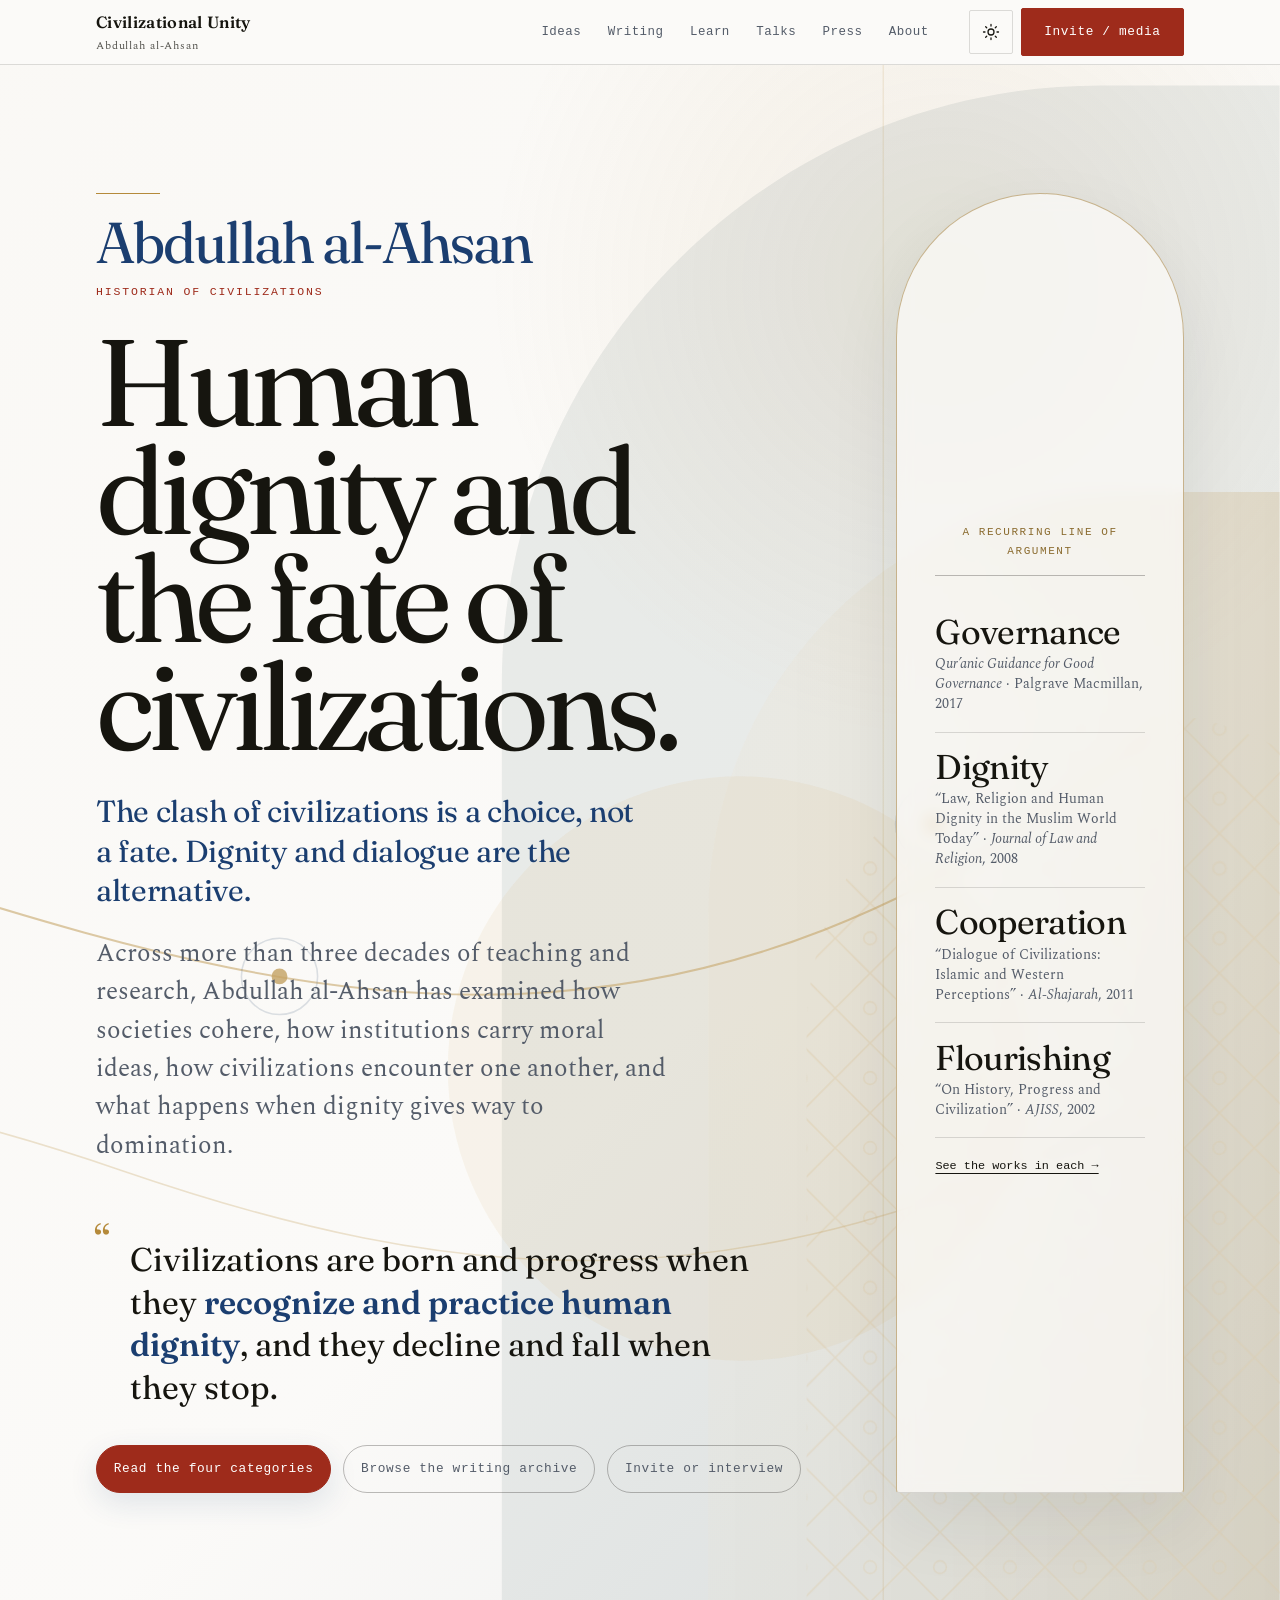
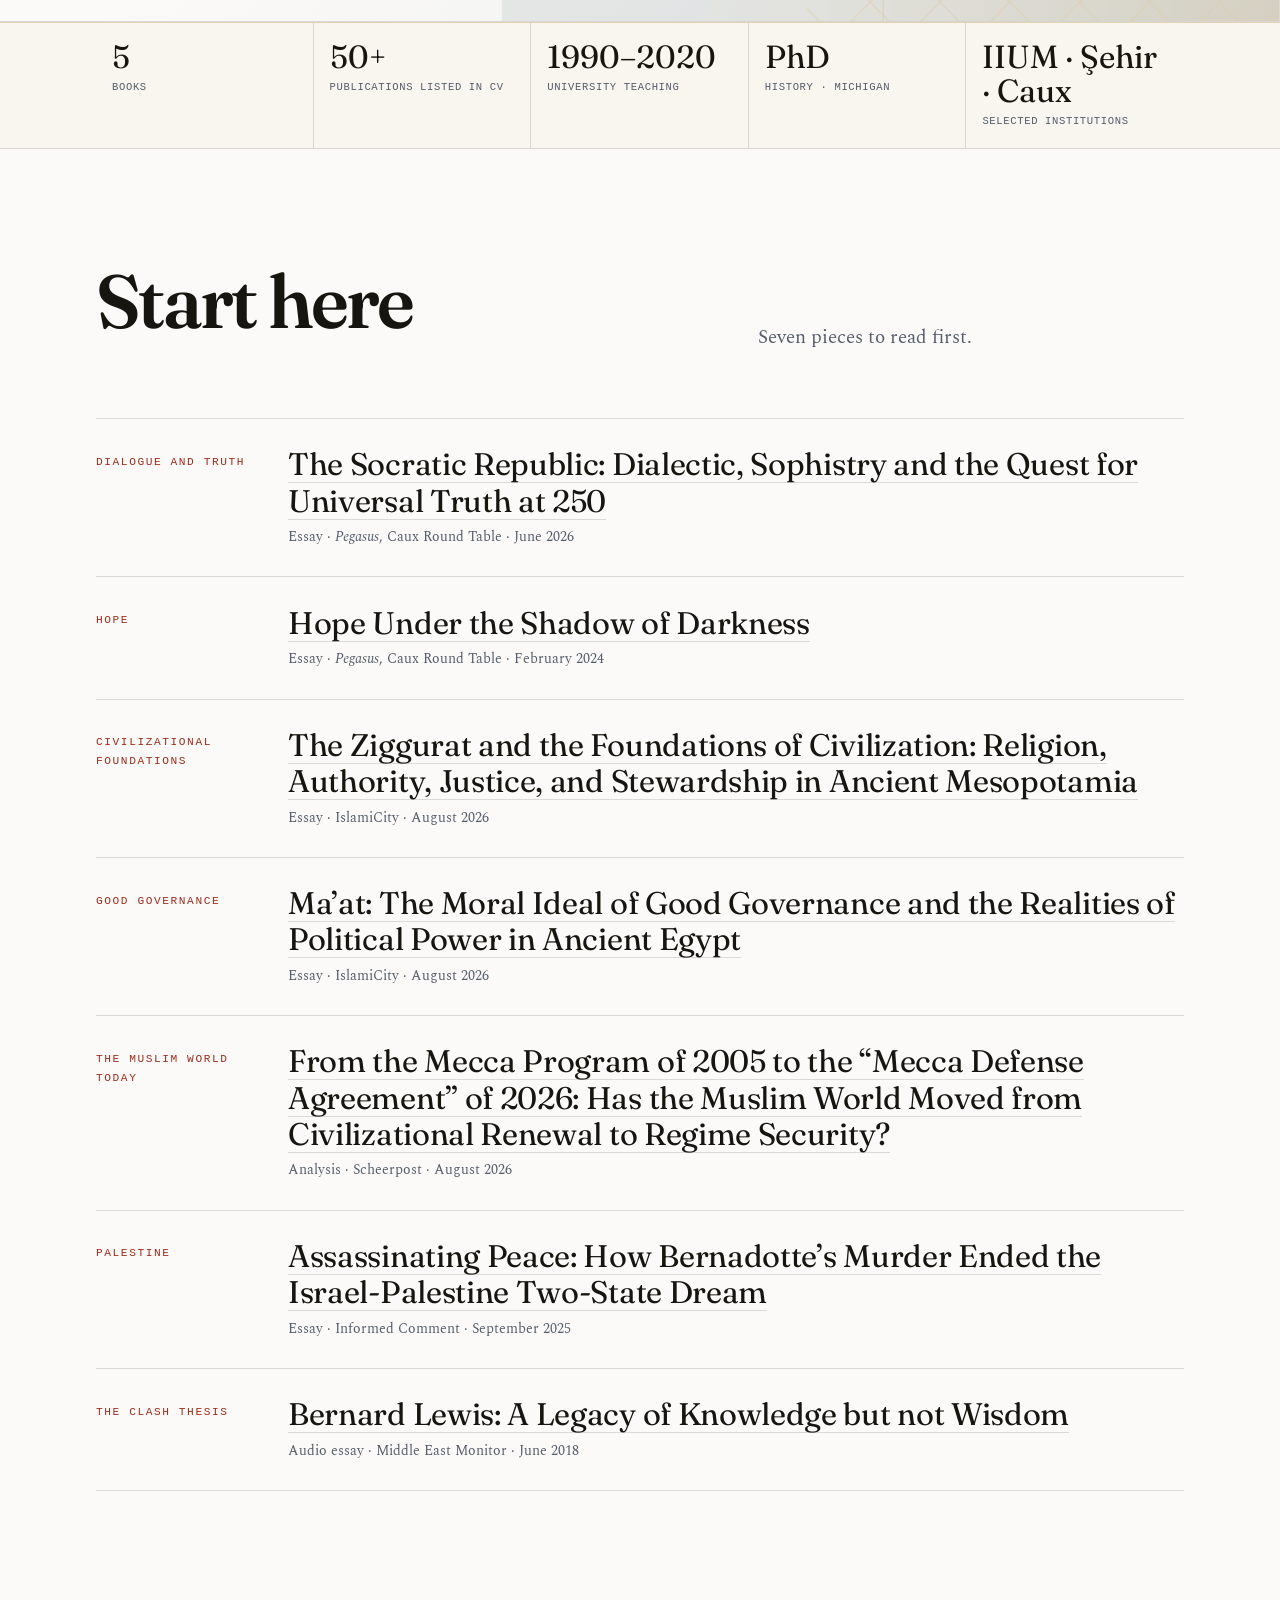
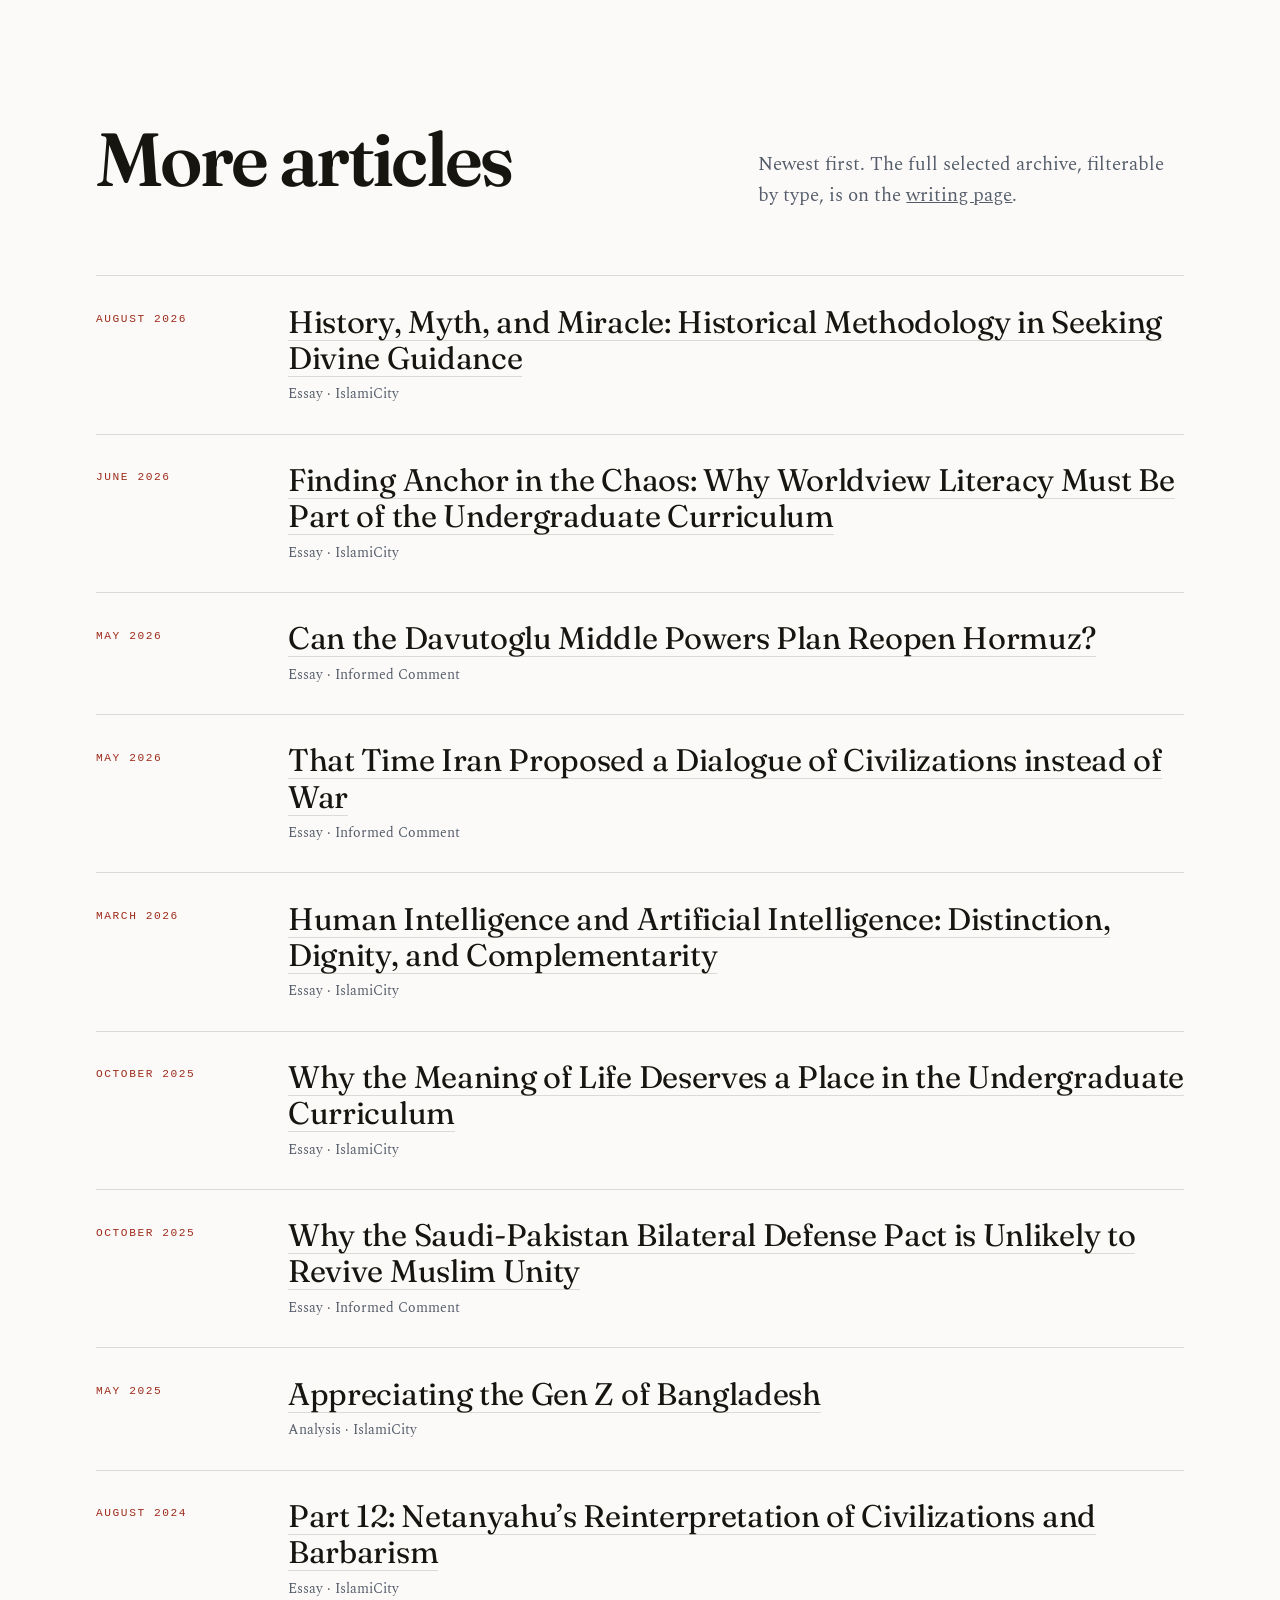
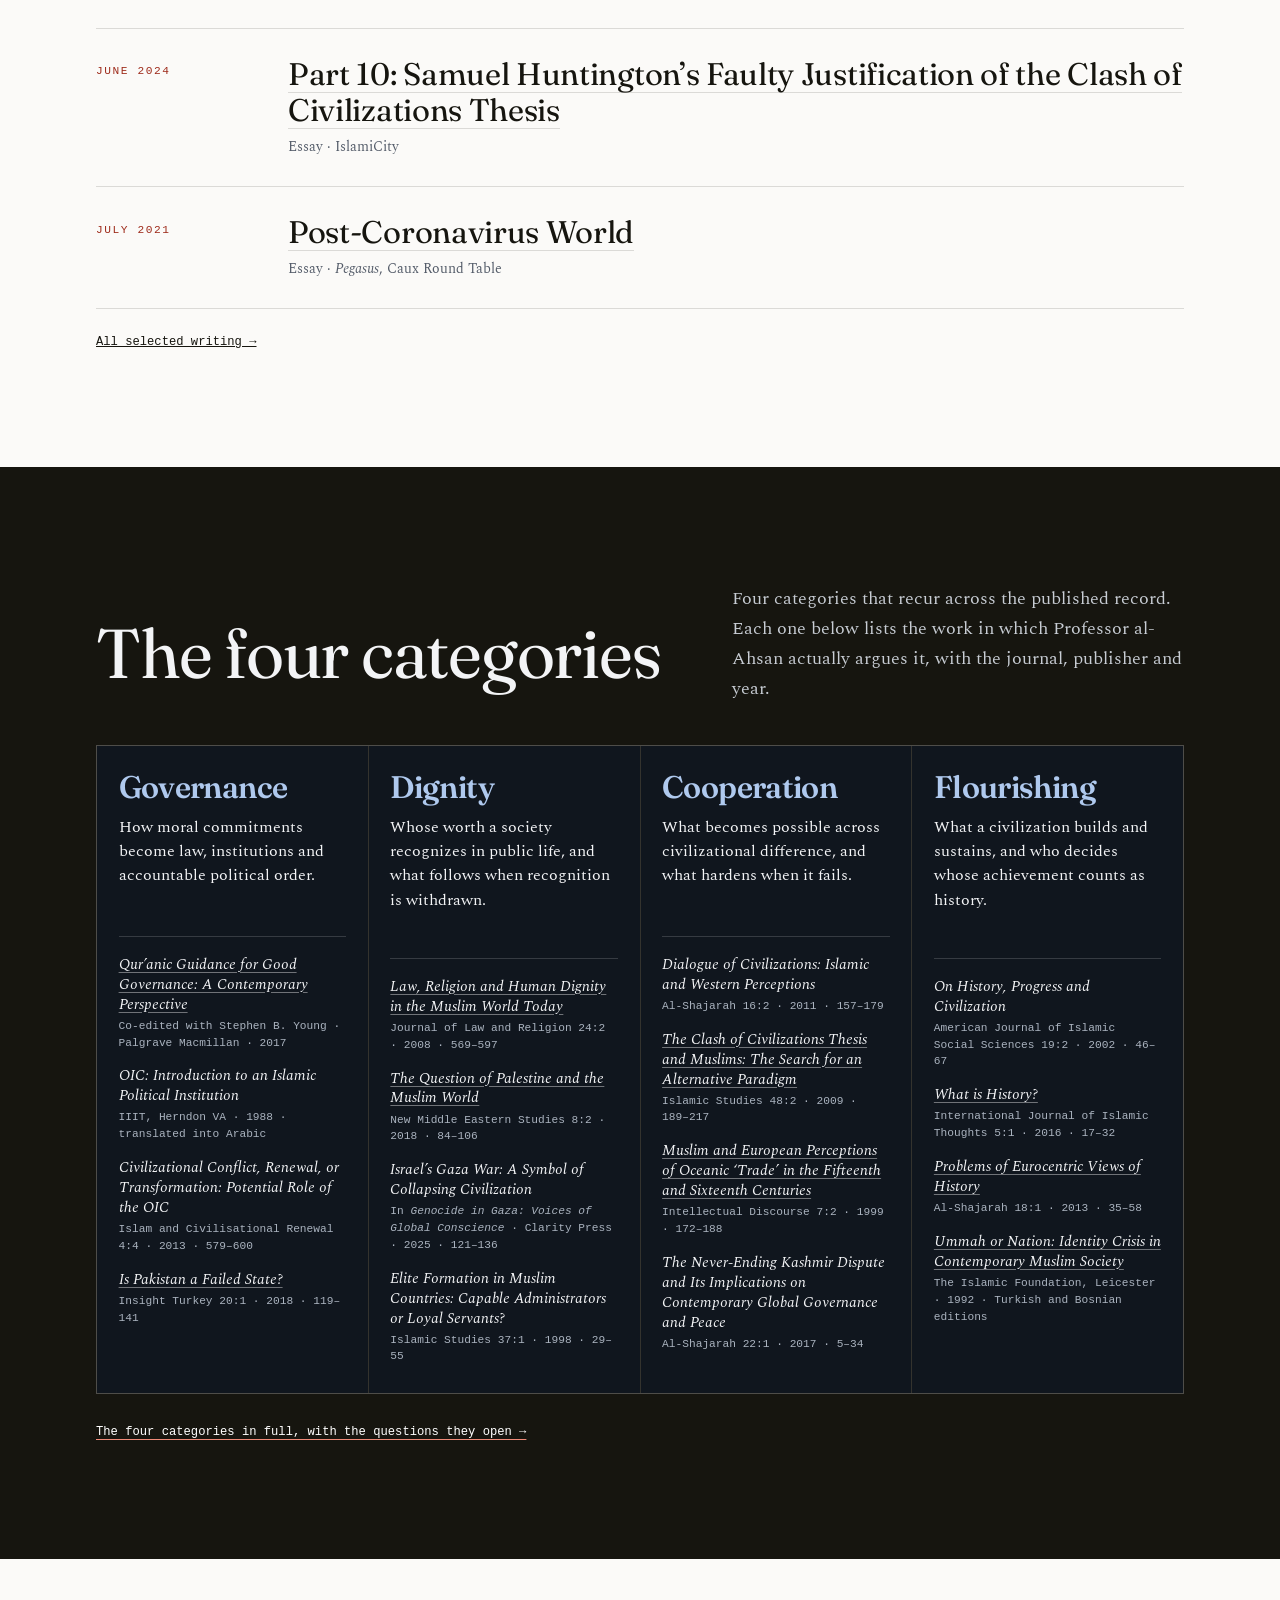
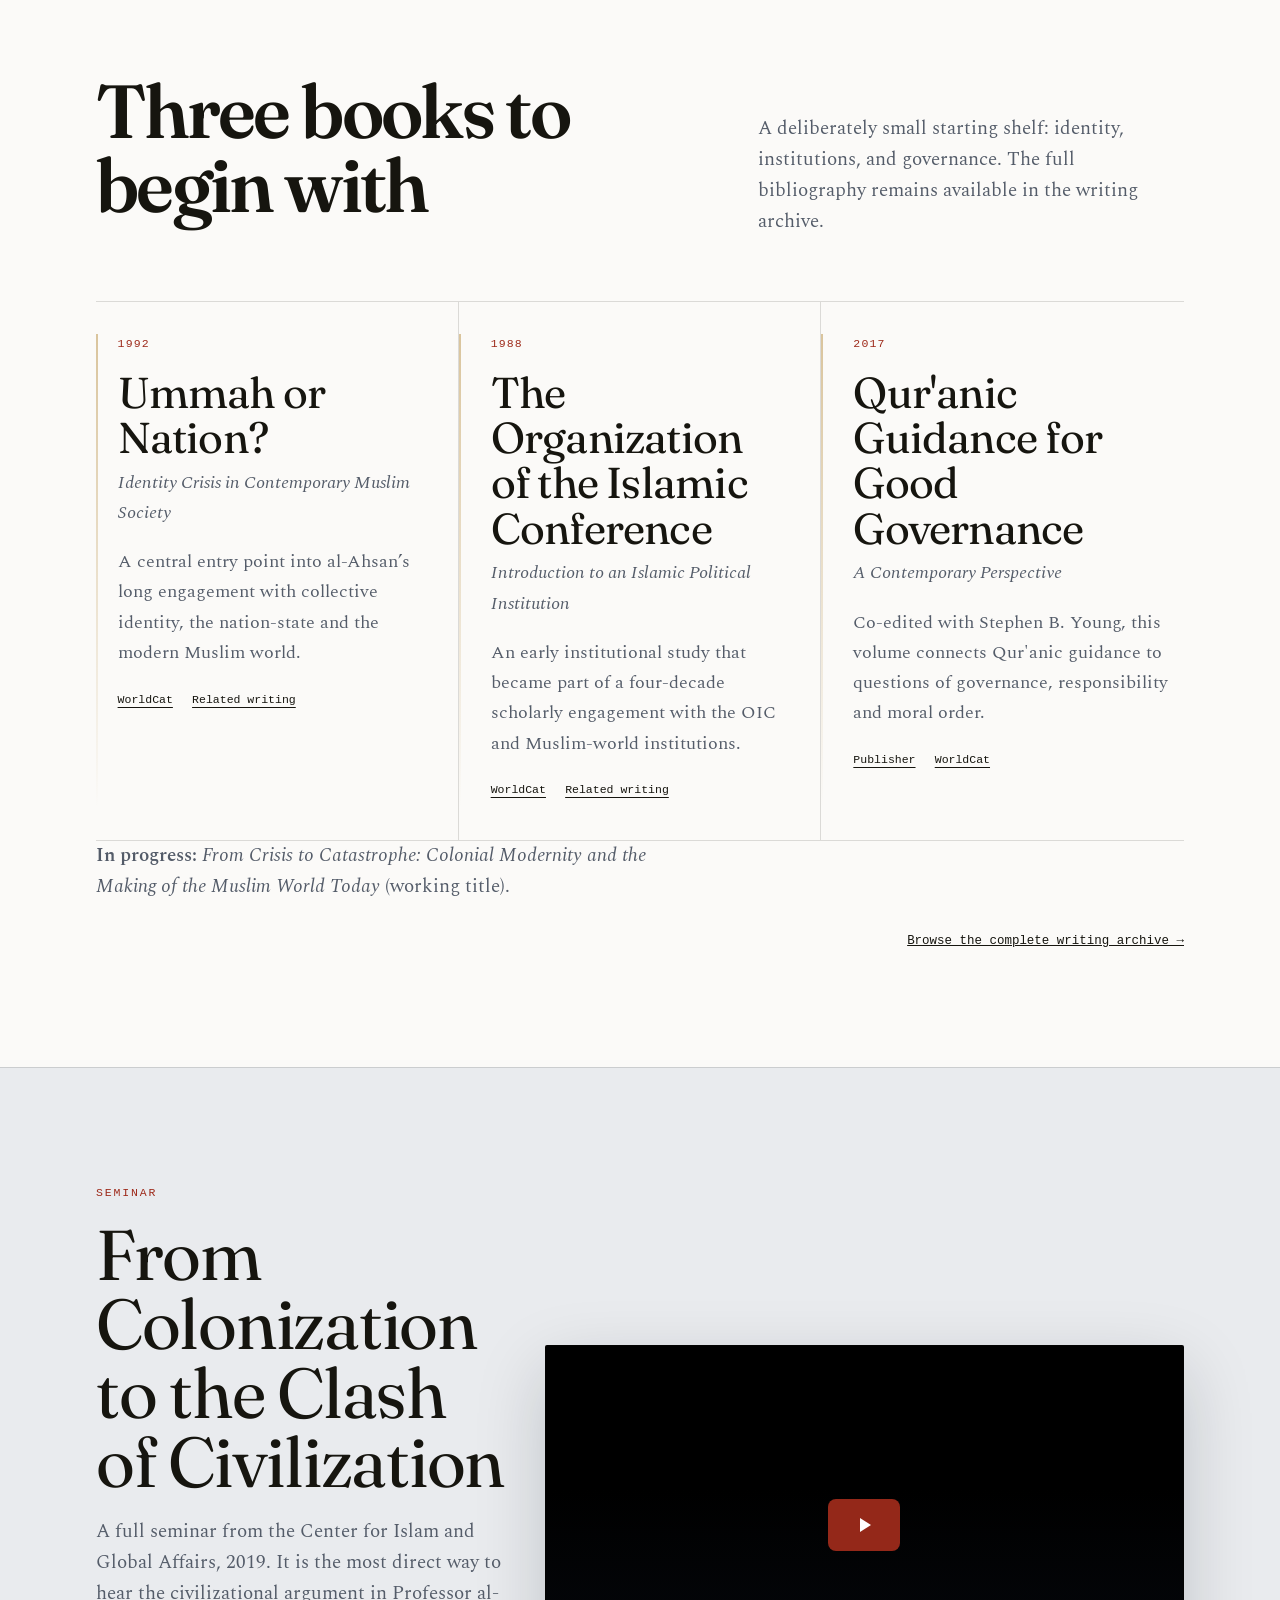
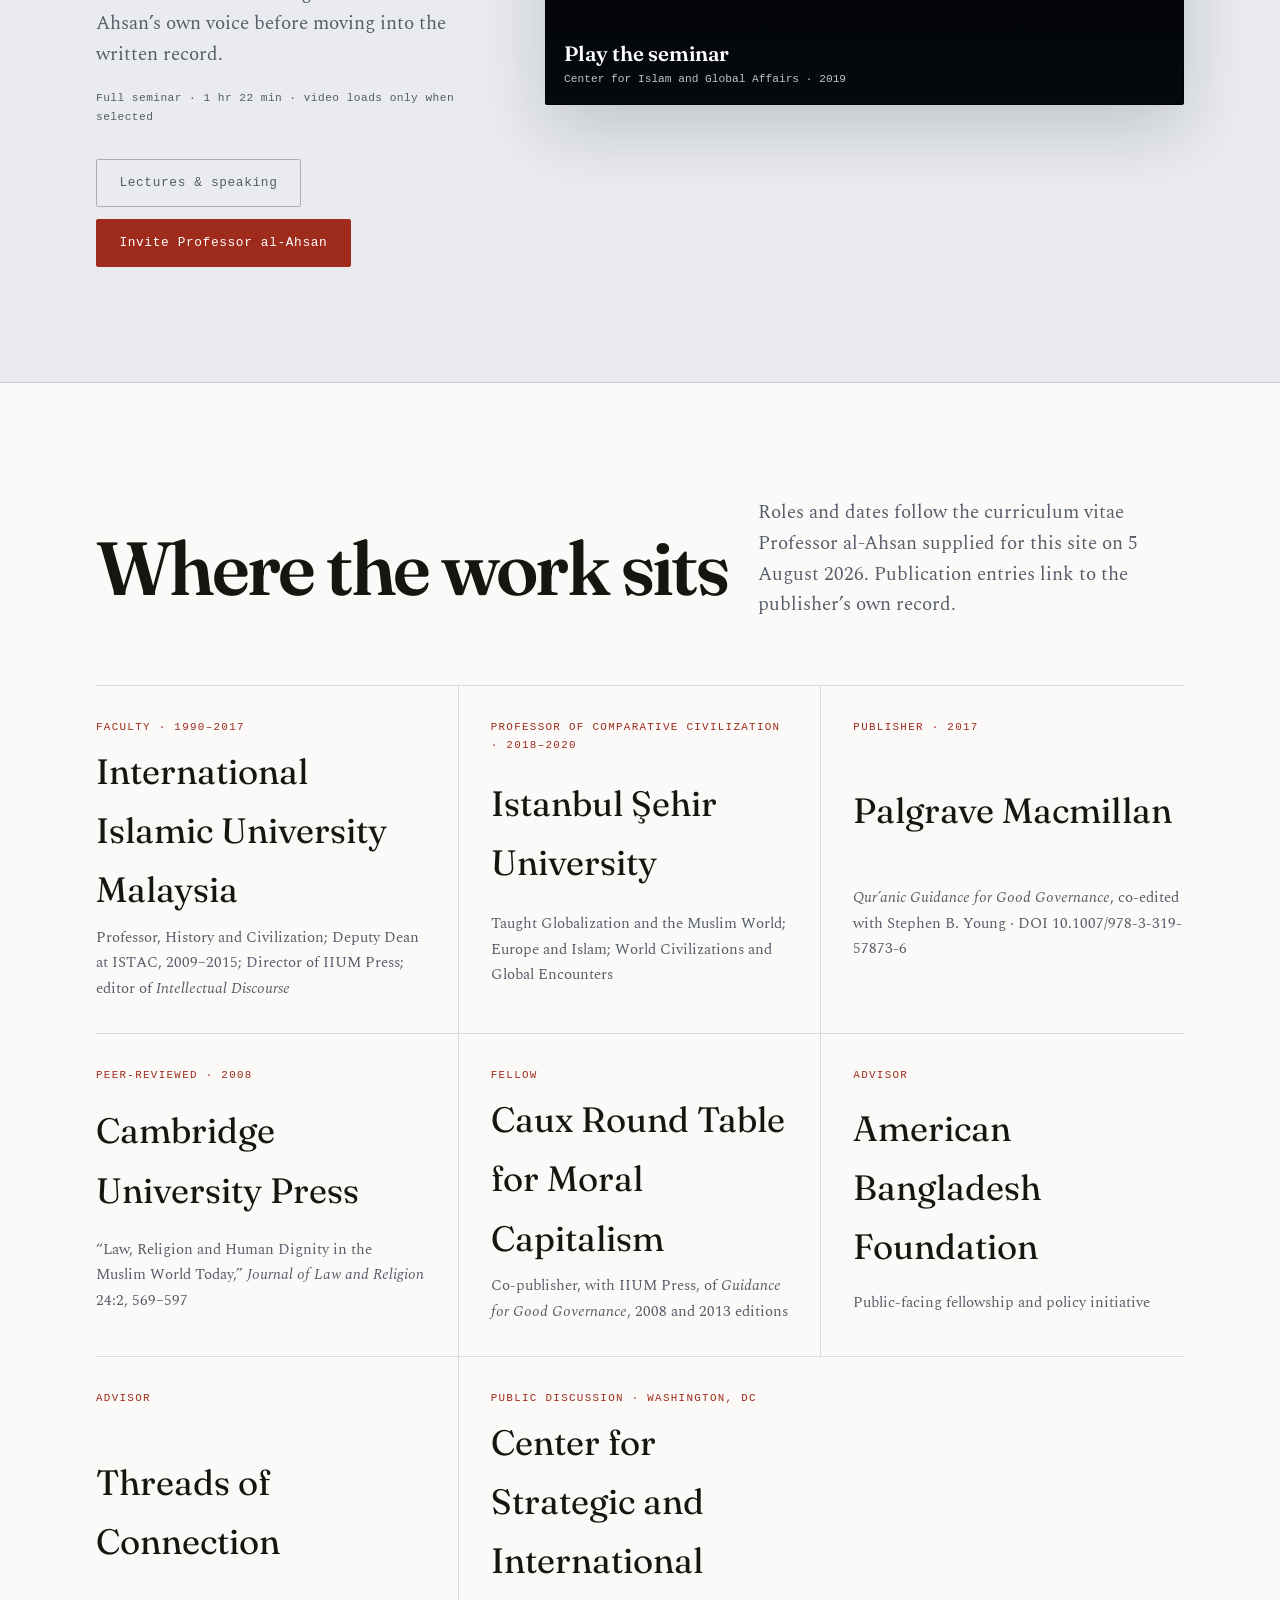
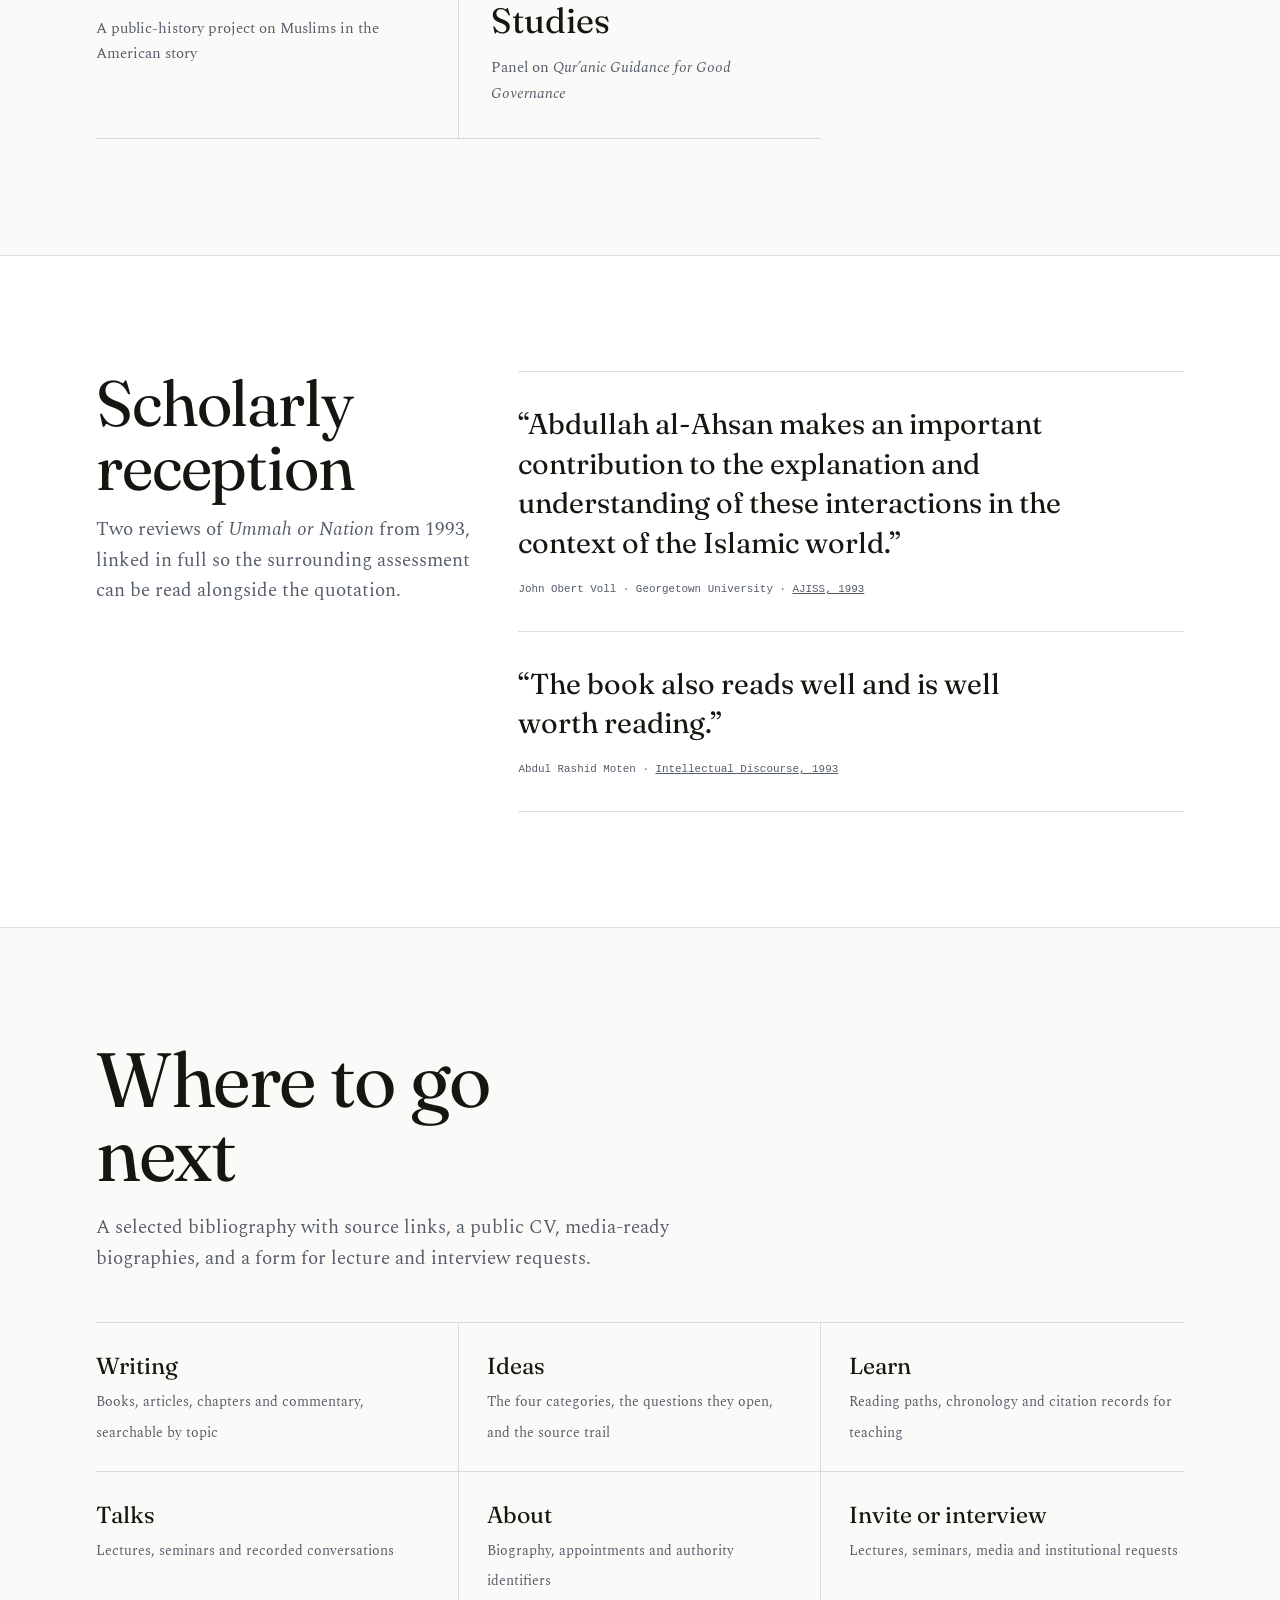
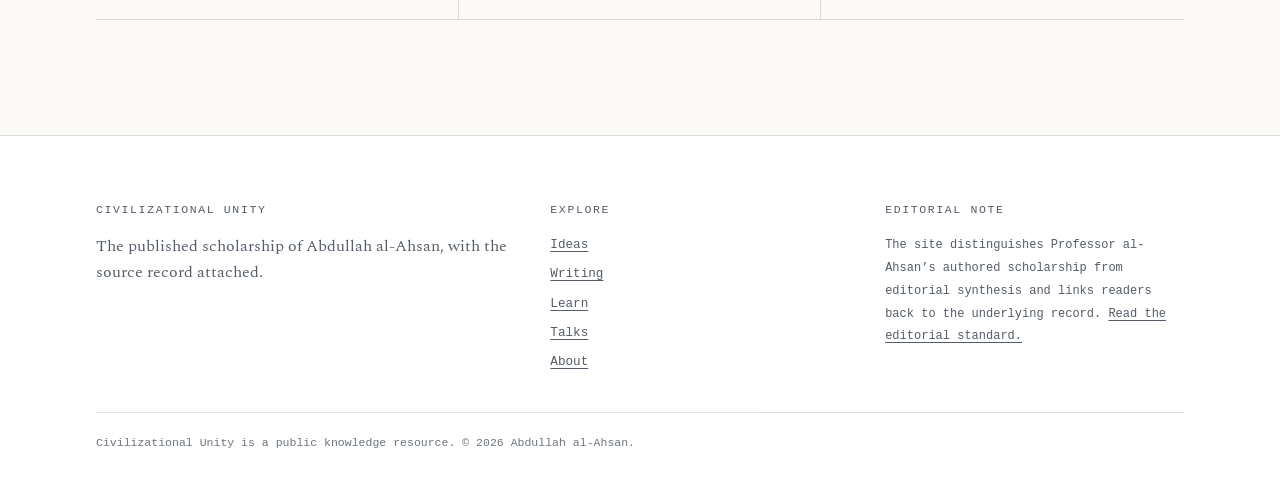
==== index.html @ b41d954c "Make civilizationalunity.com the canonical domain Netlify now serves the site at civilizationalunity" ====
<!DOCTYPE html>
<html lang="en" data-theme="light">
<head>
<meta charset="utf-8">
<meta name="viewport" content="width=device-width, initial-scale=1">
<title>Abdullah al-Ahsan | Historian of Civilizations | Civilizational Unity</title>
<meta name="description" content="Explore the scholarship of historian Abdullah al-Ahsan on human dignity, governance, civilizational dialogue, institutions, history and renewal through books, articles, lectures and source-linked research.">
<link rel="canonical" href="https://civilizationalunity.com/">
<meta name="robots" content="index,follow,max-image-preview:large,max-snippet:-1,max-video-preview:-1">
<meta property="og:site_name" content="Civilizational Unity">
<meta property="og:title" content="Abdullah al-Ahsan | Historian of Civilizations">
<meta property="og:description" content="Explore Abdullah al-Ahsan’s scholarship on human dignity, governance, civilizational dialogue, institutions, history and renewal.">
<meta property="og:url" content="https://civilizationalunity.com/">
<meta property="og:type" content="profile">
<meta property="og:image" content="https://civilizationalunity.com/media/og-card.png">
<meta property="og:image:width" content="1200">
<meta property="og:image:height" content="630">
<meta property="og:image:alt" content="Abdullah al-Ahsan, historian of civilizations">
<meta name="twitter:card" content="summary_large_image">
<meta name="twitter:title" content="Abdullah al-Ahsan | Historian of Civilizations">
<meta name="twitter:description" content="Scholarship on dignity, governance, civilizational encounter, institutions and historical perspective.">
<meta name="twitter:image" content="https://civilizationalunity.com/media/og-card.png">
<meta name="theme-color" content="#FBFAF8" media="(prefers-color-scheme: light)">
<meta name="theme-color" content="#0B1420" media="(prefers-color-scheme: dark)">
<link rel="icon" href="data:image/svg+xml,<svg xmlns='http://www.w3.org/2000/svg' viewBox='0 0 32 32'><rect width='32' height='32' fill='%231B3E70'/><text x='16' y='24' font-family='Georgia,serif' font-size='21' fill='%23FBFAF8' text-anchor='middle'>C</text></svg>">
<link rel="preconnect" href="https://fonts.googleapis.com">
<link rel="preconnect" href="https://fonts.gstatic.com" crossorigin>
<link href="https://fonts.googleapis.com/css2?family=Fraunces:opsz,wght@9..144,400;9..144,600&amp;family=Spectral:ital,wght@0,400;0,600;1,400&amp;display=swap" rel="stylesheet">
<link rel="stylesheet" href="assets/site.css">
<link rel="stylesheet" href="assets/home.css">
<script src="/assets/theme-init.js"></script>
<script type="application/ld+json">
{
  "@context": "https://schema.org",
  "@graph": [
    {
      "@type": "WebSite",
      "@id": "https://civilizationalunity.com/#website",
      "url": "https://civilizationalunity.com/",
      "name": "Civilizational Unity",
      "description": "An intellectual gateway to the scholarship of historian Abdullah al-Ahsan.",
      "about": {"@id": "https://civilizationalunity.com/#abdullah-al-ahsan"}
    },
    {
      "@type": "ProfilePage",
      "@id": "https://civilizationalunity.com/#profile",
      "url": "https://civilizationalunity.com/",
      "name": "Abdullah al-Ahsan | Civilizational Unity",
      "isPartOf": {"@id": "https://civilizationalunity.com/#website"},
      "mainEntity": {"@id": "https://civilizationalunity.com/#abdullah-al-ahsan"}
    },
    {
      "@type": "Person",
      "@id": "https://civilizationalunity.com/#abdullah-al-ahsan",
      "name": "Abdullah al-Ahsan",
      "alternateName": ["Abdullah Ahsan", "Abdullah Al-Ahsan", "Abdullahil Ahsan"],
      "jobTitle": "Historian of Civilizations",
      "description": "Historian of civilizations whose published work examines human dignity, cooperation, governance, civilizational encounter and decline.",
      "alumniOf": [
        {"@type": "CollegeOrUniversity", "name": "University of Michigan"},
        {"@type": "CollegeOrUniversity", "name": "McGill University"},
        {"@type": "CollegeOrUniversity", "name": "Quaid-i-Azam University"}
      ],
      "affiliation": {"@type": "Organization", "name": "Caux Round Table for Moral Capitalism", "url": "https://www.cauxroundtable.org/"},
      "sameAs": [
        "https://www.wikidata.org/wiki/Q24946801",
        "https://viaf.org/viaf/33537331",
        "https://en.wikipedia.org/wiki/Abdullah_al-Ahsan",
        "https://irep.iium.edu.my/profile/853",
        "https://www.juancole.com/author/abdullah-al-ahsan",
        "https://www.islamicity.org/by/abdullah-al-ahsan/",
        "https://www.islamicity.org/by/abdullah-ahsan/",
        "https://www.aljazeera.com/author/abdullah_al_ahsan_170217135228153/",
        "https://middleeastmonitor.com/6-author/prof-abdullah-al-ahsan"
      ]
    }
  ]
}
</script>
</head>
<body class="home-v2">
<a class="skip" href="#main">Skip to content</a>

<header class="hdr home-hdr">
  <div class="shell hdr__in">
    <a class="hdr__id" href="/" aria-label="Civilizational Unity home">Civilizational Unity</a>
    <nav class="hdr__nav home-desktop-nav" aria-label="Primary">
      <a href="/framework">Ideas</a>
      <a href="/writing">Writing</a>
      <a href="/explore">Learn</a>
      <a href="/speaking">Talks</a>
      <a href="/press">Press</a>
      <a href="/about">About</a>
    </nav>
    <details class="mobile-nav">
      <summary>Menu</summary>
      <nav aria-label="Mobile primary">
        <a href="/framework">Ideas</a>
        <a href="/writing">Writing</a>
        <a href="/explore">Learn</a>
        <a href="/speaking">Talks</a>
        <a href="/press">Press</a>
        <a href="/about">About</a>
        <a href="/speaking#invite">Invite / media</a>
      </nav>
    </details>
    <div class="hdr__tools">
      <button class="iconbtn" id="theme" type="button" aria-label="Switch to dark theme">
        <svg class="icon-sun" viewBox="0 0 24 24" aria-hidden="true"><circle cx="12" cy="12" r="4"/><path d="M12 2v2M12 20v2M4.9 4.9l1.4 1.4M17.7 17.7l1.4 1.4M2 12h2M20 12h2M4.9 19.1l1.4-1.4M17.7 6.3l1.4-1.4"/></svg>
        <svg class="icon-moon" viewBox="0 0 24 24" aria-hidden="true"><path d="M21 12.8A9 9 0 1 1 11.2 3a7 7 0 0 0 9.8 9.8z"/></svg>
      </button>
      <a class="btn btn--go home-invite" href="/speaking#invite">Invite / media</a>
    </div>
  </div>
</header>

<main id="main">
  <section class="gateway-hero">
    <div class="shell gateway-hero__grid">
      <div class="gateway-hero__copy">
        <p class="gateway-hero__scholar">Abdullah al-Ahsan</p>
        <p class="eyebrow">Historian of civilizations</p>
        <h1>Human dignity and the fate of civilizations.</h1>
        <p class="gateway-hero__statement">The clash of civilizations is a choice, not a fate. Dignity and dialogue are the alternative.</p>
        <p class="gateway-hero__lede">Across more than three decades of teaching and research, Abdullah al-Ahsan has examined how societies cohere, how institutions carry moral ideas, how civilizations encounter one another, and what happens when dignity gives way to domination.</p>
        <blockquote class="thesis-quote">
          <p>Civilizations are born and progress when they <strong>recognize and practice human dignity</strong>, and they decline and fall when they stop.</p>
        </blockquote>
        <div class="btnrow gateway-actions">
          <a class="btn btn--go" href="#argument">Read the four categories</a>
          <a class="btn btn--quiet" href="/writing">Browse the writing archive</a>
          <a class="btn btn--quiet" href="/speaking#invite">Invite or interview</a>
        </div>
      </div>

      <aside class="idea-axis" aria-label="A recurring line of argument">
        <p class="idea-axis__kicker">A recurring line of argument</p>
        <ul>
          <li><strong>Governance</strong><small><cite>Qur’anic Guidance for Good Governance</cite> · Palgrave Macmillan, 2017</small></li>
          <li><strong>Dignity</strong><small>“Law, Religion and Human Dignity in the Muslim World Today” · <cite>Journal of Law and Religion</cite>, 2008</small></li>
          <li><strong>Cooperation</strong><small>“Dialogue of Civilizations: Islamic and Western Perceptions” · <cite>Al-Shajarah</cite>, 2011</small></li>
          <li><strong>Flourishing</strong><small>“On History, Progress and Civilization” · <cite>AJISS</cite>, 2002</small></li>
        </ul>
        <p class="idea-axis__more"><a href="#argument">See the works in each →</a></p>
      </aside>
    </div>
  </section>

  <section class="proof-strip" aria-label="Selected scholarly record">
    <div class="shell proof-strip__grid">
      <div><strong>5</strong><span>books</span></div>
      <div><strong>50+</strong><span>publications listed in CV</span></div>
      <div><strong>1990&ndash;2020</strong><span>university teaching</span></div>
      <div><strong>PhD</strong><span>History · Michigan</span></div>
      <div><strong>IIUM · Şehir · Caux</strong><span>selected institutions</span></div>
    </div>
  </section>

  <section class="band shell recent-work" id="start-here">
    <div class="section-intro section-intro--split">
      <div>
        <h2>Start here</h2>
      </div>
      <p class="lede">Seven pieces to read first.</p>
    </div>
    <ol class="recent-list">
      <li class="recent-item">
        <p class="recent-item__when">Dialogue and truth</p>
        <h3 class="recent-item__t"><a href="https://www.cauxroundtable.org/wp-content/uploads/2026/07/Pegasus-June-2026.pdf">The Socratic Republic: Dialectic, Sophistry and the Quest for Universal Truth at 250</a></h3>
        <p class="recent-item__src">Essay &middot; <cite>Pegasus</cite>, Caux Round Table &middot; June 2026</p>
      </li>
      <li class="recent-item">
        <p class="recent-item__when">Hope</p>
        <h3 class="recent-item__t"><a href="https://cauxroundtable.org/wp-content/uploads/2024/03/Pegasus-February-2024.pdf">Hope Under the Shadow of Darkness</a></h3>
        <p class="recent-item__src">Essay &middot; <cite>Pegasus</cite>, Caux Round Table &middot; February 2024</p>
      </li>
      <li class="recent-item">
        <p class="recent-item__when">Civilizational foundations</p>
        <h3 class="recent-item__t"><a href="https://www.islamicity.org/107200/the-ziggurat-and-the-foundations-of-civilization-religion-authority-justice-and-stewardship-in-ancient-mesopotamia/">The Ziggurat and the Foundations of Civilization: Religion, Authority, Justice, and Stewardship in Ancient Mesopotamia</a></h3>
        <p class="recent-item__src">Essay &middot; IslamiCity &middot; August 2026</p>
      </li>
      <li class="recent-item">
        <p class="recent-item__when">Good governance</p>
        <h3 class="recent-item__t"><a href="https://www.islamicity.org/107013/maat-the-moral-ideal-of-good-governance-and-the-realities-of-political-power-in-ancient-egypt/">Ma&rsquo;at: The Moral Ideal of Good Governance and the Realities of Political Power in Ancient Egypt</a></h3>
        <p class="recent-item__src">Essay &middot; IslamiCity &middot; August 2026</p>
      </li>
      <li class="recent-item">
        <p class="recent-item__when">The Muslim world today</p>
        <h3 class="recent-item__t"><a href="https://scheerpost.com/2026/08/10/from-the-mecca-program-of-2005-to-the-mecca-defense-agreement-of-2026-has-the-muslim-world-moved-from-civilizational-renewal-to-regime-security/">From the Mecca Program of 2005 to the &ldquo;Mecca Defense Agreement&rdquo; of 2026: Has the Muslim World Moved from Civilizational Renewal to Regime Security?</a></h3>
        <p class="recent-item__src">Analysis &middot; Scheerpost &middot; August 2026</p>
      </li>
      <li class="recent-item">
        <p class="recent-item__when">Palestine</p>
        <h3 class="recent-item__t"><a href="https://www.juancole.com/2025/09/assassinating-bernadottes-palestine.html">Assassinating Peace: How Bernadotte&rsquo;s Murder Ended the Israel-Palestine Two-State Dream</a></h3>
        <p class="recent-item__src">Essay &middot; Informed Comment &middot; September 2025</p>
      </li>
      <li class="recent-item">
        <p class="recent-item__when">The clash thesis</p>
        <h3 class="recent-item__t"><a href="https://www.middleeastmonitor.com/20180614-bernard-lewis-a-legacy-of-knowledge-but-not-wisdom/">Bernard Lewis: A Legacy of Knowledge but not Wisdom</a></h3>
        <p class="recent-item__src">Audio essay &middot; Middle East Monitor &middot; June 2018</p>
      </li>
    </ol>
  </section>

  <section class="band shell recent-work" id="more">
    <div class="section-intro section-intro--split">
      <div>
        <h2>More articles</h2>
      </div>
      <p class="lede">Newest first. The full selected archive, filterable by type, is on the <a href="/writing">writing page</a>.</p>
    </div>
    <ol class="recent-list">
      <li class="recent-item">
        <p class="recent-item__when">August 2026</p>
        <h3 class="recent-item__t"><a href="https://www.islamicity.org/107025/history-myth-and-miracle-historical-methodology-in-seeking-divine-guidance/">History, Myth, and Miracle: Historical Methodology in Seeking Divine Guidance</a></h3>
        <p class="recent-item__src">Essay &middot; IslamiCity</p>
      </li>
      <li class="recent-item">
        <p class="recent-item__when">June 2026</p>
        <h3 class="recent-item__t"><a href="https://www.islamicity.org/106770/finding-anchor-in-the-chaos-why-worldview-literacy-must-be-part-of-the-undergraduate-curriculum/">Finding Anchor in the Chaos: Why Worldview Literacy Must Be Part of the Undergraduate Curriculum</a></h3>
        <p class="recent-item__src">Essay &middot; IslamiCity</p>
      </li>
      <li class="recent-item">
        <p class="recent-item__when">May 2026</p>
        <h3 class="recent-item__t"><a href="https://www.juancole.com/2026/05/davutoglu-middle-powers.html">Can the Davutoglu Middle Powers Plan Reopen Hormuz?</a></h3>
        <p class="recent-item__src">Essay &middot; Informed Comment</p>
      </li>
      <li class="recent-item">
        <p class="recent-item__when">May 2026</p>
        <h3 class="recent-item__t"><a href="https://www.juancole.com/2026/05/proposed-dialogue-civilizations.html">That Time Iran Proposed a Dialogue of Civilizations instead of War</a></h3>
        <p class="recent-item__src">Essay &middot; Informed Comment</p>
      </li>
      <li class="recent-item">
        <p class="recent-item__when">March 2026</p>
        <h3 class="recent-item__t"><a href="https://www.islamicity.org/106383/human-intelligence-and-artificial-intelligence-distinction-dignity-and-complementarity/">Human Intelligence and Artificial Intelligence: Distinction, Dignity, and Complementarity</a></h3>
        <p class="recent-item__src">Essay &middot; IslamiCity</p>
      </li>
      <li class="recent-item">
        <p class="recent-item__when">October 2025</p>
        <h3 class="recent-item__t"><a href="https://www.islamicity.org/105783/why-the-meaning-of-life-deserves-a-place-in-the-undergraduate-curriculum/">Why the Meaning of Life Deserves a Place in the Undergraduate Curriculum</a></h3>
        <p class="recent-item__src">Essay &middot; IslamiCity</p>
      </li>
      <li class="recent-item">
        <p class="recent-item__when">October 2025</p>
        <h3 class="recent-item__t"><a href="https://www.juancole.com/2025/10/pakistan-bilateral-unlikely.html">Why the Saudi-Pakistan Bilateral Defense Pact is Unlikely to Revive Muslim Unity</a></h3>
        <p class="recent-item__src">Essay &middot; Informed Comment</p>
      </li>
      <li class="recent-item">
        <p class="recent-item__when">May 2025</p>
        <h3 class="recent-item__t"><a href="https://www.islamicity.org/104739/appreciating-the-gen-z-of-bangladesh/">Appreciating the Gen Z of Bangladesh</a></h3>
        <p class="recent-item__src">Analysis &middot; IslamiCity</p>
      </li>
      <li class="recent-item">
        <p class="recent-item__when">August 2024</p>
        <h3 class="recent-item__t"><a href="https://www.islamicity.org/102391/part-12-challenging-narratives-netanyahus-reinterpretation-of-civilizations-and-barbarism/">Part 12: Netanyahu&rsquo;s Reinterpretation of Civilizations and Barbarism</a></h3>
        <p class="recent-item__src">Essay &middot; IslamiCity</p>
      </li>
      <li class="recent-item">
        <p class="recent-item__when">June 2024</p>
        <h3 class="recent-item__t"><a href="https://www.islamicity.org/102022/part-10-samuel-huntingtons-faulty-justification-of-the-clash-of-civilizations-thesis/">Part 10: Samuel Huntington&rsquo;s Faulty Justification of the Clash of Civilizations Thesis</a></h3>
        <p class="recent-item__src">Essay &middot; IslamiCity</p>
      </li>
      <li class="recent-item">
        <p class="recent-item__when">July 2021</p>
        <h3 class="recent-item__t"><a href="https://www.cauxroundtable.org/wp-content/uploads/2021/08/Pegasus-July-2021.pdf">Post-Coronavirus World</a></h3>
        <p class="recent-item__src">Essay &middot; <cite>Pegasus</cite>, Caux Round Table</p>
      </li>
    </ol>
    <p class="recent-more"><a href="/writing">All selected writing &#8594;</a></p>
  </section>

  <section class="band argument-stage" id="argument">
    <div class="shell">
      <div class="argument-stage__head">
        <div>
          <h2>The four categories</h2>
        </div>
        <p>Four categories that recur across the published record. Each one below lists the work in which Professor al-Ahsan actually argues it, with the journal, publisher and year.</p>
      </div>

      <div class="categories">
        <article class="category">
          <h3>Governance</h3>
          <p class="category__q">How moral commitments become law, institutions and accountable political order.</p>
          <ul class="category__works">
            <li><cite><a href="https://link.springer.com/book/10.1007/978-3-319-57873-6">Qur’anic Guidance for Good Governance: A Contemporary Perspective</a></cite><span>Co-edited with Stephen B. Young · Palgrave Macmillan · 2017</span></li>
            <li><cite>OIC: Introduction to an Islamic Political Institution</cite><span>IIIT, Herndon VA · 1988 · translated into Arabic</span></li>
            <li><cite>Civilizational Conflict, Renewal, or Transformation: Potential Role of the OIC</cite><span>Islam and Civilisational Renewal 4:4 · 2013 · 579–600</span></li>
            <li><cite><a href="https://www.insightturkey.com/articles/is-pakistan-a-failed-state-an-assessment-of-islamist-ideals-nationalist-articulation-and-ground-realities">Is Pakistan a Failed State?</a></cite><span>Insight Turkey 20:1 · 2018 · 119–141</span></li>
          </ul>
        </article>

        <article class="category">
          <h3>Dignity</h3>
          <p class="category__q">Whose worth a society recognizes in public life, and what follows when recognition is withdrawn.</p>
          <ul class="category__works">
            <li><cite><a href="https://www.cambridge.org/core/journals/journal-of-law-and-religion/article/law-religion-and-human-dignity-in-the-muslim-world-today-an-examination-of-oics-cairo-declaration-of-human-rights/2FA842BFE6FF11CA97B70A7A36B22F5B">Law, Religion and Human Dignity in the Muslim World Today</a></cite><span>Journal of Law and Religion 24:2 · 2008 · 569–597</span></li>
            <li><cite><a href="https://doi.org/10.29311/nmes.v8i2.3059">The Question of Palestine and the Muslim World</a></cite><span>New Middle Eastern Studies 8:2 · 2018 · 84–106</span></li>
            <li><cite>Israel’s Gaza War: A Symbol of Collapsing Civilization</cite><span>In <em>Genocide in Gaza: Voices of Global Conscience</em> · Clarity Press · 2025 · 121–136</span></li>
            <li><cite>Elite Formation in Muslim Countries: Capable Administrators or Loyal Servants?</cite><span>Islamic Studies 37:1 · 1998 · 29–55</span></li>
          </ul>
        </article>

        <article class="category">
          <h3>Cooperation</h3>
          <p class="category__q">What becomes possible across civilizational difference, and what hardens when it fails.</p>
          <ul class="category__works">
            <li><cite>Dialogue of Civilizations: Islamic and Western Perceptions</cite><span>Al-Shajarah 16:2 · 2011 · 157–179</span></li>
            <li><cite><a href="https://irep.iium.edu.my/7001/">The Clash of Civilizations Thesis and Muslims: The Search for an Alternative Paradigm</a></cite><span>Islamic Studies 48:2 · 2009 · 189–217</span></li>
            <li><cite><a href="https://journals.iium.edu.my/intdiscourse/index.php/id/article/download/407/357/832">Muslim and European Perceptions of Oceanic ‘Trade’ in the Fifteenth and Sixteenth Centuries</a></cite><span>Intellectual Discourse 7:2 · 1999 · 172–188</span></li>
            <li><cite>The Never-Ending Kashmir Dispute and Its Implications on Contemporary Global Governance and Peace</cite><span>Al-Shajarah 22:1 · 2017 · 5–34</span></li>
          </ul>
        </article>

        <article class="category">
          <h3>Flourishing</h3>
          <p class="category__q">What a civilization builds and sustains, and who decides whose achievement counts as history.</p>
          <ul class="category__works">
            <li><cite>On History, Progress and Civilization</cite><span>American Journal of Islamic Social Sciences 19:2 · 2002 · 46–67</span></li>
            <li><cite><a href="https://irep.iium.edu.my/55386/">What is History?</a></cite><span>International Journal of Islamic Thoughts 5:1 · 2016 · 17–32</span></li>
            <li><cite><a href="https://irep.iium.edu.my/32366/">Problems of Eurocentric Views of History</a></cite><span>Al-Shajarah 18:1 · 2013 · 35–58</span></li>
            <li><cite><a href="https://www.kubepublishing.com/products/ummah-or-nation-identity-crisis-in-contemporary-muslim-society">Ummah or Nation: Identity Crisis in Contemporary Muslim Society</a></cite><span>The Islamic Foundation, Leicester · 1992 · Turkish and Bosnian editions</span></li>
        </ul>
        </article>
      </div>

      <p class="argument-stage__more"><a href="/framework">The four categories in full, with the questions they open →</a></p>
    </div>
  </section>

  <section class="band shell" id="books">
    <div class="section-intro section-intro--split">
      <div>
        <h2>Three books to begin with</h2>
      </div>
      <p class="lede">A deliberately small starting shelf: identity, institutions, and governance. The full bibliography remains available in the writing archive.</p>
    </div>

    <div class="canon">
      <article class="canon__book">
        <p class="canon__year">1992</p>
        <h3>Ummah or Nation?</h3>
        <p class="canon__subtitle">Identity Crisis in Contemporary Muslim Society</p>
        <p>A central entry point into al-Ahsan’s long engagement with collective identity, the nation-state and the modern Muslim world.</p>
        <div class="canon__links"><a href="https://search.worldcat.org/search?q=Ummah+or+Nation+al-Ahsan">WorldCat</a><a href="/writing">Related writing</a></div>
      </article>
      <article class="canon__book">
        <p class="canon__year">1988</p>
        <h3>The Organization of the Islamic Conference</h3>
        <p class="canon__subtitle">Introduction to an Islamic Political Institution</p>
        <p>An early institutional study that became part of a four-decade scholarly engagement with the OIC and Muslim-world institutions.</p>
        <div class="canon__links"><a href="https://search.worldcat.org/search?q=Organization+of+the+Islamic+Conference+al-Ahsan">WorldCat</a><a href="/writing">Related writing</a></div>
      </article>
      <article class="canon__book">
        <p class="canon__year">2017</p>
        <h3>Qur'anic Guidance for Good Governance</h3>
        <p class="canon__subtitle">A Contemporary Perspective</p>
        <p>Co-edited with Stephen B. Young, this volume connects Qur'anic guidance to questions of governance, responsibility and moral order.</p>
        <div class="canon__links"><a href="https://link.springer.com/book/10.1007/978-3-319-57873-6">Publisher</a><a href="https://search.worldcat.org/search?q=Qur%27anic+Guidance+for+Good+Governance+al-Ahsan">WorldCat</a></div>
      </article>
    </div>
    <p class="lede"><strong>In progress:</strong> <cite>From Crisis to Catastrophe: Colonial Modernity and the Making of the Muslim World Today</cite> (working title).</p>
    <p class="section-tail"><a href="/writing">Browse the complete writing archive →</a></p>
  </section>

  <section class="band seminar" id="seminar">
    <div class="shell seminar__grid">
      <div class="seminar__copy">
        <p class="eyebrow">Seminar</p>
        <h2>From Colonization to the Clash of Civilization</h2>
        <p class="lede">A full seminar from the Center for Islam and Global Affairs, 2019. It is the most direct way to hear the civilizational argument in Professor al-Ahsan’s own voice before moving into the written record.</p>
        <p class="seminar__meta">Full seminar · 1 hr 22 min · video loads only when selected</p>
        <div class="btnrow">
          <a class="btn btn--quiet" href="/speaking">Lectures &amp; speaking</a>
          <a class="btn btn--go" href="/speaking#invite">Invite Professor al-Ahsan</a>
        </div>
      </div>
      <button class="vid seminar__video" data-yt="O4E_kYWuYAU" data-title="From Colonization to the Clash of Civilization" style="background-image:url('https://i.ytimg.com/vi/O4E_kYWuYAU/maxresdefault.jpg')">
        <span class="vid__play" aria-hidden="true"><svg viewBox="0 0 24 24"><path d="M8 5v14l11-7z"/></svg></span>
        <span class="vid__cap"><strong>Play the seminar</strong><span>Center for Islam and Global Affairs · 2019</span></span>
      </button>
    </div>
  </section>

  <section class="band shell public-work">
    <div class="section-intro section-intro--split">
      <div>
        <h2>Where the work sits</h2>
      </div>
      <p class="lede">Roles and dates follow the curriculum vitae Professor al-Ahsan supplied for this site on 5 August 2026. Publication entries link to the publisher’s own record.</p>
    </div>

    <div class="public-work__grid">
      <a class="public-work__item" href="/cv">
        <span>Faculty · 1990–2017</span>
        <strong>International Islamic University Malaysia</strong>
        <small>Professor, History and Civilization; Deputy Dean at ISTAC, 2009–2015; Director of IIUM Press; editor of <cite>Intellectual Discourse</cite></small>
      </a>
      <a class="public-work__item" href="/cv">
        <span>Professor of Comparative Civilization · 2018–2020</span>
        <strong>Istanbul Şehir University</strong>
        <small>Taught Globalization and the Muslim World; Europe and Islam; World Civilizations and Global Encounters</small>
      </a>
      <a class="public-work__item" href="https://link.springer.com/book/10.1007/978-3-319-57873-6">
        <span>Publisher · 2017</span>
        <strong>Palgrave Macmillan</strong>
        <small><cite>Qur’anic Guidance for Good Governance</cite>, co-edited with Stephen B. Young · DOI 10.1007/978-3-319-57873-6</small>
      </a>
      <a class="public-work__item" href="https://www.cambridge.org/core/journals/journal-of-law-and-religion/article/law-religion-and-human-dignity-in-the-muslim-world-today-an-examination-of-oics-cairo-declaration-of-human-rights/2FA842BFE6FF11CA97B70A7A36B22F5B">
        <span>Peer-reviewed · 2008</span>
        <strong>Cambridge University Press</strong>
        <small>“Law, Religion and Human Dignity in the Muslim World Today,” <cite>Journal of Law and Religion</cite> 24:2, 569–597</small>
      </a>
      <a class="public-work__item" href="https://www.cauxroundtable.org/">
        <span>Fellow</span>
        <strong>Caux Round Table for Moral Capitalism</strong>
        <small>Co-publisher, with IIUM Press, of <cite>Guidance for Good Governance</cite>, 2008 and 2013 editions</small>
      </a>
      <a class="public-work__item" href="https://amban.org/">
        <span>Advisor</span>
        <strong>American Bangladesh Foundation</strong>
        <small>Public-facing fellowship and policy initiative</small>
      </a>
      <a class="public-work__item" href="https://usmuslim.org/">
        <span>Advisor</span>
        <strong>Threads of Connection</strong>
        <small>A public-history project on Muslims in the American story</small>
      </a>
      <a class="public-work__item" href="https://www.csis.org/events/quranic-guidance-good-governance-0">
        <span>Public discussion · Washington, DC</span>
        <strong>Center for Strategic and International Studies</strong>
        <small>Panel on <cite>Qur’anic Guidance for Good Governance</cite></small>
      </a>
    </div>
  </section>

  <section class="band reception-stage">
    <div class="shell reception-stage__grid">
      <div>
        <h2>Scholarly reception</h2>
        <p class="lede">Two reviews of <cite>Ummah or Nation</cite> from 1993, linked in full so the surrounding assessment can be read alongside the quotation.</p>
      </div>
      <div class="review-stack">
        <blockquote>
          <p>“Abdullah al-Ahsan makes an important contribution to the explanation and understanding of these interactions in the context of the Islamic world.”</p>
          <footer>John Obert Voll · Georgetown University · <a href="https://www.ajis.org/index.php/ajiss/article/view/2478">AJISS, 1993</a></footer>
        </blockquote>
        <blockquote>
          <p>“The book also reads well and is well worth reading.”</p>
          <footer>Abdul Rashid Moten · <a href="https://journals.iium.edu.my/intdiscourse/index.php/id/article/view/334">Intellectual Discourse, 1993</a></footer>
        </blockquote>
      </div>
    </div>
  </section>

  <section class="band shell closing-gateway">
    <h2>Where to go next</h2>
    <p class="lede">A selected bibliography with source links, a public CV, media-ready biographies, and a form for lecture and interview requests.</p>
    <div class="closing-links">
      <a href="/writing"><strong>Writing</strong><small>Books, articles, chapters and commentary, searchable by topic</small></a>
      <a href="/framework"><strong>Ideas</strong><small>The four categories, the questions they open, and the source trail</small></a>
      <a href="/explore"><strong>Learn</strong><small>Reading paths, chronology and citation records for teaching</small></a>
      <a href="/speaking"><strong>Talks</strong><small>Lectures, seminars and recorded conversations</small></a>
      <a href="/about"><strong>About</strong><small>Biography, appointments and authority identifiers</small></a>
      <a href="/speaking#invite"><strong>Invite or interview</strong><small>Lectures, seminars, media and institutional requests</small></a>
    </div>
  </section>
</main>

<footer class="foot home-foot">
  <div class="shell">
    <div class="foot__grid">
      <div>
        <p class="foot__h">Civilizational Unity</p>
        <p class="lede" style="font-size:1rem">The published scholarship of Abdullah al-Ahsan, with the source record attached.</p>
      </div>
      <div>
        <p class="foot__h">Explore</p>
        <ul>
          <li><a href="/framework">Ideas</a></li>
          <li><a href="/writing">Writing</a></li>
          <li><a href="/explore">Learn</a></li>
          <li><a href="/speaking">Talks</a></li>
          <li><a href="/about">About</a></li>
        </ul>
      </div>
      <div>
        <p class="foot__h">Editorial note</p>
        <p class="foot__ids">The site distinguishes Professor al-Ahsan’s authored scholarship from editorial synthesis and links readers back to the underlying record. <a href="/about">Read the editorial standard.</a></p>
      </div>
    </div>
    <p class="foot__note">Civilizational Unity is a public knowledge resource. &copy; 2026 Abdullah al-Ahsan.</p>
  </div>
</footer>

<script src="assets/site.js"></script>
</body>
</html>
---- assets/site.css ----
/* ============================================================
   Abdullah al-Ahsan / design system
   Palette is drawn from the material record of cross-civilizational
   exchange: ultramarine ground from Badakhshan lapis, traded into
   both Latin and Islamic manuscript workshops, and rubrication red,
   the shared heading-ink practice of Latin, Arabic and Hebrew scribes.
   Two loaded families only. Utility type uses the system mono stack.
   Light is the default surface. Reading research favors positive
   contrast polarity, and the primary readership is 60+.
   ============================================================ */

:root{
  --paper:#FBFAF8;
  --raise:#FFFFFF;
  --ink:#16150F;
  --slate:#545C69;
  --lapis:#1B3E70;
  --lapis-soft:rgba(27,62,112,.08);
  --rubric:#9E2B1B;
  --rubric-soft:rgba(158,43,27,.09);
  --rule:rgba(22,21,15,.14);
  --rule-hard:rgba(22,21,15,.28);
  --shadow:0 1px 2px rgba(22,21,15,.05),0 8px 24px rgba(22,21,15,.05);

  --display:"Fraunces",Georgia,"Times New Roman",serif;
  --body:"Spectral",Georgia,"Times New Roman",serif;
  --mono:ui-monospace,SFMono-Regular,"SF Mono",Menlo,Consolas,monospace;

  --shell:76rem;
  --measure:36rem;
  --pad:clamp(1.25rem,5vw,4.5rem);
  --gap:clamp(2.75rem,7vw,6rem);
  --hdr:4rem;
}

[data-theme="dark"]{
  --paper:#0B1420;
  --raise:#111E2E;
  --ink:#E8EBEF;
  --slate:#9CA7B5;
  --lapis:#8FB4E8;
  --lapis-soft:rgba(143,180,232,.12);
  --rubric:#E9634C;
  --rubric-soft:rgba(233,99,76,.14);
  --rule:rgba(232,235,239,.16);
  --rule-hard:rgba(232,235,239,.32);
  --shadow:0 1px 2px rgba(0,0,0,.4),0 8px 24px rgba(0,0,0,.32);
}

*,*::before,*::after{box-sizing:border-box}
html{-webkit-text-size-adjust:100%;scroll-behavior:smooth}
body{
  margin:0;background:var(--paper);color:var(--ink);
  font-family:var(--body);font-size:1.125rem;line-height:1.68;
  font-weight:400;-webkit-font-smoothing:antialiased;
  text-rendering:optimizeLegibility;
}
img{max-width:100%;display:block;height:auto}
a{color:inherit}
[id]{scroll-margin-top:calc(var(--hdr) + 1.5rem)}

:focus-visible{outline:3px solid var(--rubric);outline-offset:3px;border-radius:2px}
::selection{background:var(--lapis);color:var(--paper)}

.skip{
  position:absolute;left:-9999px;top:0;z-index:99;background:var(--ink);color:var(--paper);
  padding:.9rem 1.25rem;font-family:var(--mono);font-size:.8rem;text-decoration:none
}
.skip:focus{left:0}

.shell{max-width:var(--shell);margin-inline:auto;padding-inline:var(--pad)}
.col{max-width:var(--measure)}
.wide{max-width:52rem}

/* ---------- TYPE ---------- */
h1,h2,h3,h4{
  font-family:var(--display);font-weight:600;line-height:1.08;margin:0;
  letter-spacing:-.018em;font-variation-settings:"opsz" 60;
}
h2{font-size:clamp(1.85rem,4vw,2.85rem);margin-bottom:1rem}
h3{font-size:clamp(1.2rem,2vw,1.4rem);line-height:1.24;font-variation-settings:"opsz" 30}
h4{font-size:1.05rem;font-variation-settings:"opsz" 20}
p{margin:0 0 1.15rem;max-width:var(--measure)}
p:last-child{margin-bottom:0}
.lede{font-size:1.2rem;color:var(--slate);line-height:1.6}
strong{font-weight:600}

.eyebrow{
  font-family:var(--mono);font-size:.72rem;font-weight:500;letter-spacing:.16em;
  text-transform:uppercase;color:var(--rubric);margin:0 0 1.1rem;max-width:none
}
.eyebrow--quiet{color:var(--slate)}

.band{padding-block:var(--gap)}
.band--rule{border-top:1px solid var(--rule)}
.band--tint{background:var(--raise);border-block:1px solid var(--rule)}

/* ---------- HEADER ---------- */
.hdr{
  position:sticky;top:0;z-index:50;background:color-mix(in srgb,var(--paper) 92%,transparent);
  backdrop-filter:saturate(180%) blur(10px);border-bottom:1px solid var(--rule)
}
.hdr__in{display:flex;flex-wrap:wrap;align-items:center;gap:1rem;min-height:var(--hdr)}
.hdr__id{
  font-family:var(--display);font-size:1.02rem;font-weight:600;text-decoration:none;
  white-space:nowrap;font-variation-settings:"opsz" 14;letter-spacing:-.01em;
  display:flex;align-items:center;min-height:44px
}
/* Navigation stays visible at every width. On narrow screens it wraps to its
   own row rather than collapsing into a menu the reader has to discover. */
.hdr__nav{
  display:flex;gap:1.35rem;align-items:center;order:3;width:100%;
  border-top:1px solid var(--rule);margin-top:-.25rem;overflow-x:auto;
  scrollbar-width:none
}
.hdr__nav::-webkit-scrollbar{display:none}
.hdr__nav a{
  font-family:var(--mono);font-size:.78rem;letter-spacing:.04em;text-decoration:none;
  color:var(--slate);display:flex;align-items:center;min-height:44px;padding-inline:.15rem;
  white-space:nowrap
}
.hdr__nav a:hover,.hdr__nav a[aria-current="page"]{color:var(--ink)}
.hdr__nav a[aria-current="page"]{box-shadow:inset 0 -2px 0 var(--rubric)}
.hdr__tools{display:flex;align-items:center;gap:.5rem;margin-left:auto}
@media(min-width:64rem){
  .hdr__nav{order:0;width:auto;border-top:0;margin-top:0;margin-left:auto;overflow:visible}
  .hdr__tools{margin-left:1.35rem}
}

.iconbtn{
  width:44px;height:44px;display:grid;place-items:center;background:none;
  border:1px solid var(--rule);color:var(--ink);cursor:pointer;border-radius:2px
}
.iconbtn:hover{border-color:var(--rule-hard);background:var(--lapis-soft)}
.iconbtn svg{width:18px;height:18px;fill:none;stroke:currentColor;stroke-width:1.7;
  stroke-linecap:round;stroke-linejoin:round}
[data-theme="dark"] .icon-sun{display:none}
.icon-moon{display:none}
[data-theme="dark"] .icon-moon{display:block}

/* ---------- BUTTONS ---------- */
.btn{
  font-family:var(--mono);font-size:.8rem;letter-spacing:.05em;text-decoration:none;
  display:inline-flex;align-items:center;justify-content:center;min-height:48px;
  padding:.75rem 1.4rem;border:1px solid var(--ink);background:none;color:var(--ink);
  cursor:pointer;border-radius:2px;transition:background .18s,color .18s,border-color .18s
}
.btn:hover{background:var(--ink);color:var(--paper)}
.btn--go{background:var(--rubric);border-color:var(--rubric);color:#fff;font-weight:500}
.btn--go:hover{background:var(--ink);border-color:var(--ink);color:var(--paper)}
.btn--quiet{border-color:var(--rule-hard);color:var(--slate)}
.btn--quiet:hover{background:var(--lapis-soft);color:var(--ink);border-color:var(--lapis)}
.btnrow{display:flex;flex-wrap:wrap;gap:.75rem;margin-top:2rem}

/* ---------- HERO ---------- */
.hero{padding-block:clamp(3rem,7vw,5.5rem) clamp(2.5rem,5vw,4rem)}
.hero__name{
  font-family:var(--display);font-weight:400;font-size:clamp(2.9rem,10.5vw,7rem);
  line-height:.92;letter-spacing:-.035em;font-variation-settings:"opsz" 144;
  margin:0 0 1.5rem;max-width:none
}
.hero__name em{font-style:normal;color:var(--lapis)}
.hero__claim{
  font-family:var(--display);font-weight:400;font-size:clamp(1.35rem,2.9vw,2rem);
  line-height:1.28;letter-spacing:-.012em;font-variation-settings:"opsz" 72;
  max-width:42rem;margin:0 0 1.5rem
}
.hero__claim b{font-weight:600;box-shadow:inset 0 -.42em 0 var(--rubric-soft)}
.hero__sub{font-family:var(--mono);font-size:.84rem;line-height:1.85;color:var(--slate);max-width:38rem}

/* ---------- RECORD STRIP ---------- */
.record{border-block:1px solid var(--rule);background:var(--lapis-soft);padding-block:1.15rem}
.record p{font-family:var(--mono);font-size:.76rem;line-height:1.95;margin:0;max-width:none;color:var(--slate)}
.record b{font-weight:500;color:var(--ink)}
.record .sep{color:var(--rule-hard);padding-inline:.5rem}

/* ---------- ARCHIVE SEARCH ---------- */
.topic-search{display:grid;gap:.75rem;align-items:end;margin:1.25rem 0 1rem;padding:1.1rem 0;border-block:1px solid var(--rule)}
.topic-search label{display:grid;gap:.45rem;font-family:var(--mono);font-size:.7rem;letter-spacing:.08em;text-transform:uppercase;color:var(--slate)}
.topic-search input{width:100%;min-height:48px;border:1px solid var(--rule-hard);background:var(--paper);color:var(--ink);padding:.75rem .9rem;font-family:var(--body);font-size:1rem;line-height:1.3;border-radius:0}
.topic-search input:focus-visible{outline:2px solid var(--rubric);outline-offset:2px}
.topic-search input::placeholder{color:var(--slate);opacity:.78}
.topic-search__clear{width:max-content}
.topic-search__empty{margin:.75rem 0 0}
@media(min-width:48rem){.topic-search{grid-template-columns:minmax(0,1fr) auto}}

/* ---------- CATEGORIES (signature element) ----------
   Four categories of the published record, not a sequence: no arrows, no
   ordinals, no implied causation. Each panel carries its own citations. */
.categories{display:grid;gap:1px;background:var(--rule);border:1px solid var(--rule);grid-template-columns:1fr}
@media(min-width:44rem){.categories{grid-template-columns:repeat(2,1fr)}}
@media(min-width:72rem){.categories{grid-template-columns:repeat(4,1fr)}.category__q{min-height:4.8em}}
.category{background:var(--paper);padding:1.6rem 1.35rem 1.75rem;display:flex;flex-direction:column}
.category h3{
  font-family:var(--display);font-size:clamp(1.5rem,2.6vw,1.95rem);font-weight:600;line-height:1.04;
  letter-spacing:-.02em;font-variation-settings:"opsz" 48;margin:0 0 .7rem;color:var(--lapis)
}
.category__q{font-size:.98rem;line-height:1.55;color:var(--ink);margin:0 0 1.4rem;max-width:none}
.category__works{list-style:none;margin:1.45rem 0 0;padding:1.15rem 0 0;border-top:1px solid var(--rule);display:grid;gap:.95rem}
.category__works li{display:grid;gap:.2rem}
.category__works cite{font-style:italic;font-size:.92rem;line-height:1.35;color:var(--ink)}
.category__works cite a{color:inherit;text-decoration-color:var(--rule-hard);text-underline-offset:.2rem}
.category__works cite a:hover{color:var(--lapis);text-decoration-color:currentColor}
.category__works span{font-family:var(--mono);font-size:.7rem;line-height:1.5;color:var(--slate)}
.category__works em{font-style:italic}

/* ---------- VIDEO ---------- */
.vid{
  position:relative;aspect-ratio:16/9;background:#000 center/cover no-repeat;
  border:1px solid var(--rule);cursor:pointer;width:100%;padding:0;display:block;
  overflow:hidden;color:#fff;text-align:left;border-radius:2px
}
.vid::after{content:"";position:absolute;inset:0;background:linear-gradient(transparent 40%,rgba(6,10,16,.9))}
.vid__play{
  position:absolute;inset:0;margin:auto;width:4.5rem;height:3.2rem;border-radius:.5rem;
  background:rgba(158,43,27,.94);z-index:2;display:grid;place-items:center;
  transition:transform .22s,background .22s
}
.vid:hover .vid__play{transform:scale(1.09);background:#9E2B1B}
.vid__play svg{width:1.5rem;height:1.5rem;fill:#fff}
.vid__cap{position:absolute;left:0;right:0;bottom:0;padding:1.15rem;z-index:2}
.vid__cap strong{
  font-family:var(--display);font-size:clamp(1rem,1.9vw,1.3rem);font-weight:600;
  display:block;line-height:1.24;font-variation-settings:"opsz" 30
}
.vid__cap span{font-family:var(--mono);font-size:.7rem;color:rgba(255,255,255,.76);display:block;margin-top:.4rem}
.vid iframe{position:absolute;inset:0;width:100%;height:100%;border:0;z-index:3}
.vidgrid{display:grid;gap:1.25rem;grid-template-columns:1fr;margin-top:1.25rem}
@media(min-width:56rem){.vidgrid{grid-template-columns:1fr 1fr}}

/* ---------- ROWS ---------- */
.rows{display:grid;border-top:1px solid var(--rule);margin-top:1.75rem}
.row{
  display:grid;gap:.35rem 2rem;grid-template-columns:1fr;padding-block:1.4rem;
  border-bottom:1px solid var(--rule);text-decoration:none;min-height:44px
}
a.row{transition:background .18s,padding-left .2s}
a.row:hover{background:var(--lapis-soft);padding-left:.7rem}
@media(min-width:52rem){.row--door{grid-template-columns:10rem 1fr auto;align-items:baseline}}
.door__who{font-family:var(--mono);font-size:.74rem;letter-spacing:.1em;text-transform:uppercase;color:var(--rubric)}
.door__what{font-size:1.06rem;line-height:1.45;margin:0;max-width:none}
.door__go{font-family:var(--mono);font-size:.74rem;color:var(--slate);white-space:nowrap}
.row--theme{grid-template-columns:1fr auto;align-items:baseline}
.theme__name{
  font-family:var(--display);font-size:1.24rem;font-weight:600;line-height:1.22;
  font-variation-settings:"opsz" 30
}
.theme__n{font-family:var(--mono);font-size:.73rem;color:var(--slate);white-space:nowrap}
.theme__note{grid-column:1/-1;font-size:.98rem;color:var(--slate);max-width:48rem;margin:.3rem 0 0;line-height:1.5}

/* ---------- WRITING ---------- */
.filters{display:flex;flex-wrap:wrap;gap:.5rem;margin:1.75rem 0 .5rem;align-items:center}
.filters__lbl{font-family:var(--mono);font-size:.72rem;letter-spacing:.1em;text-transform:uppercase;color:var(--slate);margin-right:.35rem}
.chip{
  font-family:var(--mono);font-size:.74rem;letter-spacing:.03em;background:none;
  border:1px solid var(--rule-hard);color:var(--slate);padding:.5rem .85rem;cursor:pointer;
  min-height:44px;display:inline-flex;align-items:center;border-radius:2px
}
.chip:hover{border-color:var(--lapis);color:var(--ink)}
.chip[aria-pressed="true"]{background:var(--ink);border-color:var(--ink);color:var(--paper)}
.count{font-family:var(--mono);font-size:.76rem;color:var(--slate);margin:.9rem 0 0}
.piece{
  display:grid;gap:.45rem 2rem;grid-template-columns:1fr;padding-block:1.45rem;
  border-bottom:1px solid var(--rule)
}
/* [hidden] must beat the display:grid above, or filtering silently fails */
[hidden]{display:none!important}
@media(min-width:52rem){.piece{grid-template-columns:9.5rem 1fr}}
.piece__meta{display:flex;flex-direction:column;gap:.4rem}
.tag{
  font-family:var(--mono);font-size:.64rem;letter-spacing:.1em;text-transform:uppercase;
  padding:.26rem .5rem;align-self:start;border:1px solid currentColor;line-height:1.4;border-radius:2px
}
.tag--peer{color:var(--lapis)}
.tag--chapter{color:var(--lapis)}
.tag--book{color:var(--lapis)}
.tag--essay{color:var(--rubric)}
.tag--audio{color:var(--slate)}
.piece__yr{font-family:var(--mono);font-size:.72rem;color:var(--slate)}
.piece__t{
  font-family:var(--display);font-size:1.18rem;font-weight:600;line-height:1.3;margin:0 0 .35rem;
  font-variation-settings:"opsz" 24;max-width:46rem
}
.piece__t a{text-decoration-color:var(--rule-hard);text-underline-offset:4px}
.piece__t a:hover{text-decoration-color:var(--rubric)}
.piece__src{font-family:var(--mono);font-size:.75rem;color:var(--slate);margin:0;max-width:none;line-height:1.6}
.linkset{display:flex;flex-wrap:wrap;gap:.55rem;margin-top:1.75rem}
.linkset a{
  font-family:var(--mono);font-size:.74rem;text-decoration:none;border:1px solid var(--rule-hard);
  padding:.6rem .9rem;min-height:44px;display:inline-flex;align-items:center;border-radius:2px;color:var(--slate)
}
.linkset a:hover{border-color:var(--lapis);background:var(--lapis-soft);color:var(--ink)}

/* ---------- CARDS ---------- */
.cards{display:grid;gap:1.15rem;margin-top:1.75rem;grid-template-columns:1fr}
@media(min-width:46rem){.cards{grid-template-columns:repeat(2,1fr)}}
@media(min-width:70rem){.cards--3{grid-template-columns:repeat(3,1fr)}}
.card{
  border:1px solid var(--rule);border-top:3px solid var(--lapis);padding:1.35rem;
  background:var(--raise);display:flex;flex-direction:column;gap:.55rem;border-radius:2px
}
.card--mark{border-top-color:var(--rubric)}
.card__t{font-family:var(--display);font-size:1.1rem;font-weight:600;line-height:1.28;font-variation-settings:"opsz" 24;margin:0;max-width:none}
.card__m{font-family:var(--mono);font-size:.73rem;color:var(--slate);margin:0;line-height:1.65;max-width:none}
.card__lib{
  font-family:var(--mono);font-size:.7rem;letter-spacing:.03em;color:var(--lapis);
  text-decoration:none;border-bottom:1px solid currentColor;align-self:start;padding-bottom:1px
}
.card__lib:hover{color:var(--rubric)}
.card__q{
  font-family:var(--body);font-size:1.02rem;line-height:1.5;color:var(--ink);
  margin:0;max-width:none;text-wrap:pretty
}
.eyebrow--h{font-size:.72rem;font-weight:500;margin:0 0 0;line-height:1.6;max-width:none}
.undernote{
  font-family:var(--mono);font-size:.75rem;line-height:1.8;color:var(--slate);
  margin-top:1.6rem;max-width:52rem
}
.undernote a{color:var(--lapis)}
.card__foot{font-family:var(--mono);font-size:.7rem;letter-spacing:.04em;color:var(--rubric);margin:auto 0 0;padding-top:.5rem;max-width:none}

/* ---------- PULL QUOTE ---------- */
.pull{border-left:3px solid var(--rubric);padding-left:1.5rem;margin:0}
.pull p{
  font-family:var(--display);font-size:clamp(1.2rem,2.3vw,1.55rem);line-height:1.34;
  font-weight:400;font-variation-settings:"opsz" 60;margin:0 0 .9rem;max-width:none
}
.pull footer{font-family:var(--mono);font-size:.75rem;line-height:1.75;color:var(--slate)}
.pull footer a{color:var(--lapis)}
.split{display:grid;gap:2.25rem;grid-template-columns:1fr;align-items:start}
@media(min-width:60rem){.split{grid-template-columns:1.05fr 1fr;gap:3.5rem}}
.plus{list-style:none;margin:0;padding:0;display:grid;gap:.85rem}
.plus li{font-family:var(--mono);font-size:.8rem;line-height:1.65;padding-left:1.3rem;position:relative;color:var(--slate)}
.plus li::before{content:"+";position:absolute;left:0;color:var(--rubric)}
.plus a{color:var(--ink)}

/* ---------- TOPICS ---------- */
.topics{list-style:none;margin:1.25rem 0 0;padding:0;display:grid;gap:1.35rem}
.topics h3{margin-bottom:.35rem}
.topics p{font-size:.98rem;color:var(--slate);margin:0;line-height:1.5}
.venues{list-style:none;margin:1rem 0 0;padding:0;display:grid;gap:.6rem}
.venues li{font-family:var(--mono);font-size:.79rem;color:var(--slate);line-height:1.6;padding-left:1.2rem;position:relative}
.venues li::before{content:"\2022";position:absolute;left:.2rem;color:var(--lapis)}

/* ---------- FORM ---------- */
.form{border:1px solid var(--rule);background:var(--raise);padding:1.6rem;border-radius:2px}
.form label{
  display:block;font-family:var(--mono);font-size:.72rem;letter-spacing:.07em;
  text-transform:uppercase;color:var(--slate);margin-bottom:.35rem
}
.form .opt{text-transform:none;letter-spacing:0;font-size:.72rem;color:var(--slate)}
.form input,.form select,.form textarea{
  width:100%;background:var(--paper);border:1px solid var(--rule-hard);color:var(--ink);
  font-family:var(--body);font-size:1rem;padding:.72rem .8rem;margin-bottom:1.05rem;
  border-radius:2px;min-height:48px
}
.form textarea{min-height:7rem;resize:vertical;line-height:1.5}
.form input:focus,.form select:focus,.form textarea:focus{border-color:var(--rubric);outline-offset:1px}
.hide{position:absolute!important;left:-9999px}
.direct{font-family:var(--mono);font-size:.82rem;line-height:1.9;color:var(--slate);margin-top:1.25rem}
.direct a{color:var(--lapis)}

/* ---------- PRESS ---------- */
.bio{border:1px solid var(--rule);padding:1.35rem;background:var(--raise);display:flex;flex-direction:column;border-radius:2px}
.bio h3{
  font-family:var(--mono);font-size:.72rem;letter-spacing:.12em;text-transform:uppercase;
  color:var(--rubric);font-weight:500;margin-bottom:.85rem
}
.bio p{font-size:.97rem;line-height:1.58;max-width:none;flex:1;margin-bottom:1.1rem}
.copy{
  font-family:var(--mono);font-size:.73rem;letter-spacing:.04em;background:none;
  border:1px solid var(--rule-hard);padding:.6rem .9rem;cursor:pointer;align-self:start;
  color:var(--ink);min-height:44px;display:inline-flex;align-items:center;border-radius:2px
}
.copy:hover{border-color:var(--lapis);background:var(--lapis-soft)}
.facts{width:100%;border-collapse:collapse;margin-top:1.5rem;font-size:.95rem}
.facts th,.facts td{text-align:left;vertical-align:top;padding:.75rem 1rem .75rem 0;border-bottom:1px solid var(--rule)}
.facts th{
  font-family:var(--mono);font-size:.72rem;letter-spacing:.08em;text-transform:uppercase;
  color:var(--slate);font-weight:500;white-space:nowrap;width:14rem
}
.portrait{
  border:1px dashed var(--rule-hard);background:var(--lapis-soft);aspect-ratio:4/5;
  display:grid;place-items:center;padding:2rem;text-align:center;border-radius:2px
}
.portrait p{font-family:var(--mono);font-size:.78rem;color:var(--slate);line-height:1.7;max-width:none}

/* ---------- FOOTER ---------- */
.foot{border-top:1px solid var(--rule);background:var(--raise);padding-block:clamp(2.75rem,6vw,4rem) 2rem;margin-top:var(--gap)}
.foot__grid{display:grid;gap:2.25rem;grid-template-columns:1fr}
@media(min-width:52rem){.foot__grid{grid-template-columns:1.4fr 1fr 1fr}}
.foot h4,.foot .foot__h{
  font-family:var(--mono);font-size:.72rem;letter-spacing:.14em;text-transform:uppercase;
  color:var(--slate);margin:0 0 .9rem;font-weight:500
}
.foot ul{list-style:none;margin:0;padding:0;display:grid;gap:.5rem;font-family:var(--mono);font-size:.79rem}
.foot a{color:var(--slate);text-underline-offset:3px}
.foot a:hover{color:var(--ink)}
.foot__ids{font-family:var(--mono);font-size:.75rem;color:var(--slate);line-height:1.9;margin:0;max-width:none}
.foot__note{
  font-family:var(--mono);font-size:.72rem;color:var(--slate);line-height:1.8;
  margin-top:2.5rem;padding-top:1.25rem;border-top:1px solid var(--rule);max-width:none;opacity:.85
}

/* ---------- PRE-LAUNCH ---------- */
.prelaunch{background:#FFF6E3;color:#4A3620;border-top:3px solid #9E2B1B;padding:1.5rem var(--pad);font-family:var(--mono);font-size:.75rem;line-height:1.85}
.prelaunch p{max-width:62rem;margin:0 0 .55rem}
.prelaunch b{color:#9E2B1B}
.prelaunch code{background:rgba(0,0,0,.06);padding:.1rem .3rem}

/* ---------- MOTION + PRINT ---------- */
@media(prefers-reduced-motion:reduce){
  html{scroll-behavior:auto}
  *,*::before,*::after{animation-duration:.001ms!important;animation-iteration-count:1!important;transition-duration:.001ms!important}
}
@media print{
  .hdr,.skip,.prelaunch,.btnrow,.form,.vid,.filters,.iconbtn,.copy{display:none!important}
  body{background:#fff;color:#000;font-size:11pt}
  .band{padding-block:1rem}
  a::after{content:" (" attr(href) ")";font-size:8pt;color:#555}
  .card,.bio{break-inside:avoid}
}


/* Civilizational Unity source-polish layer */
.hdr__id{letter-spacing:.02em;flex-direction:column;align-items:flex-start;justify-content:center}
.hdr__id::after{content:"Abdullah al-Ahsan";display:block;font-family:Spectral,Georgia,serif;font-size:.68rem;font-weight:400;letter-spacing:.08em;opacity:.72;margin-top:.08rem}
.provenance{max-width:72ch;margin:.75rem 0 1.5rem;padding:.9rem 1rem;border-left:2px solid currentColor;opacity:.82;font-size:.95rem}
.topic__request{margin:.35rem 0 .7rem;font-size:.92rem}
.topic__request a{text-decoration-thickness:1px;text-underline-offset:.2em}
.framework-quote{max-width:22ch;font-family:Fraunces,Georgia,serif;font-size:clamp(2rem,5vw,4.25rem);line-height:1.06;letter-spacing:-.025em;margin:1.5rem 0 2rem}
.framework-grid{display:grid;grid-template-columns:repeat(4,minmax(0,1fr));gap:1px;background:var(--rule,#d9d5cf);border:1px solid var(--rule,#d9d5cf);margin:2rem 0}
.framework-card{background:var(--bg,#fbfaf8);padding:1.4rem;min-height:12rem}
.framework-card .eyebrow{margin-bottom:.6rem}
.source-note{font-size:.9rem;opacity:.78;max-width:76ch}
@media(max-width:760px){.framework-grid{grid-template-columns:1fr 1fr}.hdr__id::after{display:none}}
@media(max-width:480px){.framework-grid{grid-template-columns:1fr}}
@media print{.hdr,.foot,.btnrow,.no-print{display:none!important}.band,.hero{padding:1rem 0!important}.framework-quote{font-size:28pt}.framework-grid{grid-template-columns:repeat(4,1fr)}body{background:white!important;color:black!important}}


/* E2E expert-audit layer: trust, teaching, AEO and accessibility */
.answer-grid{display:grid;grid-template-columns:repeat(2,minmax(0,1fr));gap:1rem;margin-top:1.75rem}
.answer-card{border:1px solid var(--rule);background:var(--raise);padding:1.4rem;display:flex;flex-direction:column;min-height:13rem}
.answer-card h3{margin-bottom:.7rem}.answer-card p{font-size:.98rem;line-height:1.55;color:var(--slate)}
.answer-card a{margin-top:auto;font-family:var(--mono);font-size:.76rem;color:var(--lapis);text-underline-offset:3px}
.access-note,.notice{max-width:52rem;margin:1rem 0 1.5rem;padding:1rem 1.1rem;background:var(--lapis-soft);border-left:3px solid var(--lapis);font-size:.93rem;line-height:1.6}
.method-grid{display:grid;grid-template-columns:repeat(2,minmax(0,1fr));gap:1px;background:var(--rule);border:1px solid var(--rule);margin-top:1.75rem}
.method-step{background:var(--paper);padding:1.35rem;min-height:15rem;display:flex;flex-direction:column}
.method-step>span{font-family:var(--mono);font-size:.68rem;letter-spacing:.14em;color:var(--rubric);margin-bottom:.75rem}
.method-step h3{margin-bottom:.65rem}.method-step p{font-size:.96rem;line-height:1.55}.method-step small{margin-top:auto;font-family:var(--mono);font-size:.7rem;line-height:1.55;color:var(--slate)}
.source-ladder{display:grid;gap:.75rem;margin-top:1.5rem;max-width:58rem}
.source-ladder article{border-left:3px solid var(--lapis);padding:.85rem 1rem;background:var(--raise)}
.source-ladder strong{font-family:var(--mono);font-size:.76rem;letter-spacing:.05em}.source-ladder p{font-size:.96rem;margin-top:.35rem}
.provenance--wide{max-width:58rem}.form-note{font-family:var(--mono);font-size:.7rem;line-height:1.55;color:var(--slate);margin:-.35rem 0 1rem}
.vid--playing{cursor:default}
@media(max-width:760px){.answer-grid,.method-grid{grid-template-columns:1fr}.answer-card,.method-step{min-height:0}}
---- assets/home.css ----
/* Civilizational Unity — homepage editorial gateway */
.home-v2{overflow-x:hidden}
.home-v2 .band{padding-block:clamp(4.5rem,9vw,8rem)}
.home-v2 .section-intro{max-width:48rem;margin-bottom:clamp(2.5rem,5vw,4rem)}
.home-v2 .section-intro h2{font-size:clamp(2.45rem,6vw,4.7rem);line-height:.98;letter-spacing:-.035em}
.home-v2 .section-intro--split{max-width:none;display:grid;gap:1.5rem;align-items:end}
.home-v2 .section-intro--split .lede{margin:0;max-width:34rem}
@media(min-width:60rem){.home-v2 .section-intro--split{grid-template-columns:1.2fr .8fr}}

/* Header: no horizontal truncation on phones */
.home-hdr .hdr__in{flex-wrap:nowrap}
.home-desktop-nav{display:none}
.home-invite{display:none}
.mobile-nav{margin-left:auto;position:relative}
.mobile-nav summary{list-style:none;cursor:pointer;font-family:var(--mono);font-size:.76rem;letter-spacing:.08em;text-transform:uppercase;min-height:44px;display:flex;align-items:center;padding:.4rem .7rem;border:1px solid var(--rule)}
.mobile-nav summary::-webkit-details-marker{display:none}
.mobile-nav[open] summary{border-color:var(--rubric);color:var(--rubric)}
.mobile-nav nav{position:absolute;right:0;top:calc(100% + .55rem);min-width:15rem;background:var(--paper);border:1px solid var(--rule-hard);box-shadow:var(--shadow);padding:.5rem;display:grid;z-index:80}
.mobile-nav nav a{font-family:var(--mono);font-size:.82rem;text-decoration:none;padding:.8rem .9rem;border-bottom:1px solid var(--rule)}
.mobile-nav nav a:last-child{border-bottom:0}
.mobile-nav nav a:hover{background:var(--lapis-soft)}
@media(min-width:64rem){.home-desktop-nav{display:flex}.mobile-nav{display:none}.home-invite{display:inline-flex}}

/* Hero */
.gateway-hero{position:relative;border-bottom:1px solid var(--rule);background:linear-gradient(90deg,transparent 0 72%,var(--lapis-soft) 72% 100%),var(--paper)}
.gateway-hero::before{content:"";position:absolute;inset:0;pointer-events:none;background:linear-gradient(90deg,transparent 49.92%,var(--rule) 50%,transparent 50.08%);opacity:.35}
.gateway-hero__grid{position:relative;display:grid;gap:clamp(3rem,7vw,7rem);padding-block:clamp(4.5rem,10vw,9rem)}
.gateway-hero__copy{max-width:51rem;animation:gatewayIn .65s ease-out both}
.gateway-hero__scholar{font-family:var(--display);font-size:clamp(2rem,4.5vw,3.7rem);font-weight:400;line-height:1;letter-spacing:-.035em;color:var(--lapis);max-width:none;margin:0 0 .65rem}
.gateway-hero__copy>.eyebrow{margin-bottom:1.65rem}
.gateway-hero h1{font-size:clamp(3.35rem,9.6vw,8rem);font-weight:400;line-height:.88;letter-spacing:-.052em;max-width:12ch;margin-bottom:2rem}
.gateway-hero__statement{font-family:var(--display);font-size:clamp(1.35rem,2.6vw,1.9rem);line-height:1.3;letter-spacing:-.01em;color:var(--lapis);max-width:34rem;margin:0 0 1.5rem}
.gateway-hero__lede{font-size:clamp(1.2rem,2.2vw,1.55rem);line-height:1.55;color:var(--slate);max-width:40rem}
.thesis-quote{margin:clamp(2rem,4vw,3.5rem) 0 0;padding:1.2rem 0 1.2rem 1.5rem;border-left:3px solid var(--rubric);max-width:43rem}
.thesis-quote p{font-family:var(--display);font-size:clamp(1.38rem,2.6vw,2.05rem);line-height:1.3;max-width:none;margin:0}
.thesis-quote strong{font-weight:600;box-shadow:inset 0 -.38em 0 var(--rubric-soft)}
.gateway-actions{margin-top:2.25rem}
@media(min-width:64rem){.gateway-hero__grid{grid-template-columns:minmax(0,1.45fr) minmax(18rem,.55fr);align-items:center}.gateway-hero::before{background:linear-gradient(90deg,transparent 68.92%,var(--rule) 69%,transparent 69.08%)}}
@keyframes gatewayIn{from{opacity:0;transform:translateY(12px)}to{opacity:1;transform:none}}
@media(prefers-reduced-motion:reduce){.gateway-hero__copy{animation:none}}

.idea-axis{align-self:stretch;display:flex;flex-direction:column;justify-content:center;position:relative;padding:1.5rem 0}
.idea-axis__kicker{font-family:var(--mono);font-size:.69rem;letter-spacing:.14em;text-transform:uppercase;color:var(--slate);margin-bottom:1.35rem;padding-bottom:.9rem;border-bottom:1px solid var(--rule-hard)}
.idea-axis ul{list-style:none;margin:0;padding:0}
.idea-axis li{display:grid;gap:.3rem;padding:1.1rem 0;border-bottom:1px solid var(--rule)}
.idea-axis strong{font-family:var(--display);font-size:clamp(1.5rem,3vw,2.15rem);font-weight:400;line-height:1;letter-spacing:-.02em}
.idea-axis small{font-size:.86rem;color:var(--slate);line-height:1.45}
.idea-axis small cite{font-style:italic}
.idea-axis__more{margin:1.15rem 0 0;font-family:var(--mono);font-size:.74rem}
.idea-axis__more a{text-underline-offset:.25rem}

/* Proof */
.proof-strip{border-bottom:1px solid var(--rule);background:var(--raise)}
.proof-strip__grid{display:grid;grid-template-columns:repeat(2,minmax(0,1fr));gap:0}
.proof-strip__grid>div{padding:1.35rem 1rem;border-right:1px solid var(--rule);border-bottom:1px solid var(--rule)}
.proof-strip__grid>div:nth-child(even){border-right:0}
.proof-strip strong{display:block;font-family:var(--display);font-size:clamp(1.5rem,3vw,2rem);line-height:1.05;color:var(--lapis)}
.proof-strip span{display:block;font-family:var(--mono);font-size:.66rem;letter-spacing:.08em;text-transform:uppercase;color:var(--slate);margin-top:.35rem}
@media(min-width:60rem){.proof-strip__grid{grid-template-columns:repeat(5,1fr)}.proof-strip__grid>div{border-bottom:0}.proof-strip__grid>div:nth-child(even){border-right:1px solid var(--rule)}.proof-strip__grid>div:last-child{border-right:0}}

/* Inquiry list: editorial rows rather than cards */
.inquiry-list{border-top:1px solid var(--rule)}
.inquiry{display:grid;grid-template-columns:3rem 1fr;gap:1rem;padding-block:clamp(2rem,4vw,3.25rem);border-bottom:1px solid var(--rule);position:relative}
.inquiry__n{font-family:var(--mono);font-size:.72rem;color:var(--rubric);padding-top:.3rem;margin:0}
.inquiry h3{font-size:clamp(1.7rem,3.4vw,2.7rem);font-weight:400;max-width:24ch;margin-bottom:.8rem}
.inquiry p:not(.inquiry__n){max-width:44rem}
.inquiry__refs{font-family:var(--mono);font-size:.72rem;line-height:1.65;color:var(--slate);margin-top:1rem!important}
.inquiry>a{grid-column:2;text-decoration:none;font-family:var(--mono);font-size:.76rem;color:var(--lapis);width:max-content;border-bottom:1px solid var(--lapis);padding-bottom:.2rem}
@media(min-width:64rem){.inquiry{grid-template-columns:4rem minmax(0,1fr) 10rem;gap:1.5rem;align-items:start}.inquiry>a{grid-column:3;justify-self:end;margin-top:.3rem}}

/* Categories */
/* This panel is dark in both themes, so its text colours are fixed rather
   than inherited: var(--paper) flips dark in dark mode and disappears. */
.argument-stage{background:var(--ink);color:#F3F4F6;border-block:1px solid var(--ink)}
.argument-stage h2{color:#F3F4F6}
[data-theme="dark"] .argument-stage{background:#070B10;border-color:#070B10}
.argument-stage .eyebrow{color:#EF8A78}
.argument-stage__head{display:grid;gap:1.5rem;align-items:end;margin-bottom:2.5rem}
.argument-stage__head h2{font-size:clamp(2.35rem,5.4vw,4.4rem);font-weight:400;line-height:1;max-width:13ch}
.argument-stage__head>p{color:#C8CDD4;max-width:34rem}
@media(min-width:60rem){.argument-stage__head{grid-template-columns:1.15fr .85fr}}
.argument-stage .categories{background:rgba(255,255,255,.13);border-color:rgba(255,255,255,.13)}
.argument-stage .category{background:#10161E;color:#F3F4F6}
.argument-stage .category h3{color:#AFC9EE}
.argument-stage .category__q{color:#F3F4F6}
.argument-stage .category__works{border-top-color:rgba(255,255,255,.16)}
.argument-stage .category__works cite{color:#F3F4F6}
.argument-stage .category__works cite a{text-decoration-color:rgba(255,255,255,.4)}
.argument-stage .category__works cite a:hover{color:#AFC9EE}
.argument-stage .category__works span{color:#AAB3BF}
.argument-stage__more{max-width:none;margin-top:1.75rem;font-family:var(--mono);font-size:.76rem}
.argument-stage__more a{color:#fff;text-decoration-color:#EF8A78;text-underline-offset:.25rem}

/* Canon */
.canon{display:grid;border-top:1px solid var(--rule)}
.canon__book{position:relative;padding:2rem 0;border-bottom:1px solid var(--rule)}
.canon__year{font-family:var(--mono);font-size:.72rem;color:var(--rubric);letter-spacing:.1em;margin-bottom:1rem}
.canon__book h3{font-size:clamp(1.8rem,3.5vw,2.7rem);font-weight:400;line-height:1.05;margin-bottom:.45rem}
.canon__subtitle{font-style:italic;color:var(--slate);margin-bottom:1.2rem}
.canon__book>p:not(.canon__year):not(.canon__subtitle){max-width:31rem;color:var(--slate)}
.canon__links{display:flex;gap:1.2rem;margin-top:1.35rem;font-family:var(--mono);font-size:.72rem}
.canon__links a{text-underline-offset:.25rem}
@media(min-width:64rem){.canon{grid-template-columns:repeat(3,1fr)}.canon__book{padding:2rem 2rem 2.5rem;border-right:1px solid var(--rule)}.canon__book:first-child{padding-left:0}.canon__book:last-child{border-right:0;padding-right:0}}
.section-tail{max-width:none;margin-top:1.8rem;font-family:var(--mono);font-size:.78rem;text-align:right}

/* Seminar */
.seminar{background:var(--lapis-soft);border-block:1px solid var(--rule)}
.seminar__grid{display:grid;gap:2.5rem;align-items:center}
.seminar__copy h2{font-size:clamp(2.35rem,5.5vw,4.6rem);font-weight:400;line-height:.98;margin-bottom:1.3rem;max-width:13ch}
.seminar__meta{font-family:var(--mono);font-size:.7rem;color:var(--slate);letter-spacing:.04em}
.seminar__video{box-shadow:0 24px 70px rgba(11,20,32,.18)}
@media(min-width:64rem){.seminar__grid{grid-template-columns:.78fr 1.22fr}}

/* Public work */
.public-work__grid{border-top:1px solid var(--rule)}
.public-work__item{display:grid;gap:.35rem;padding:1.8rem 0;border-bottom:1px solid var(--rule);text-decoration:none;transition:padding-left .2s ease,background .2s ease}
.public-work__item:hover{padding-left:1rem;background:var(--lapis-soft)}
.public-work__item span{font-family:var(--mono);font-size:.68rem;letter-spacing:.12em;text-transform:uppercase;color:var(--rubric)}
.public-work__item strong{font-family:var(--display);font-size:clamp(1.45rem,3vw,2.2rem);font-weight:400}
.public-work__item small{font-size:.95rem;color:var(--slate)}
@media(min-width:64rem){
  .public-work__grid{display:grid;grid-template-columns:repeat(3,1fr)}
  .public-work__item{padding:2rem;border-right:1px solid var(--rule)}
  .public-work__item:nth-child(3n+1){padding-left:0}
  .public-work__item:nth-child(3n){border-right:0;padding-right:0}
  .public-work__item:last-child{border-right:0}
  .public-work__item:hover{padding-left:2.5rem}
  .public-work__item:nth-child(3n+1):hover{padding-left:1rem}
}

/* Reception */
.reception-stage{background:var(--raise);border-block:1px solid var(--rule)}
.reception-stage__grid{display:grid;gap:3rem}
.reception-stage h2{font-size:clamp(2.3rem,5vw,4.3rem);font-weight:400;line-height:1;max-width:10ch}
.review-stack{border-top:1px solid var(--rule)}
.review-stack blockquote{margin:0;padding:2rem 0;border-bottom:1px solid var(--rule)}
.review-stack blockquote p{font-family:var(--display);font-size:clamp(1.28rem,2.5vw,1.8rem);line-height:1.38;max-width:35rem}
.review-stack footer{font-family:var(--mono);font-size:.68rem;line-height:1.6;color:var(--slate)}
@media(min-width:64rem){.reception-stage__grid{grid-template-columns:.72fr 1.28fr}}

/* Closing gateway */
.closing-gateway h2{font-size:clamp(2.5rem,6vw,5rem);font-weight:400;line-height:.96;max-width:11ch}
.closing-gateway>.lede{margin-top:1.4rem;max-width:39rem}
.closing-links{margin-top:3rem;border-top:1px solid var(--rule);display:grid}
.closing-links a{display:block;padding:1.5rem 0;border-bottom:1px solid var(--rule);text-decoration:none}
.closing-links strong{display:block;font-family:var(--display);font-size:1.45rem;font-weight:400}
.closing-links small{color:var(--slate);font-size:.9rem}
.closing-links a:hover strong{color:var(--lapis)}
@media(min-width:64rem){.closing-links{grid-template-columns:repeat(3,1fr)}.closing-links a{padding-inline:1.75rem;border-right:1px solid var(--rule)}.closing-links a:nth-child(3n+1){padding-left:0}.closing-links a:nth-child(3n){border-right:0;padding-right:0}}
.home-foot{margin-top:0}
/* Recent writing ---------------------------------------------------------- */
.recent-list{list-style:none;margin:0;padding:0;border-top:1px solid var(--rule)}
.recent-item{display:grid;gap:.4rem;padding-block:clamp(1.15rem,2.4vw,1.7rem);border-bottom:1px solid var(--rule)}
.recent-item__when{margin:0;font-family:var(--mono);font-size:.7rem;letter-spacing:.14em;text-transform:uppercase;color:var(--rubric)}
.recent-item__t{margin:0;font-family:var(--display);font-size:clamp(1.28rem,2.6vw,1.95rem);font-weight:400;line-height:1.16;letter-spacing:-.01em}
.recent-item__t a{text-decoration:none;box-shadow:inset 0 -1px 0 var(--rule)}
.recent-item__t a:hover{box-shadow:inset 0 -1px 0 var(--rubric)}
.recent-item__src{margin:0;font-size:.9rem;color:var(--slate)}
.recent-item__src cite{font-style:italic}
.recent-more{margin:1.4rem 0 0;font-family:var(--mono);font-size:.76rem}
@media(min-width:60rem){
  .recent-item{grid-template-columns:10rem 1fr;column-gap:2rem}
  .recent-item__when{grid-column:1;grid-row:1 / span 2;padding-top:.4rem}
  .recent-item__t,.recent-item__src{grid-column:2}
}
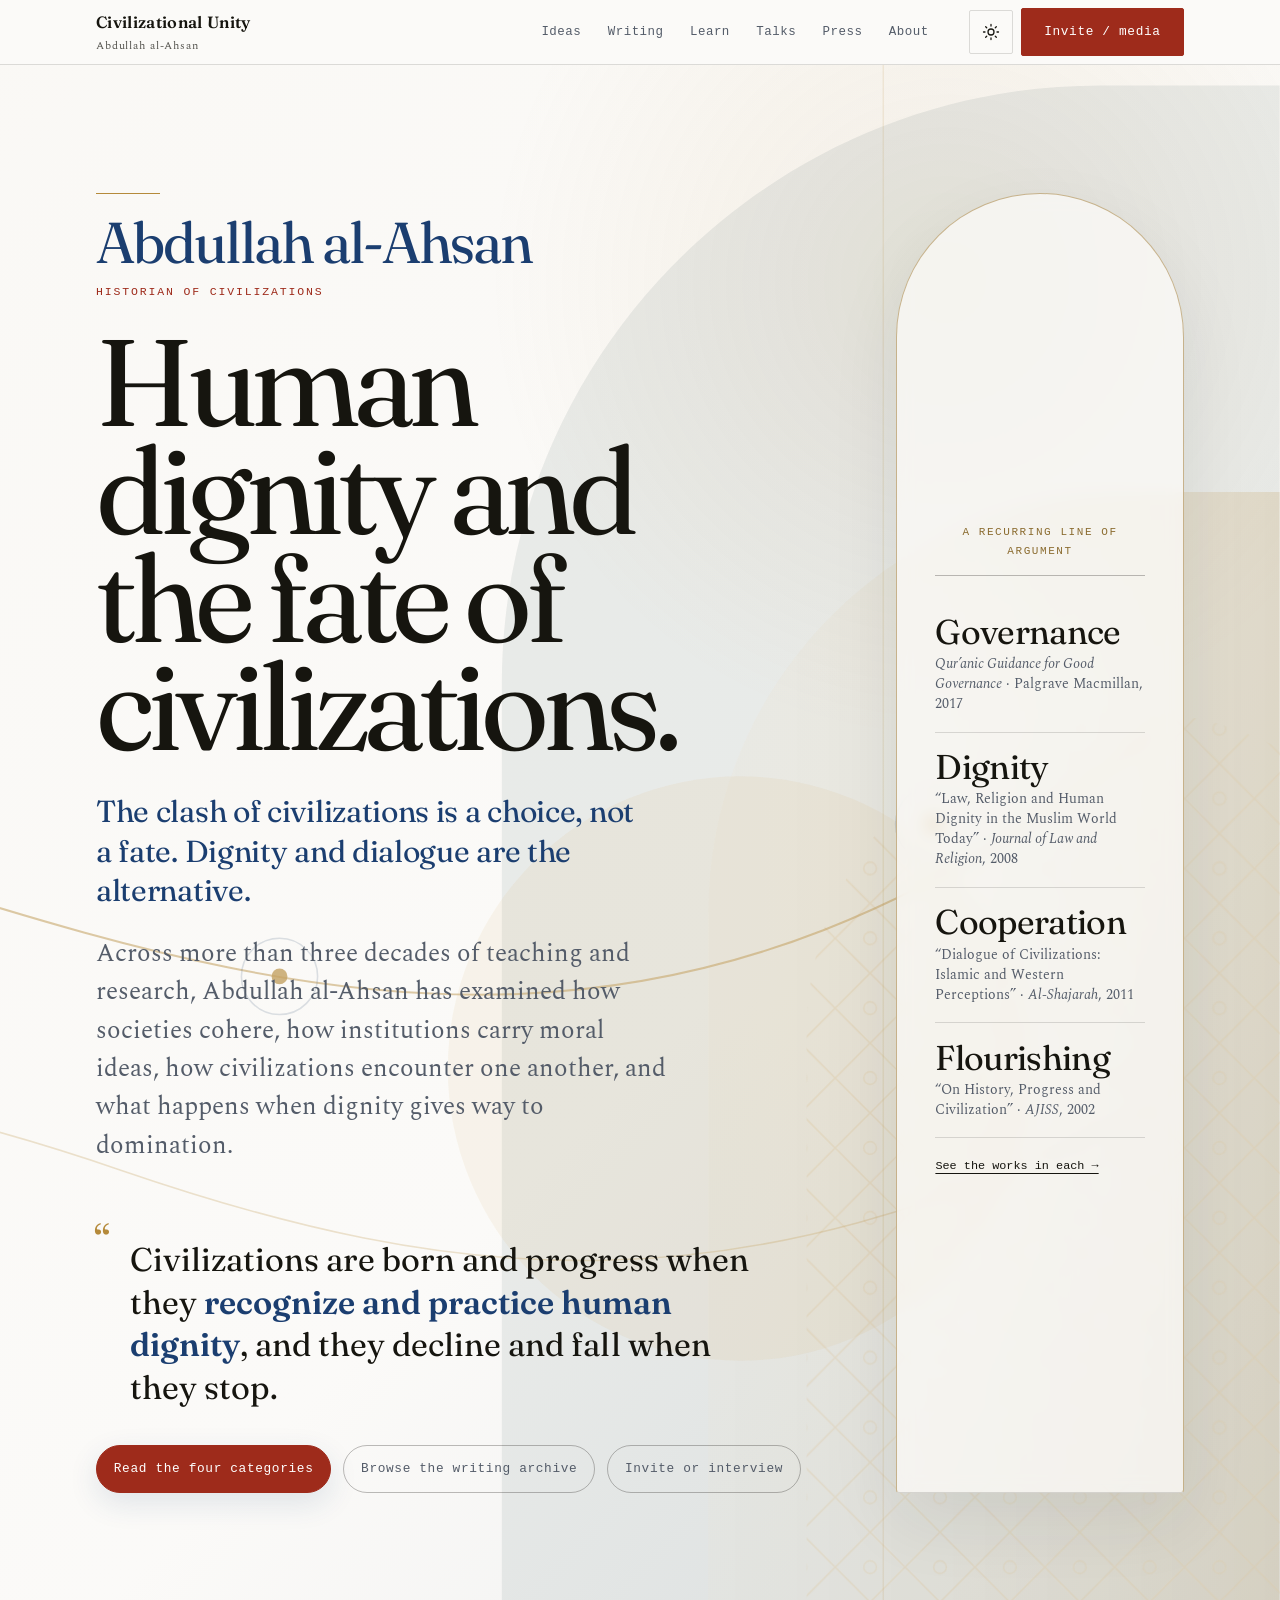
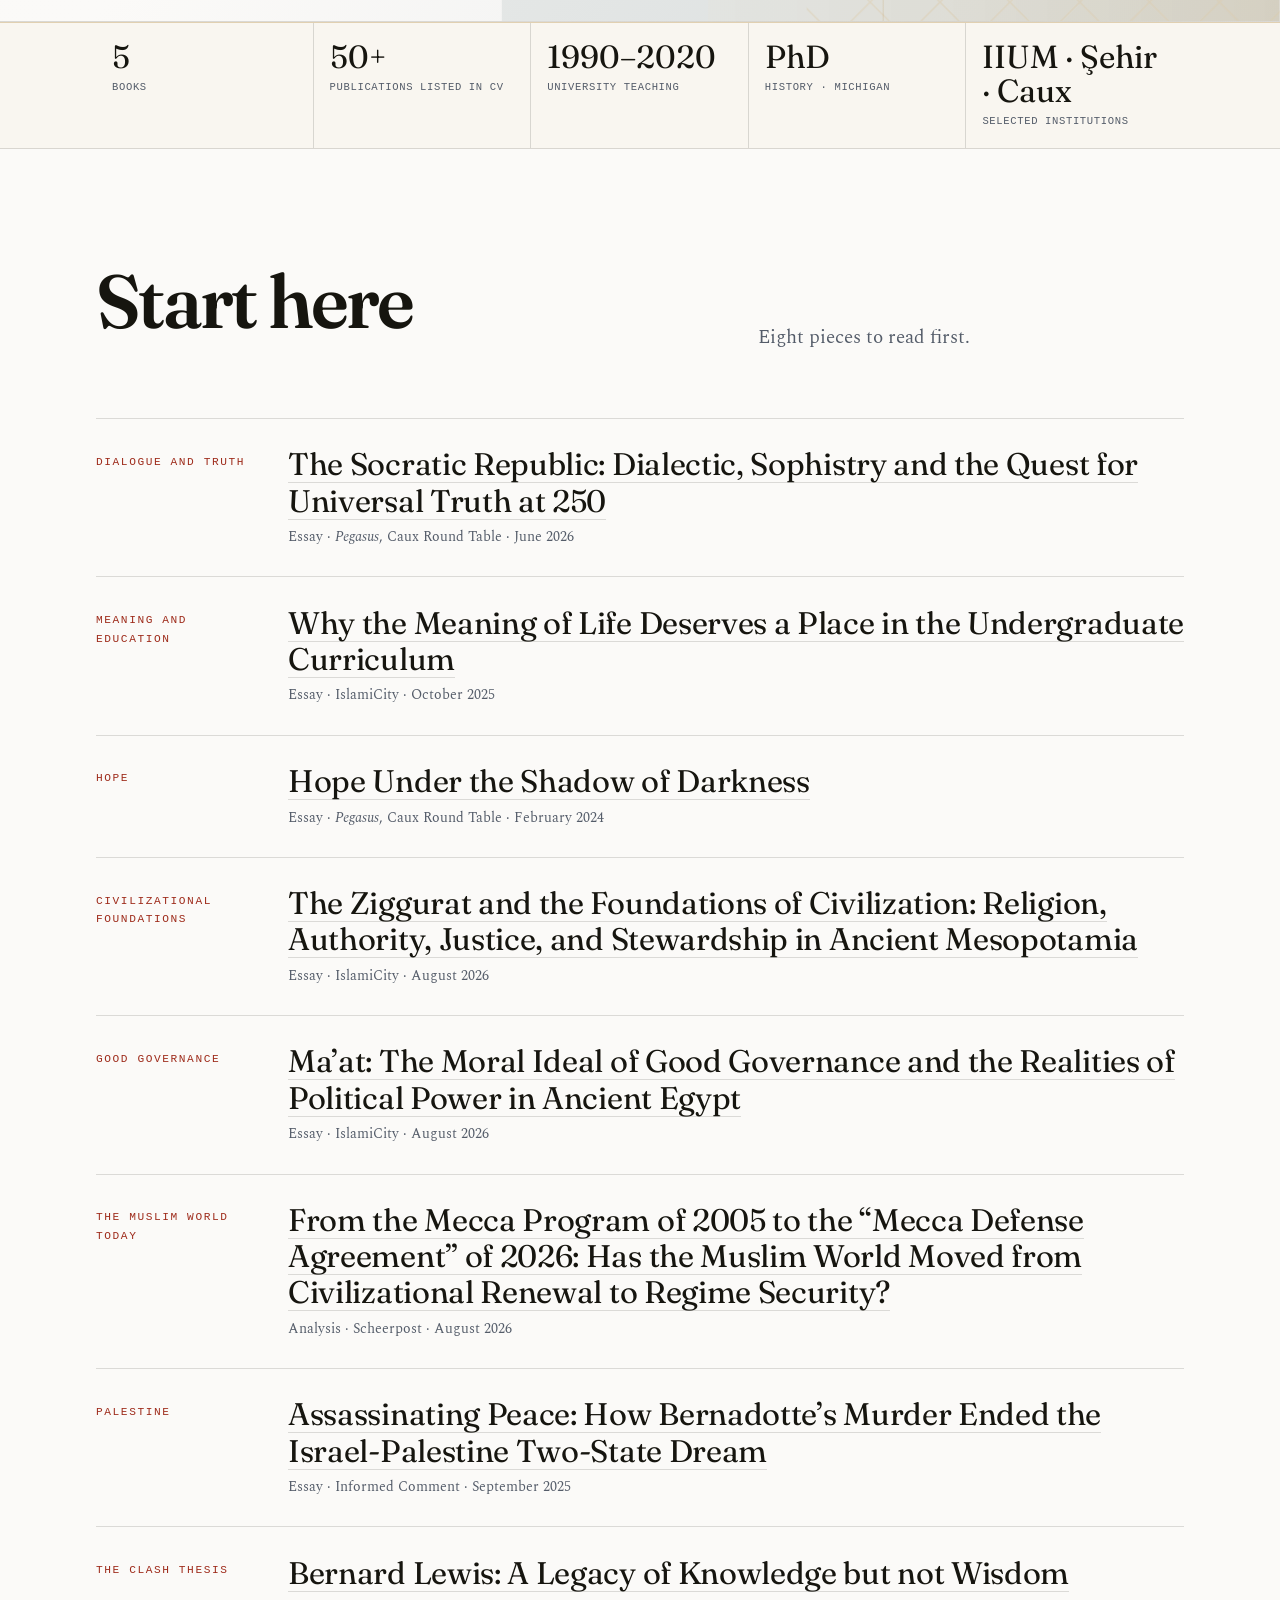
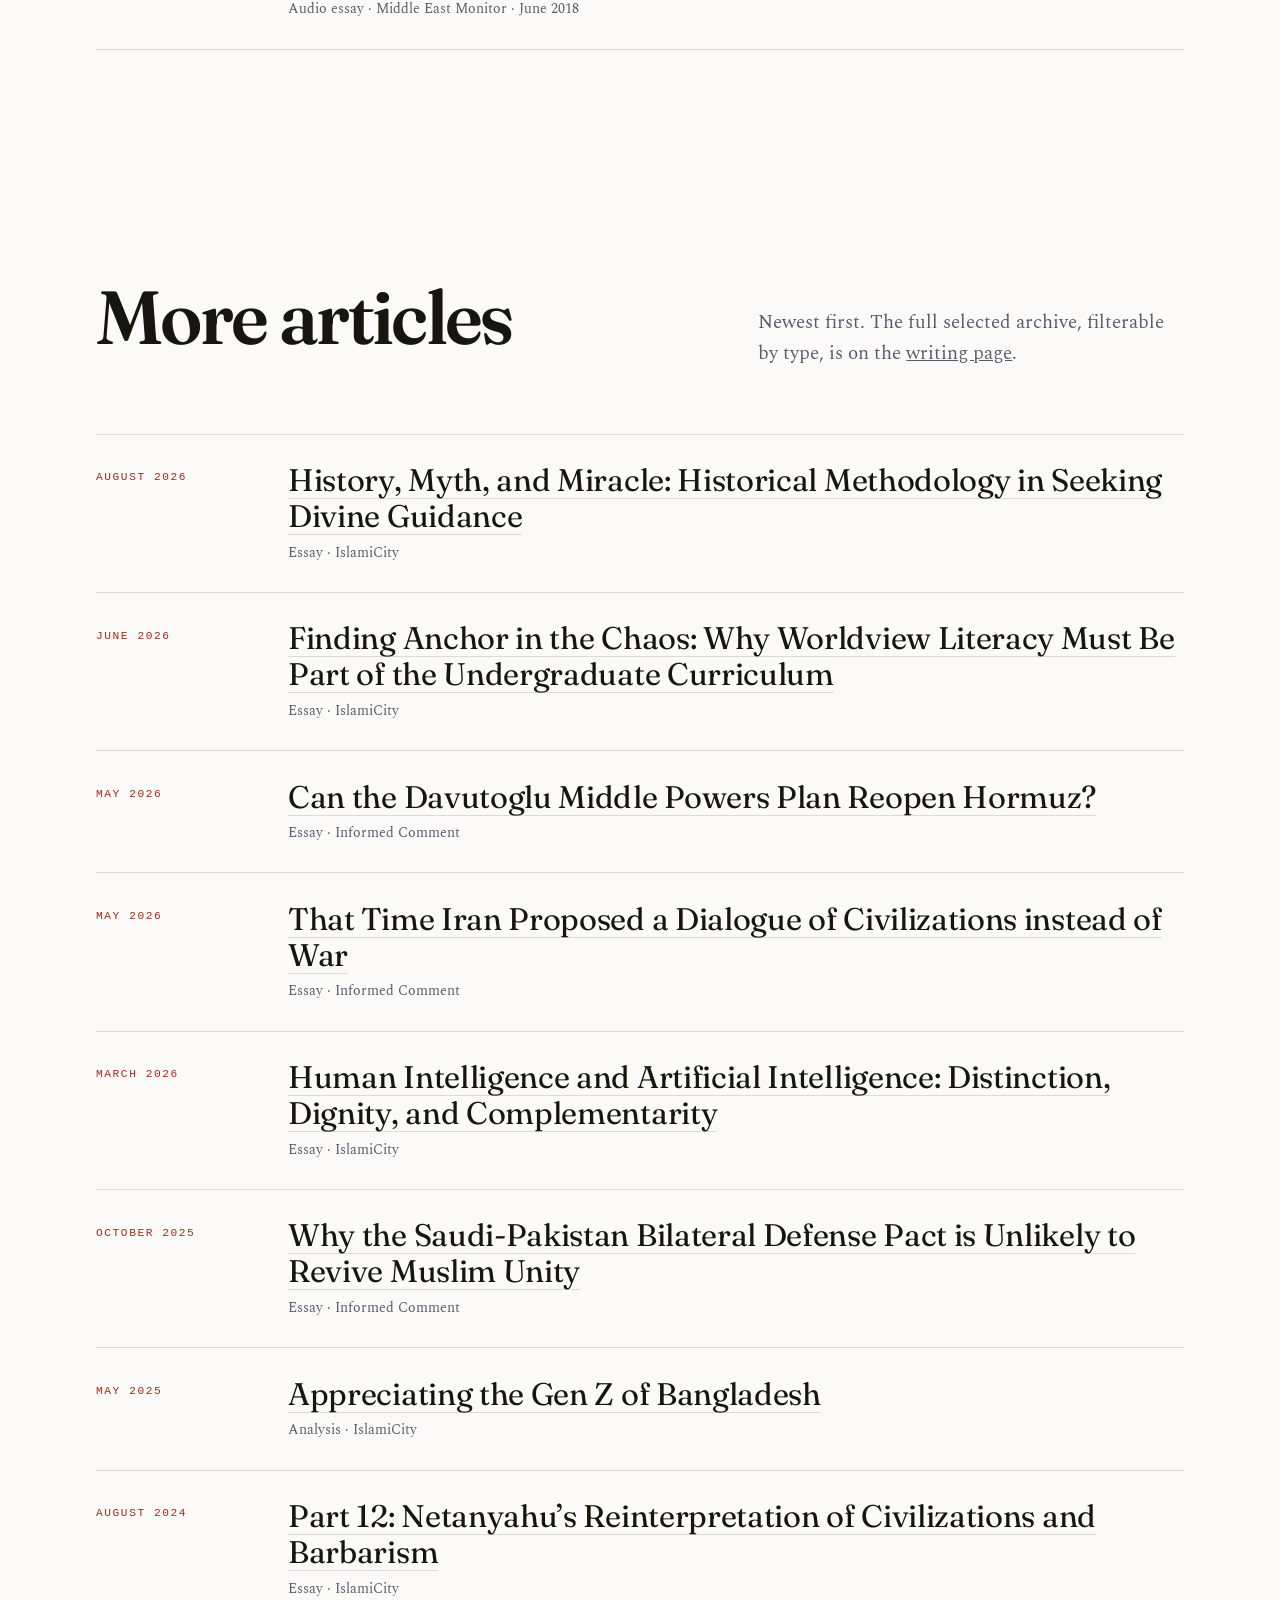
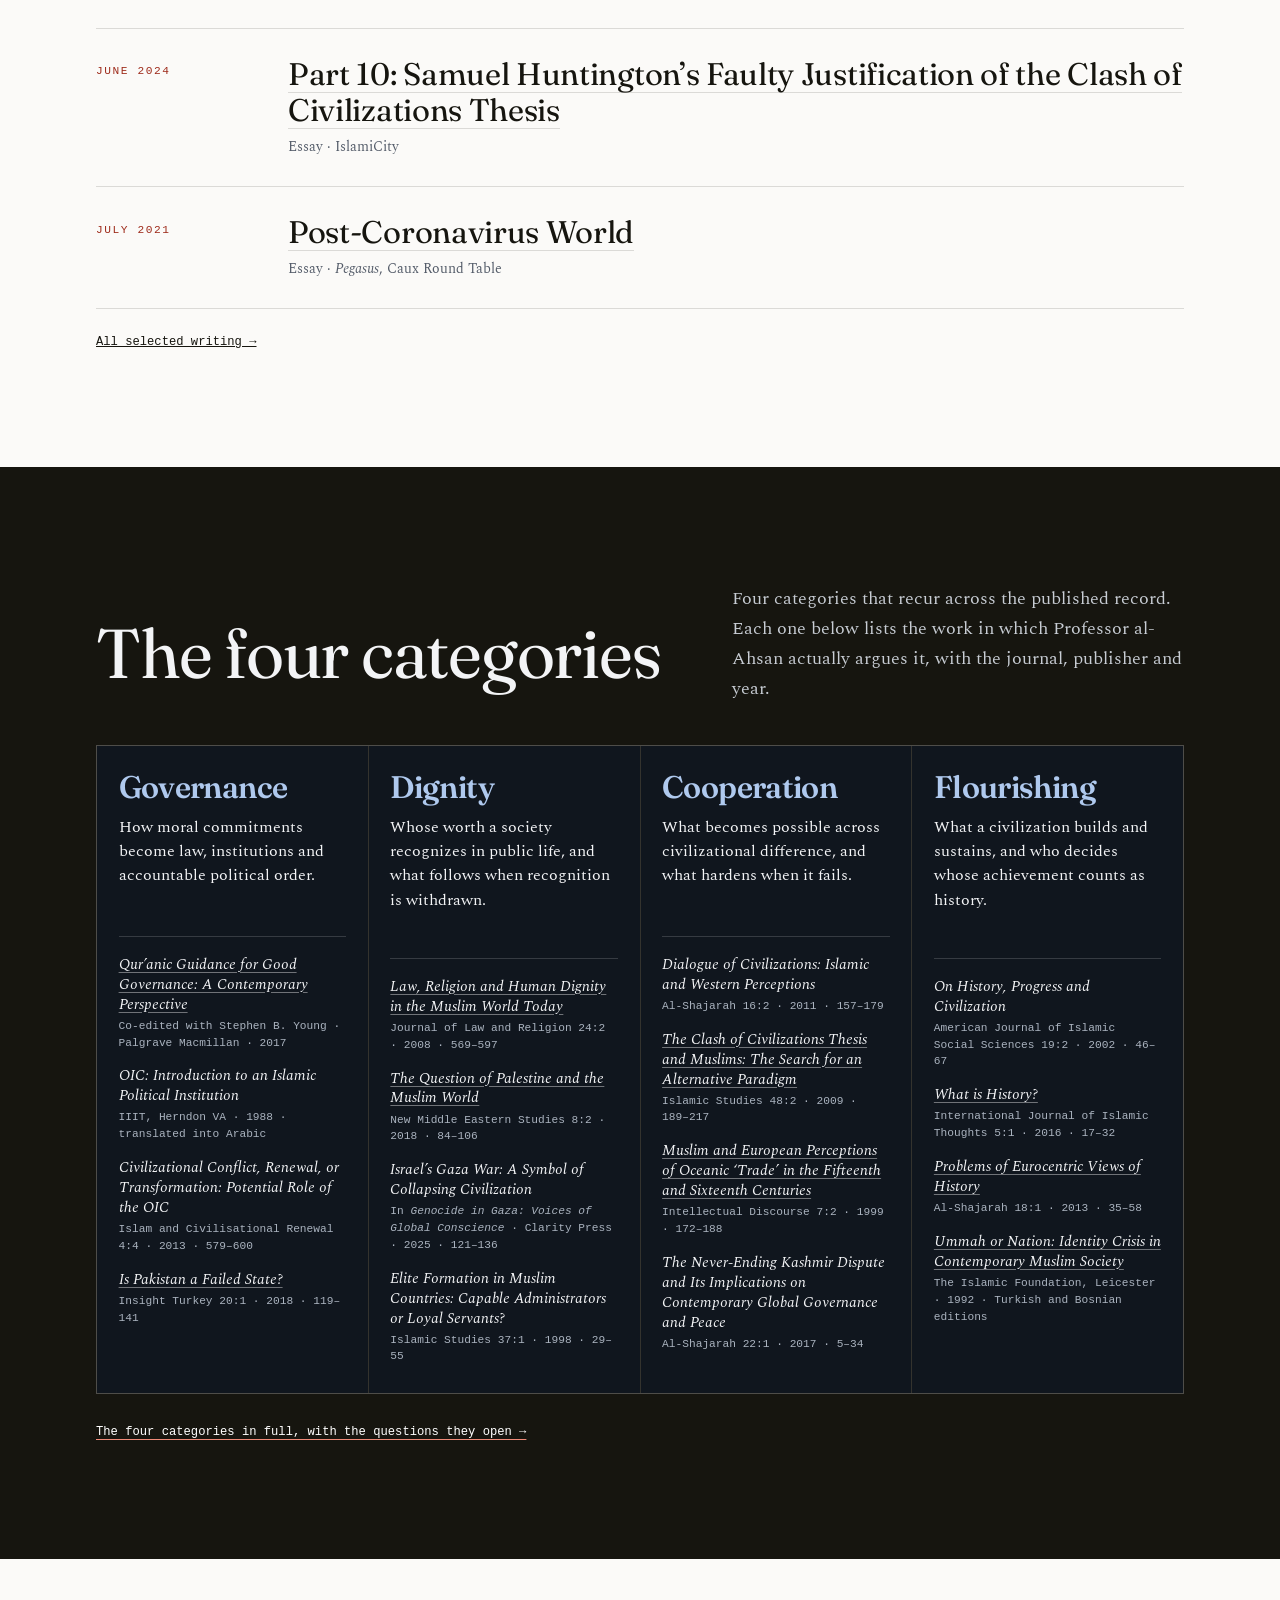
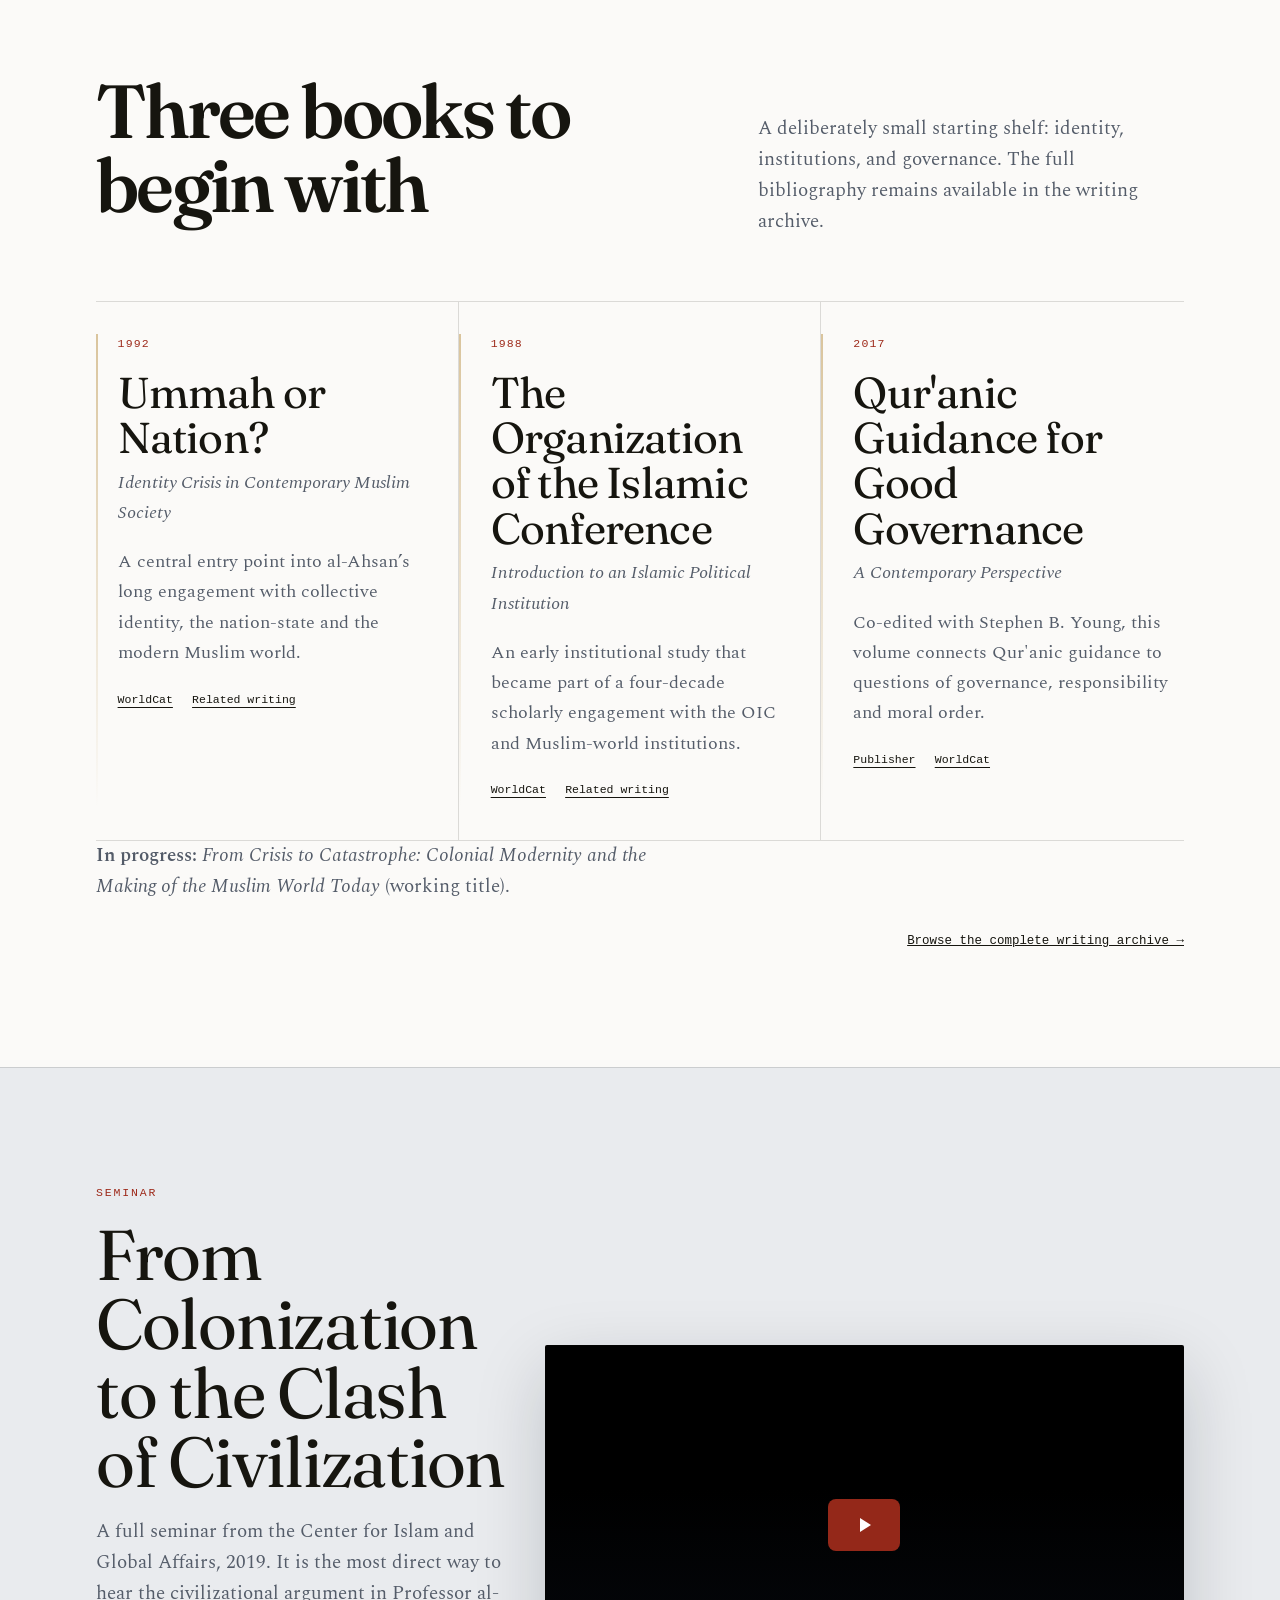
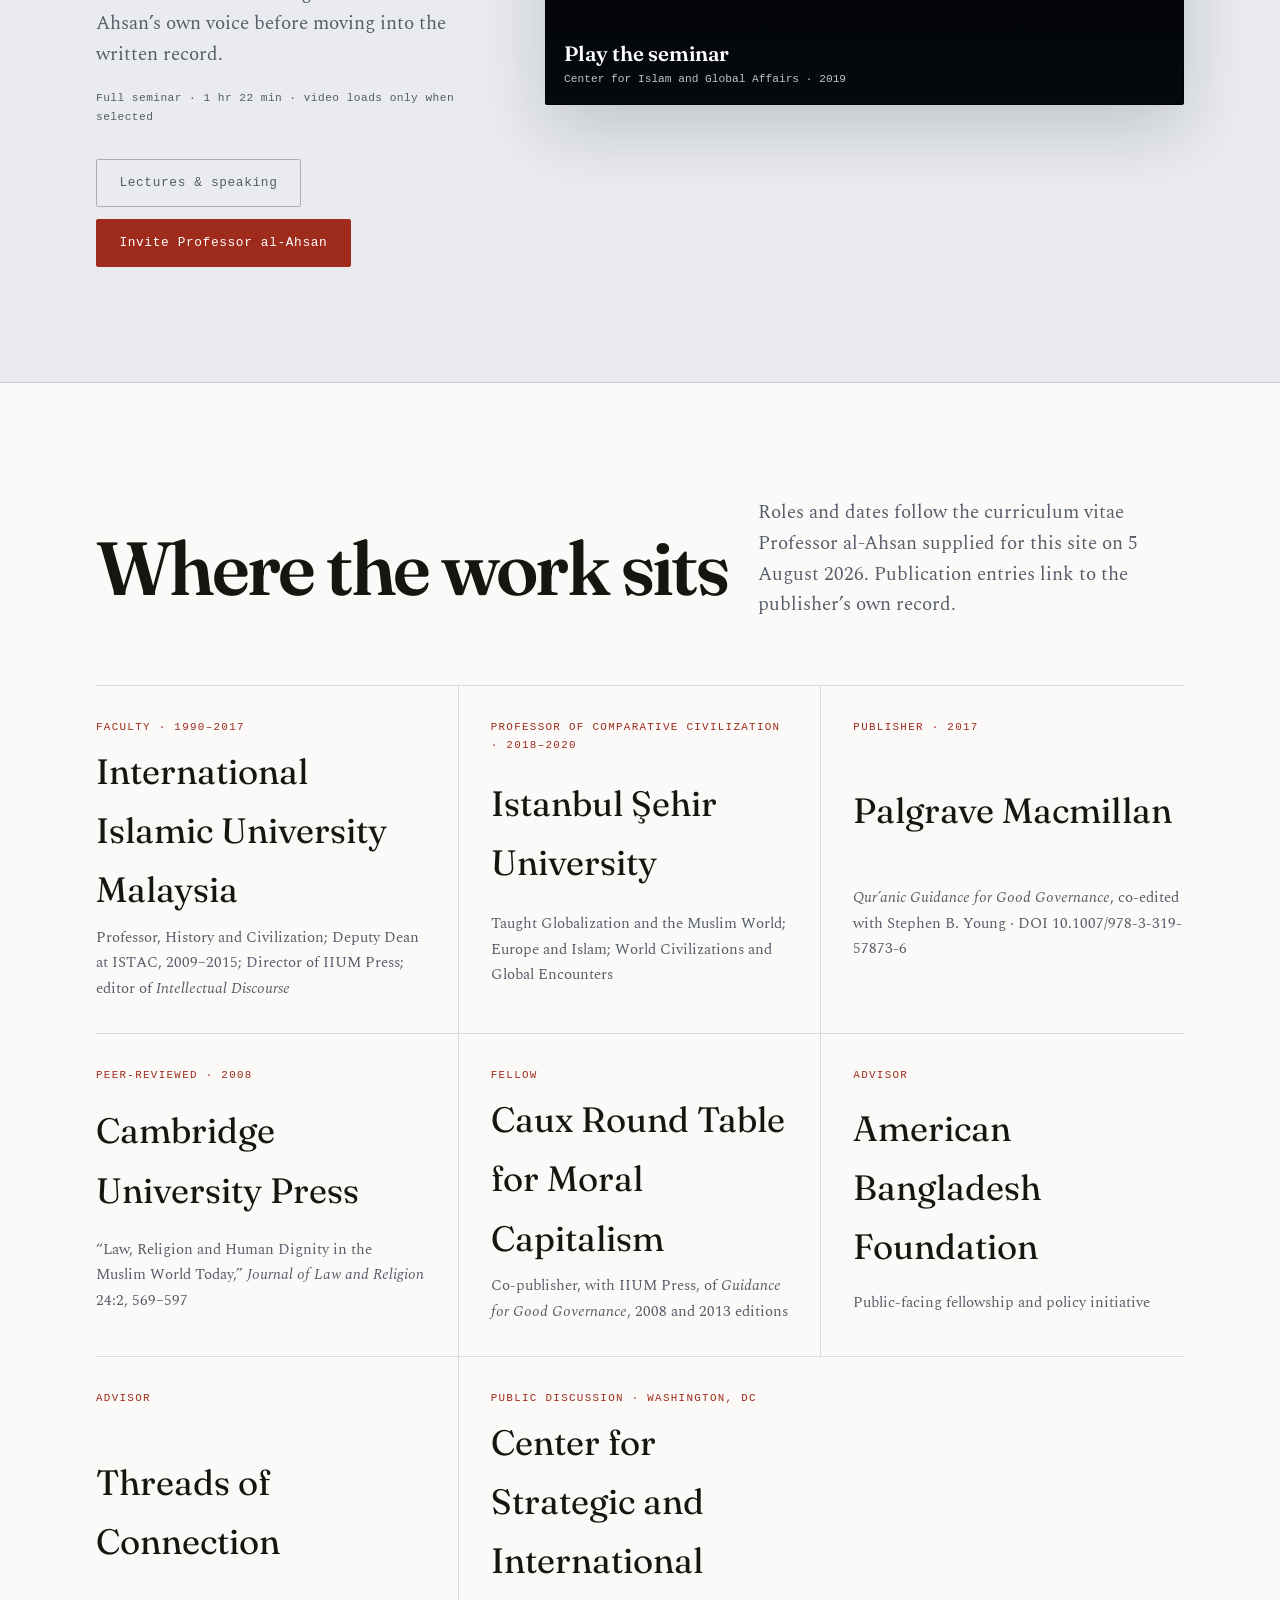
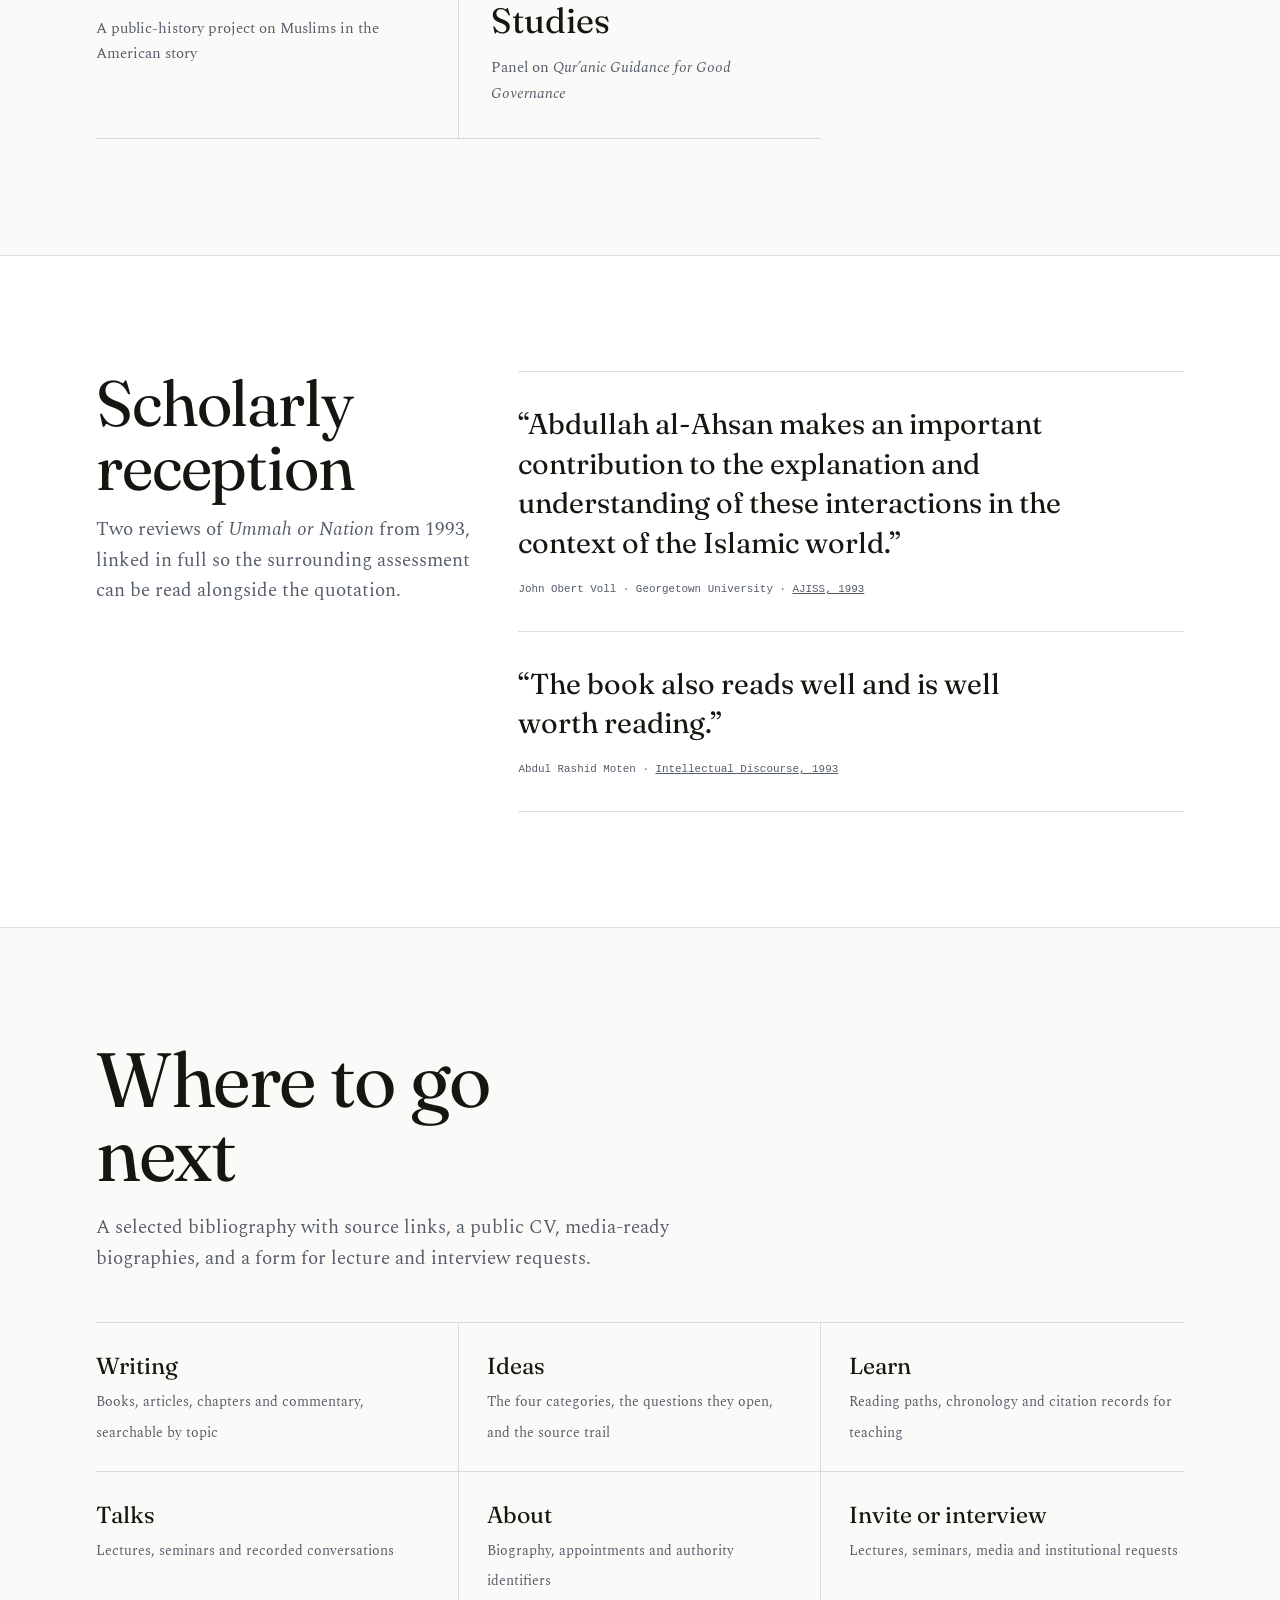
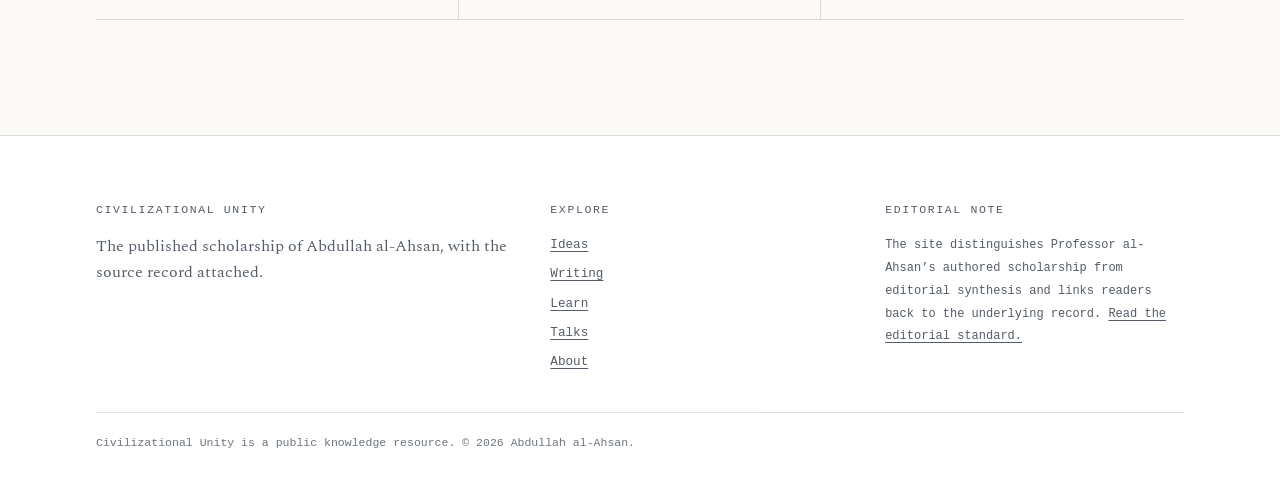
==== commit f3296fa0: "Add Meaning of Life essay to Start here, after the Pegasus 250 piece Per Dr. Abdullah al-Ahsan's req" ====
--- a/index.html
+++ b/index.html
@@ -161,7 +161,7 @@
       <div>
         <h2>Start here</h2>
       </div>
-      <p class="lede">Seven pieces to read first.</p>
+      <p class="lede">Eight pieces to read first.</p>
     </div>
     <ol class="recent-list">
       <li class="recent-item">
@@ -170,6 +170,11 @@
         <p class="recent-item__src">Essay &middot; <cite>Pegasus</cite>, Caux Round Table &middot; June 2026</p>
       </li>
       <li class="recent-item">
+        <p class="recent-item__when">Meaning and education</p>
+        <h3 class="recent-item__t"><a href="https://www.islamicity.org/105783/why-the-meaning-of-life-deserves-a-place-in-the-undergraduate-curriculum/">Why the Meaning of Life Deserves a Place in the Undergraduate Curriculum</a></h3>
+        <p class="recent-item__src">Essay &middot; IslamiCity &middot; October 2025</p>
+      </li>
+      <li class="recent-item">
         <p class="recent-item__when">Hope</p>
         <h3 class="recent-item__t"><a href="https://cauxroundtable.org/wp-content/uploads/2024/03/Pegasus-February-2024.pdf">Hope Under the Shadow of Darkness</a></h3>
         <p class="recent-item__src">Essay &middot; <cite>Pegasus</cite>, Caux Round Table &middot; February 2024</p>
@@ -233,11 +238,6 @@
       <li class="recent-item">
         <p class="recent-item__when">March 2026</p>
         <h3 class="recent-item__t"><a href="https://www.islamicity.org/106383/human-intelligence-and-artificial-intelligence-distinction-dignity-and-complementarity/">Human Intelligence and Artificial Intelligence: Distinction, Dignity, and Complementarity</a></h3>
-        <p class="recent-item__src">Essay &middot; IslamiCity</p>
-      </li>
-      <li class="recent-item">
-        <p class="recent-item__when">October 2025</p>
-        <h3 class="recent-item__t"><a href="https://www.islamicity.org/105783/why-the-meaning-of-life-deserves-a-place-in-the-undergraduate-curriculum/">Why the Meaning of Life Deserves a Place in the Undergraduate Curriculum</a></h3>
         <p class="recent-item__src">Essay &middot; IslamiCity</p>
       </li>
       <li class="recent-item">
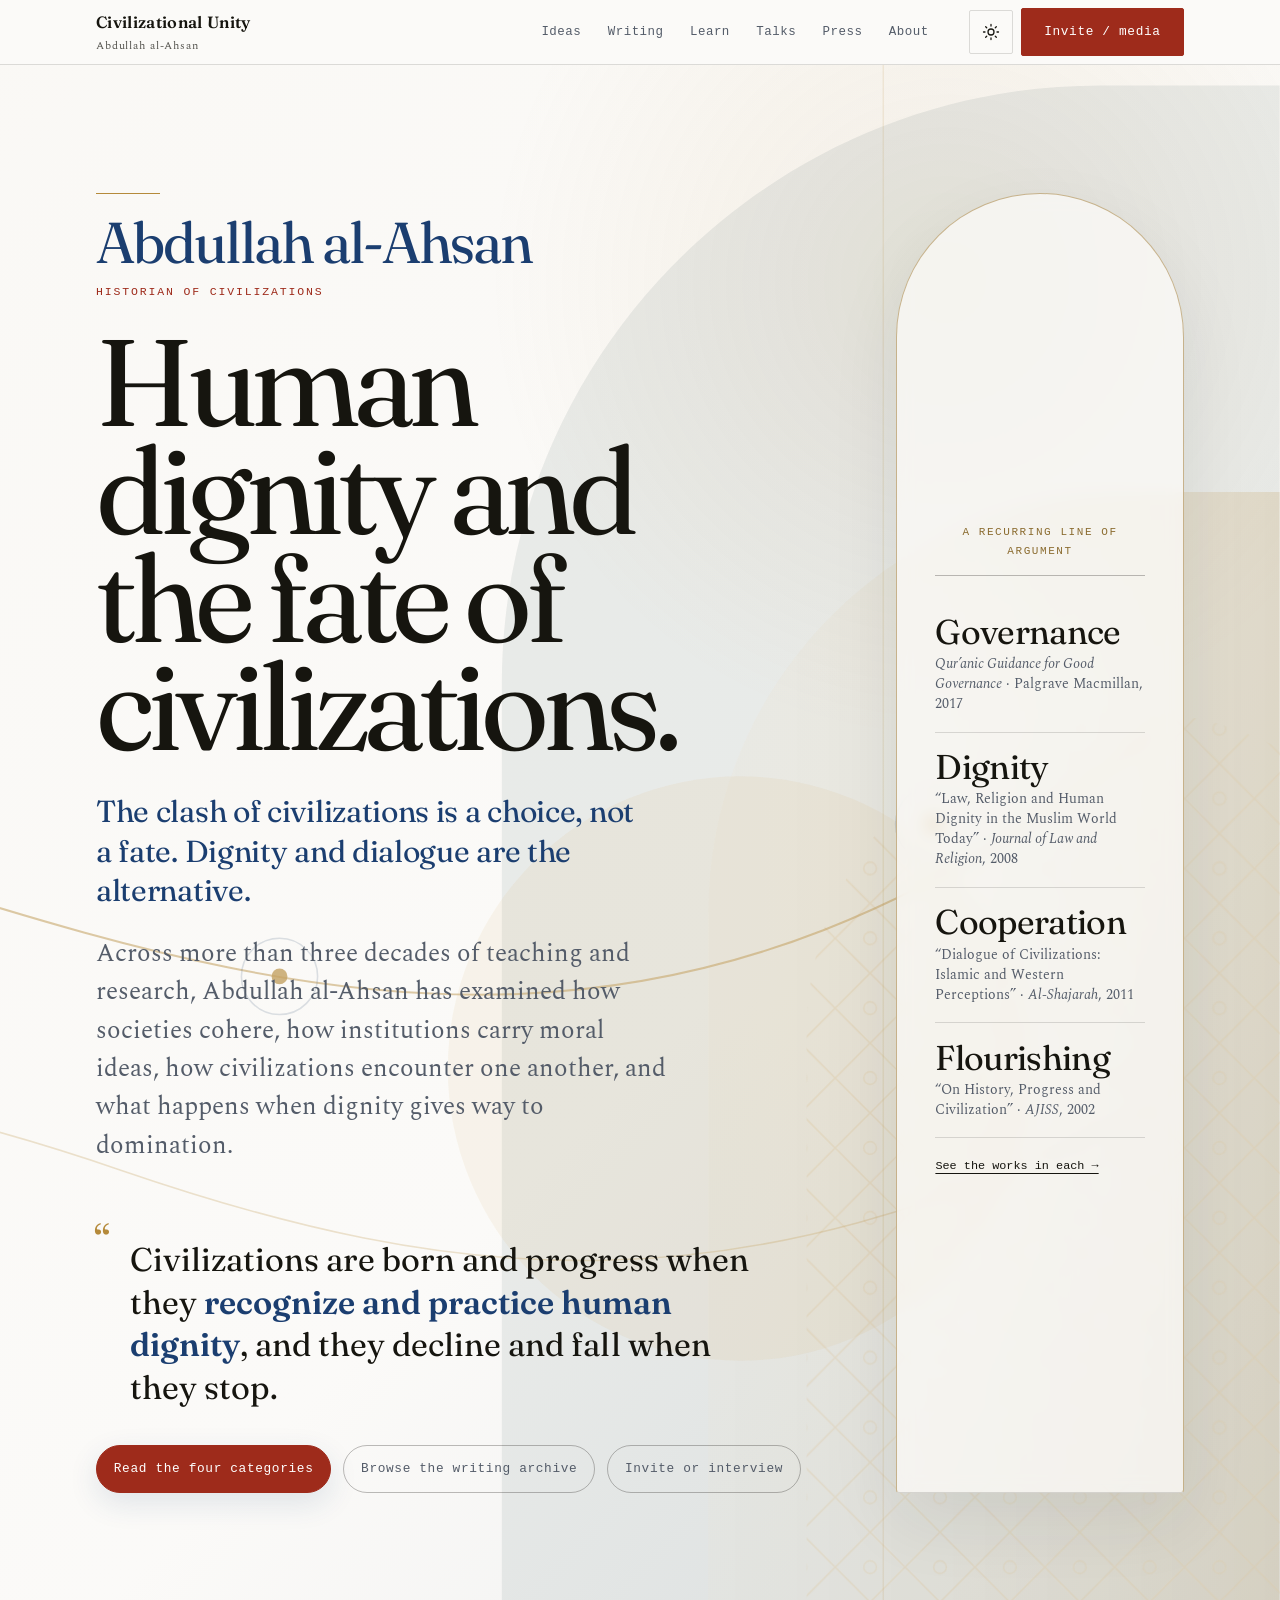
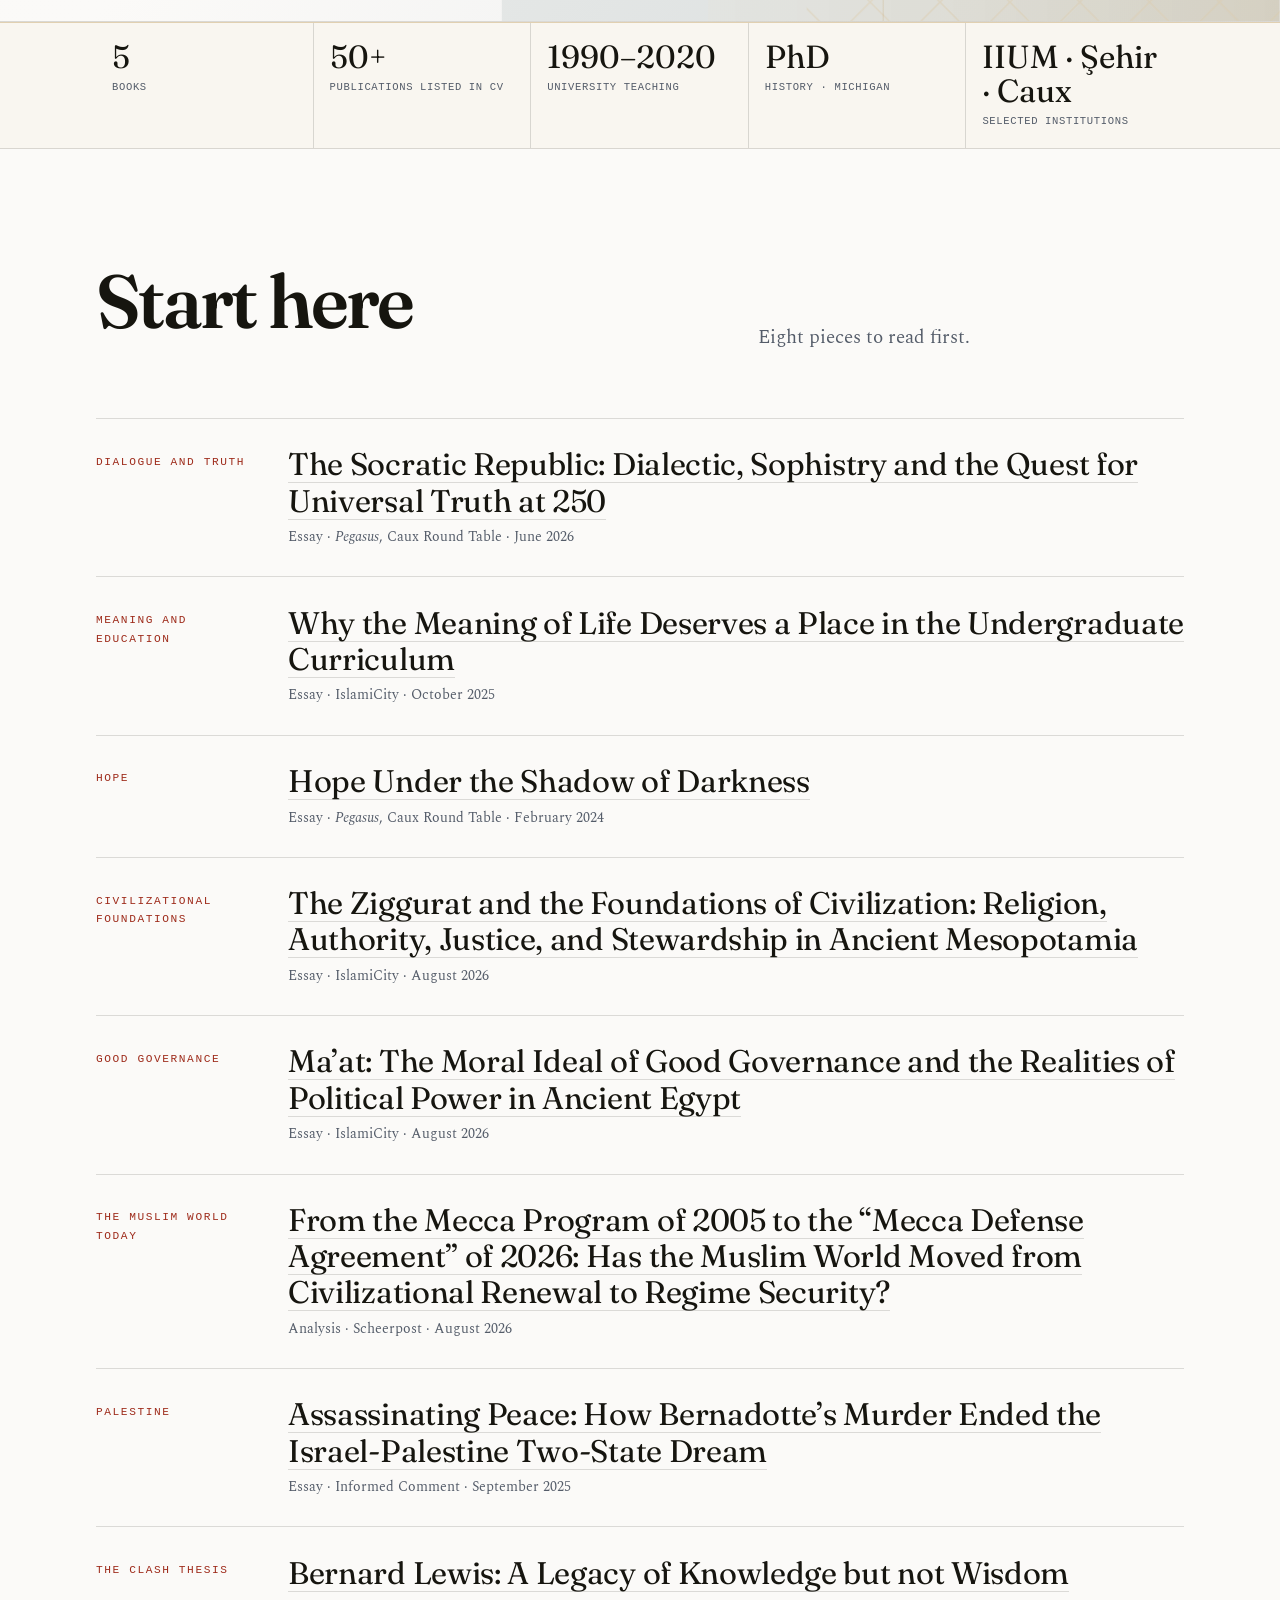
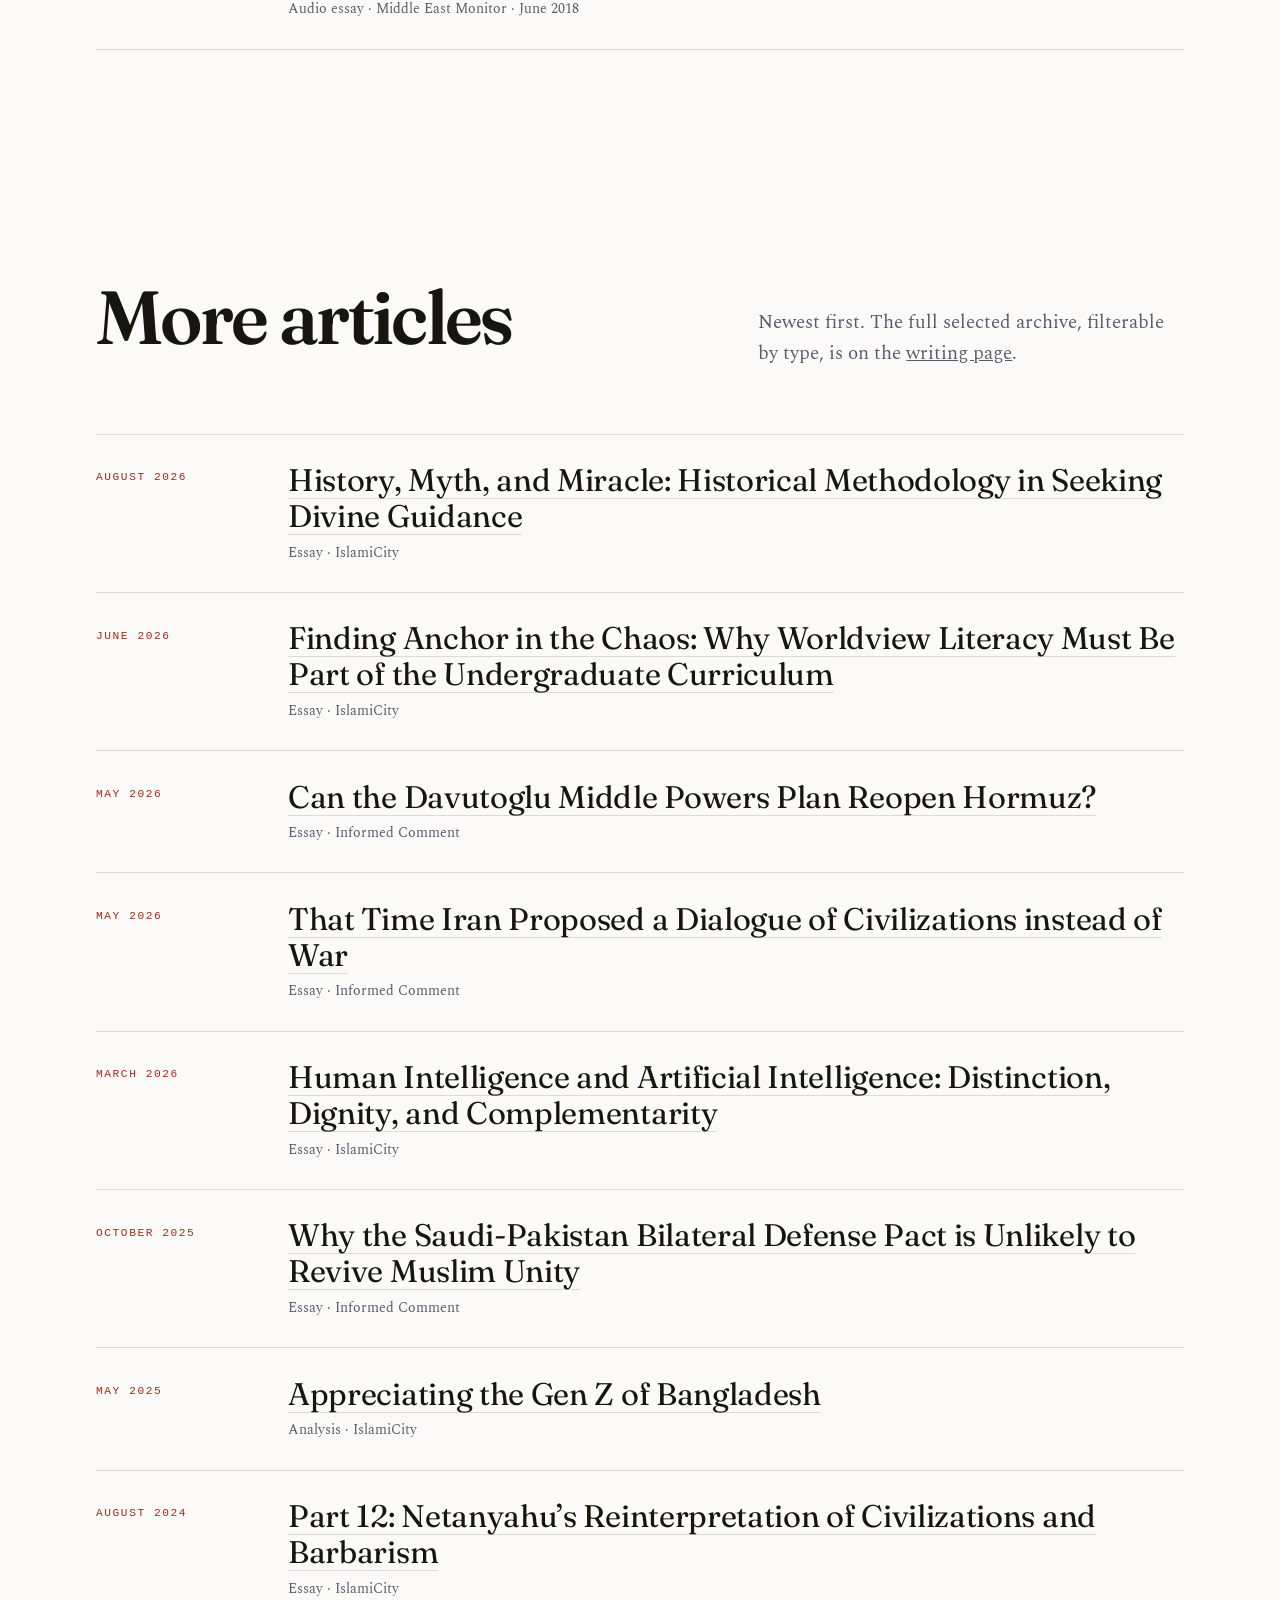
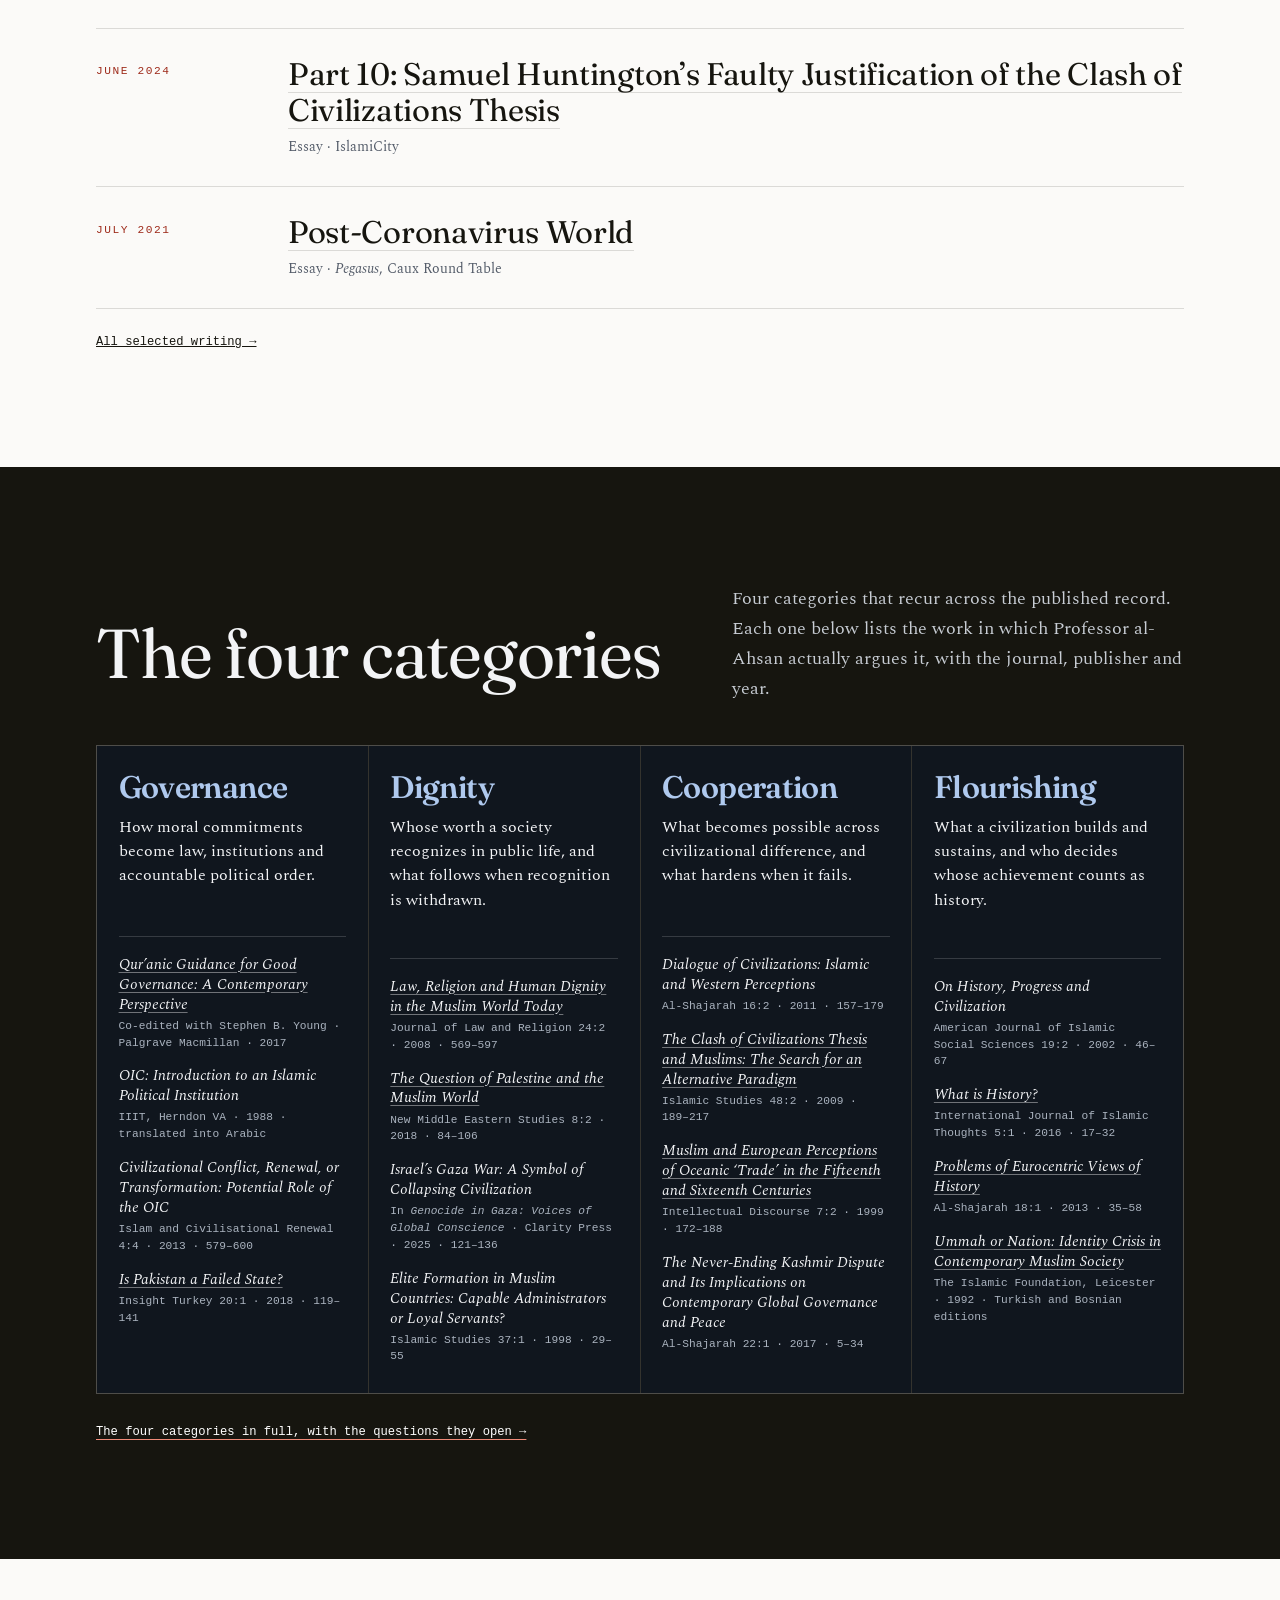
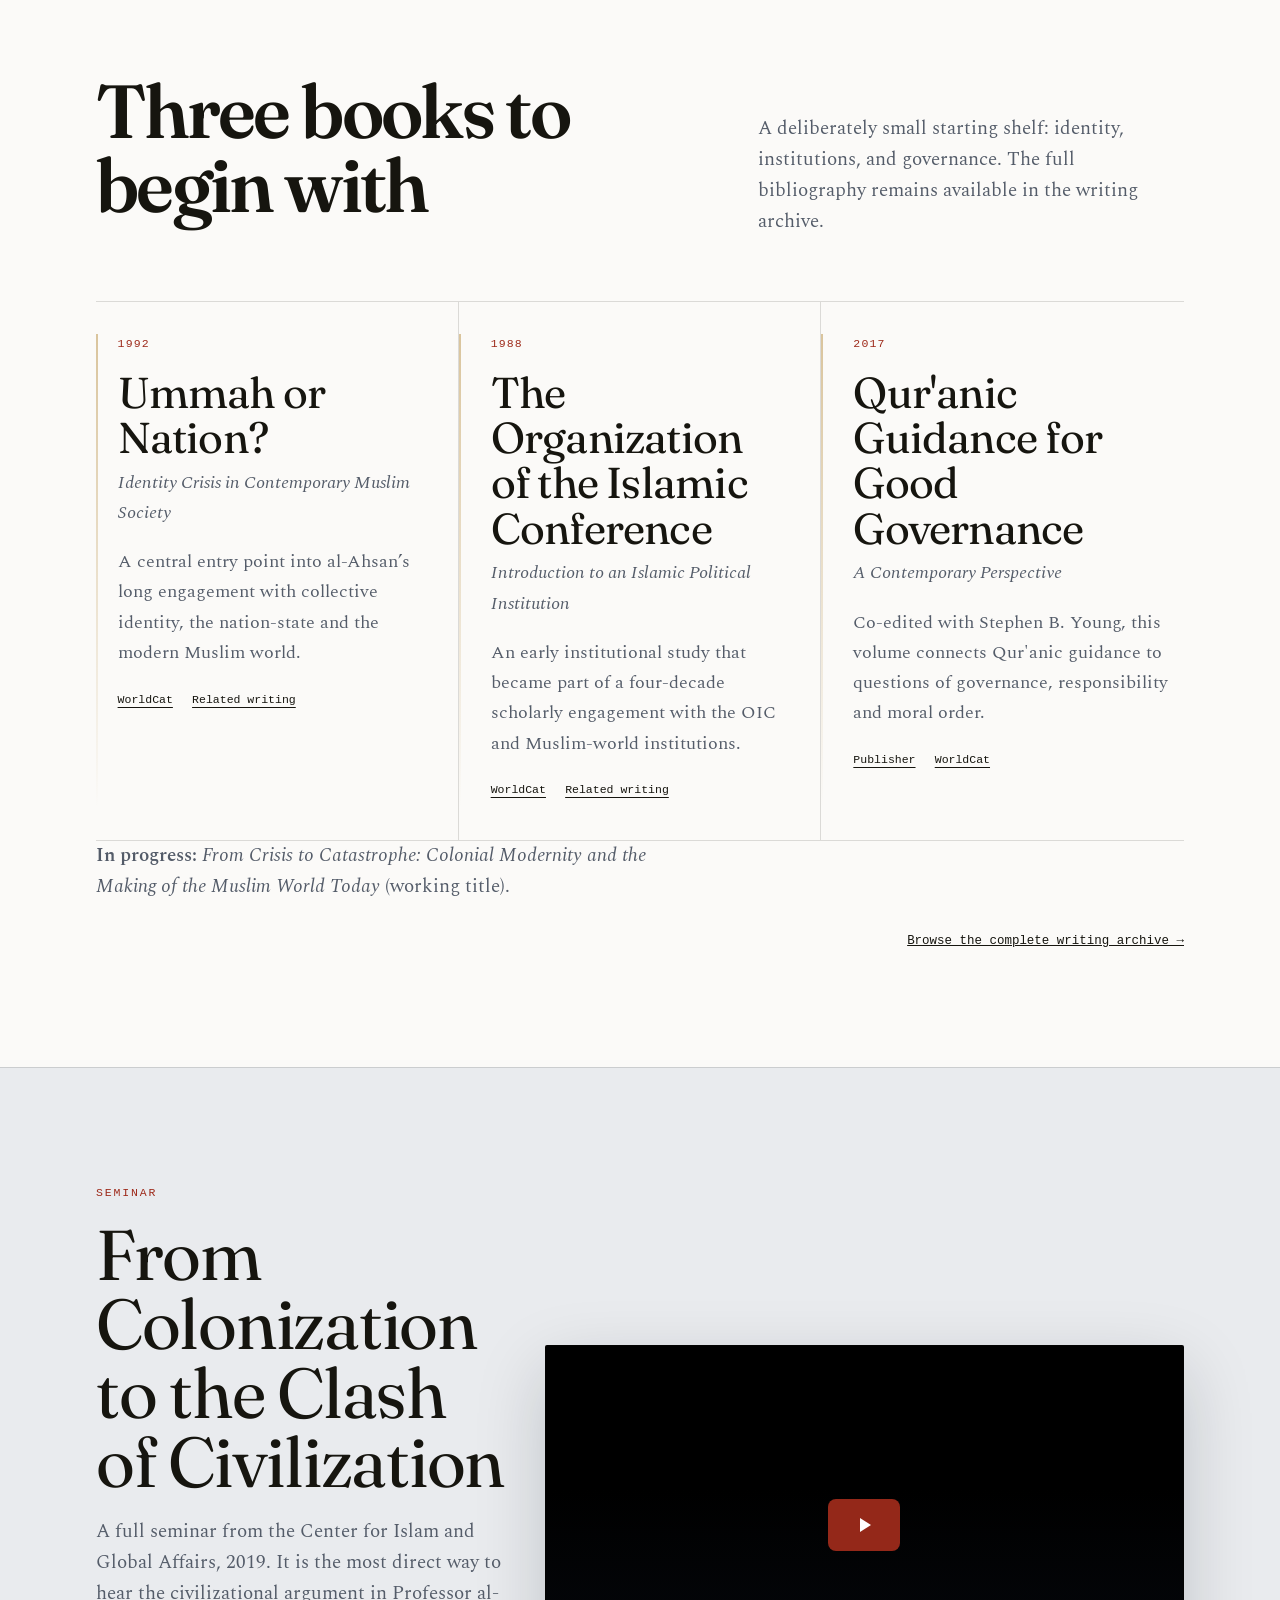
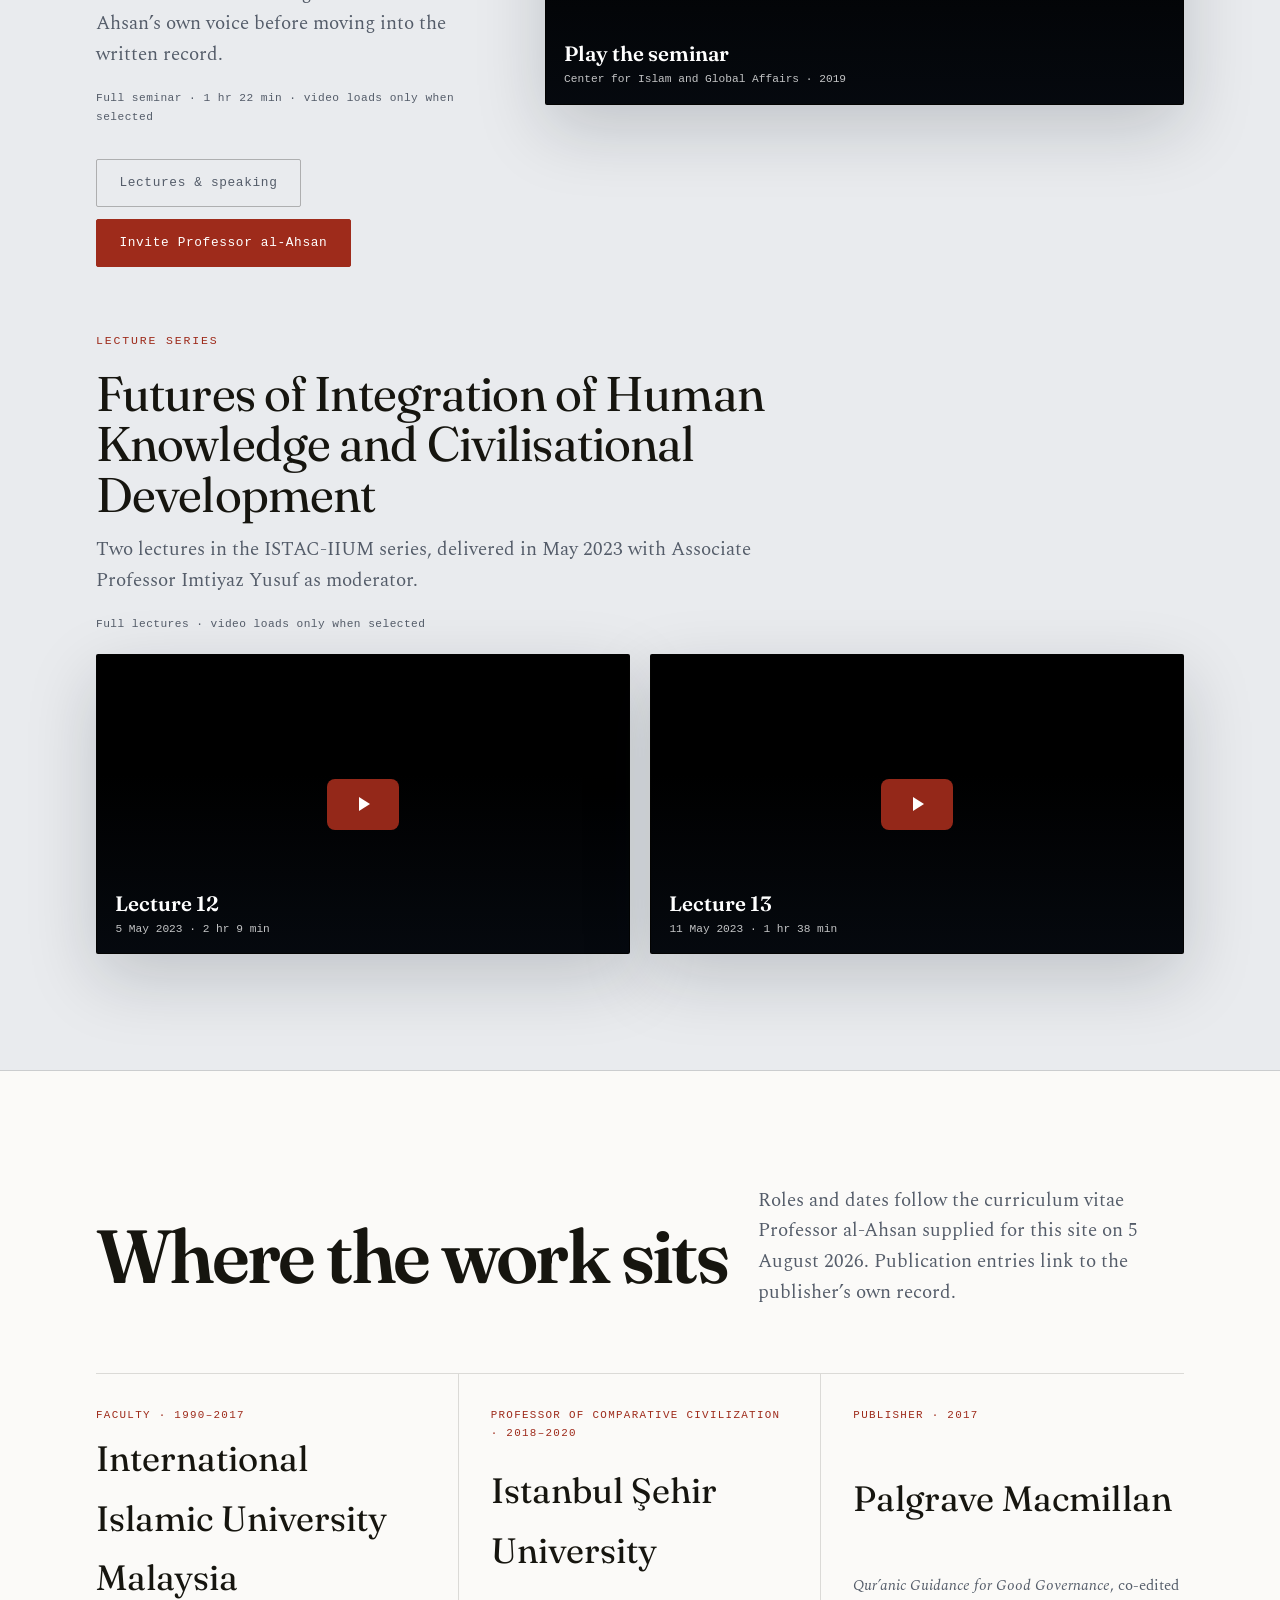
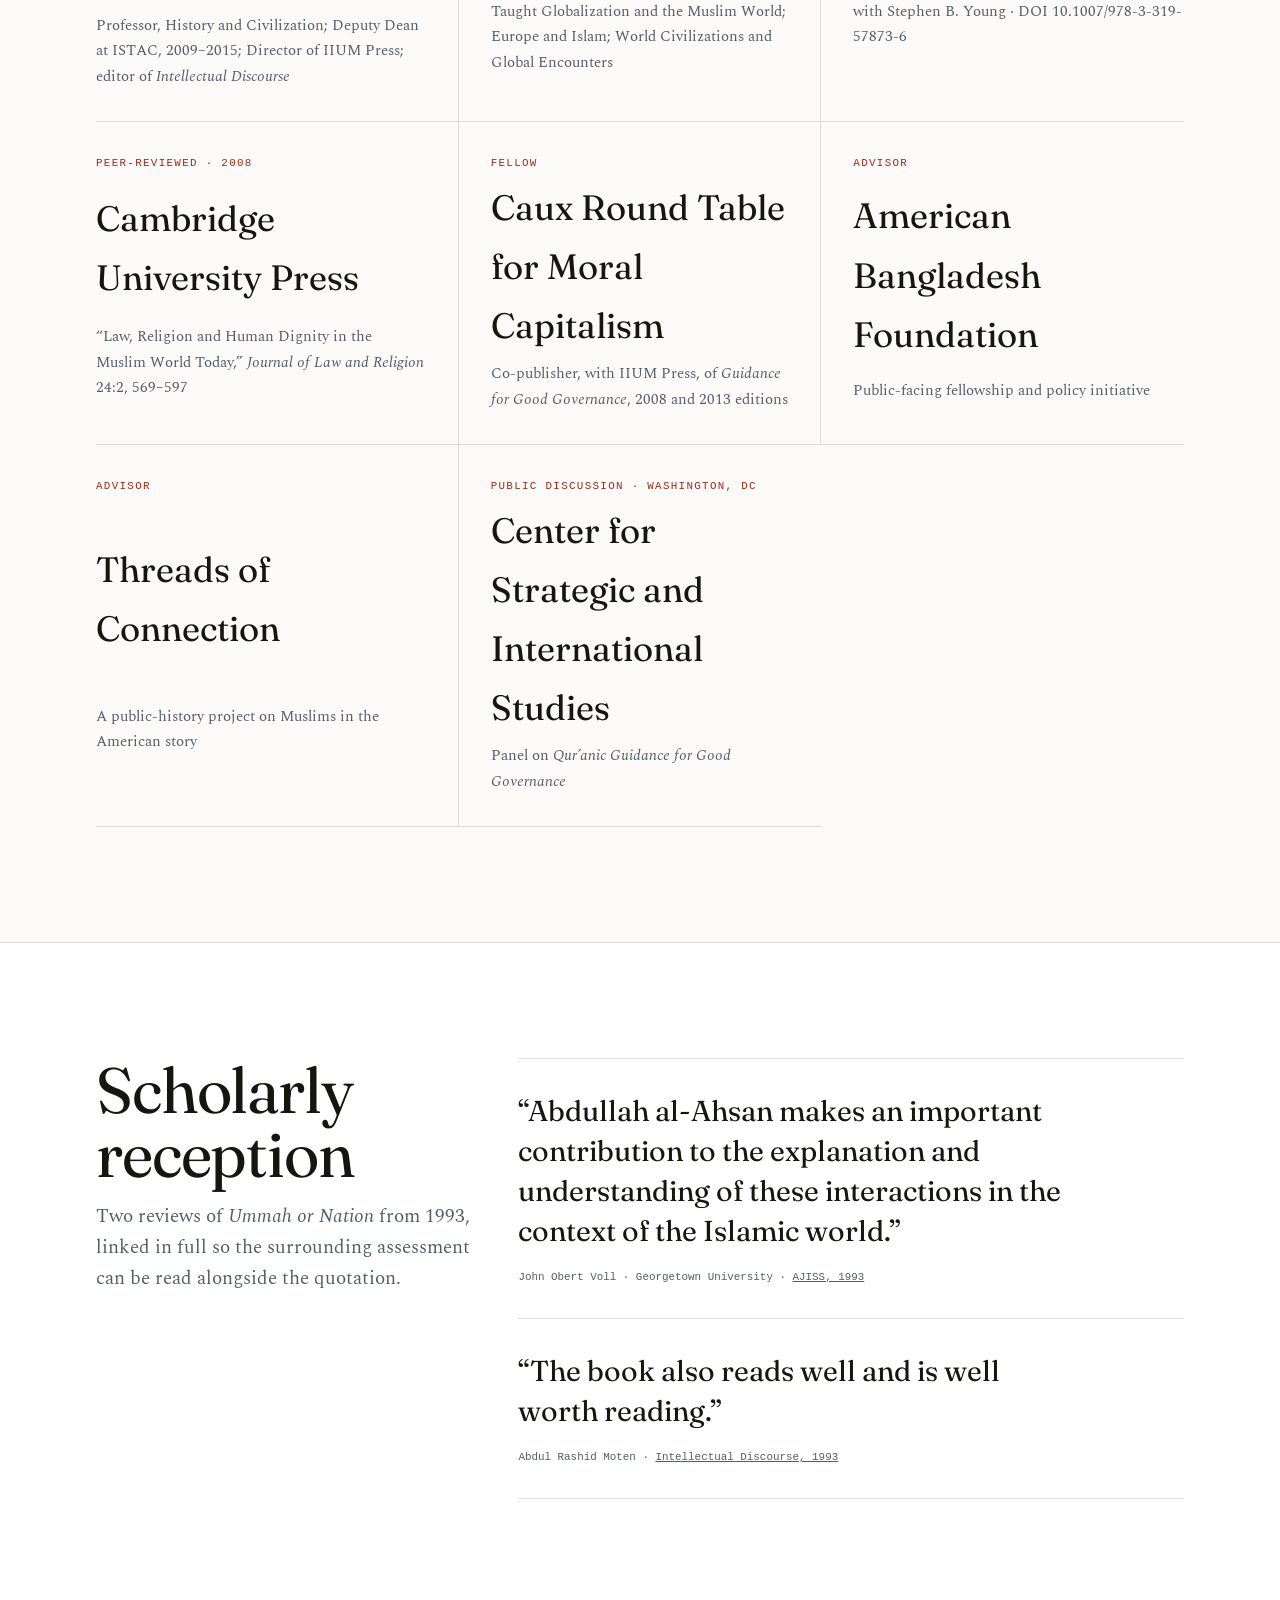
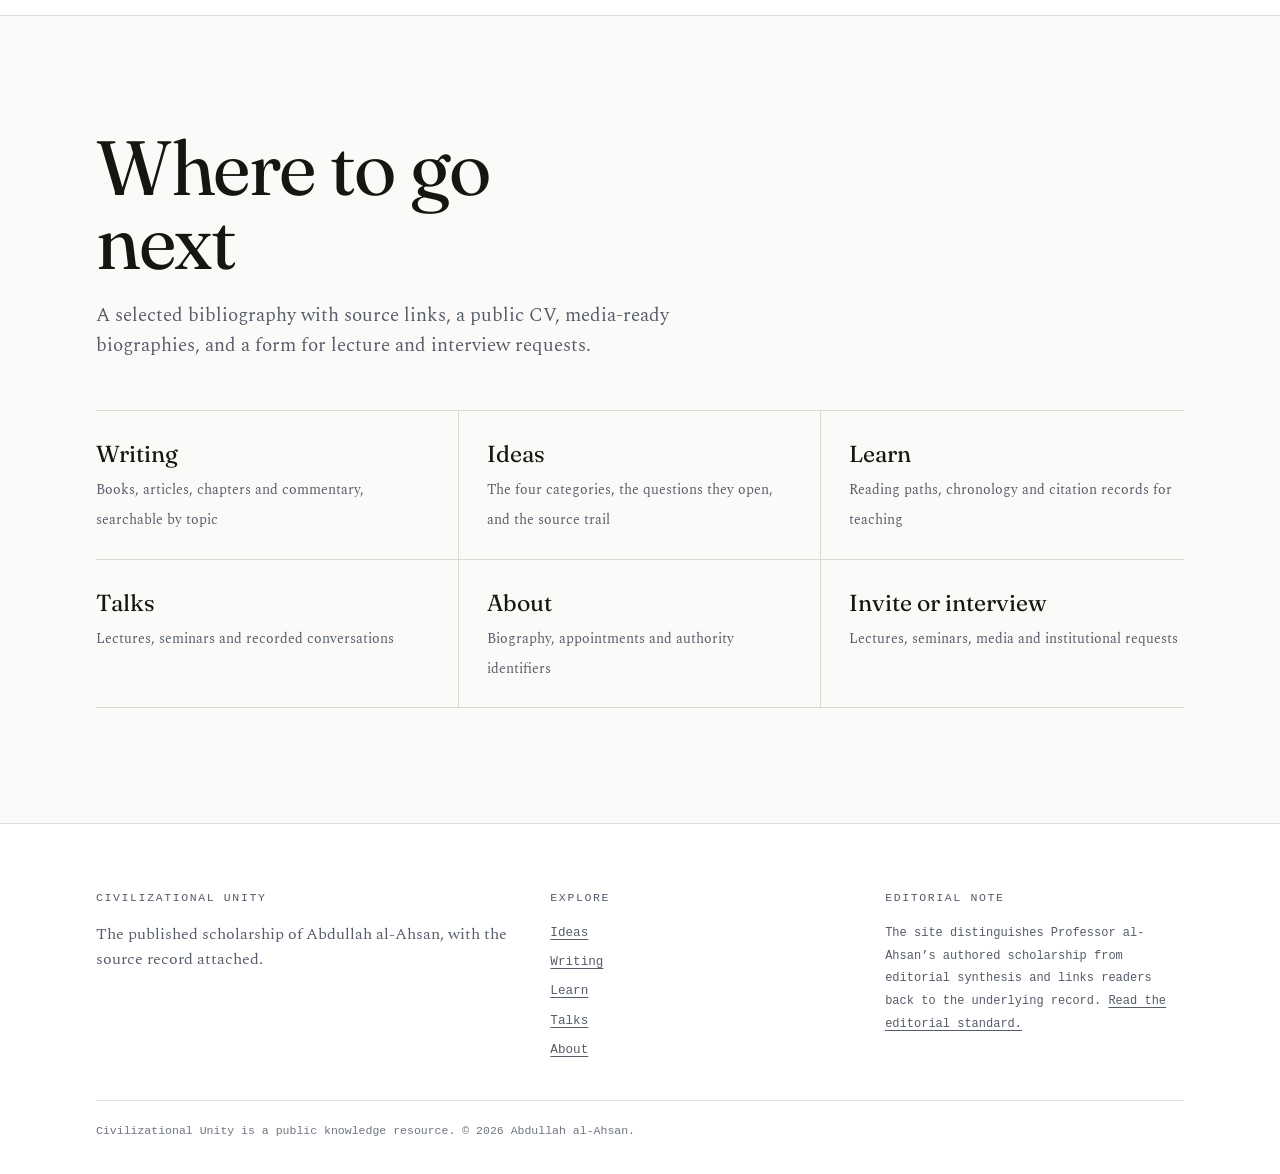
==== commit 78d0e716: "Add ISTAC-IIUM lectures 12 and 13 to homepage seminar section" ====
--- a/index.html
+++ b/index.html
@@ -380,6 +380,22 @@
         <span class="vid__cap"><strong>Play the seminar</strong><span>Center for Islam and Global Affairs · 2019</span></span>
       </button>
     </div>
+    <div class="shell seminar__series">
+      <p class="eyebrow">Lecture series</p>
+      <h2>Futures of Integration of Human Knowledge and Civilisational Development</h2>
+      <p class="lede">Two lectures in the ISTAC-IIUM series, delivered in May 2023 with Associate Professor Imtiyaz Yusuf as moderator.</p>
+      <p class="seminar__meta">Full lectures · video loads only when selected</p>
+      <div class="vidgrid">
+        <button class="vid seminar__video" data-yt="lyOaCCPCiVQ" data-title="Futures of Integration of Human Knowledge and Civilisational Development, Lecture 12" style="background-image:url('https://i.ytimg.com/vi/lyOaCCPCiVQ/maxresdefault.jpg')">
+          <span class="vid__play" aria-hidden="true"><svg viewBox="0 0 24 24"><path d="M8 5v14l11-7z"/></svg></span>
+          <span class="vid__cap"><strong>Lecture 12</strong><span>5 May 2023 · 2 hr 9 min</span></span>
+        </button>
+        <button class="vid seminar__video" data-yt="fbSJ-75fVNQ" data-title="Futures of Integration of Human Knowledge and Civilisational Development, Lecture 13" style="background-image:url('https://i.ytimg.com/vi/fbSJ-75fVNQ/maxresdefault.jpg')">
+          <span class="vid__play" aria-hidden="true"><svg viewBox="0 0 24 24"><path d="M8 5v14l11-7z"/></svg></span>
+          <span class="vid__cap"><strong>Lecture 13</strong><span>11 May 2023 · 1 hr 38 min</span></span>
+        </button>
+      </div>
+    </div>
   </section>
 
   <section class="band shell public-work">
--- a/assets/home.css
+++ b/assets/home.css
@@ -109,6 +109,9 @@
 .seminar__copy h2{font-size:clamp(2.35rem,5.5vw,4.6rem);font-weight:400;line-height:.98;margin-bottom:1.3rem;max-width:13ch}
 .seminar__meta{font-family:var(--mono);font-size:.7rem;color:var(--slate);letter-spacing:.04em}
 .seminar__video{box-shadow:0 24px 70px rgba(11,20,32,.18)}
+.seminar__series{margin-top:4rem}
+.seminar__series h2{font-size:clamp(1.9rem,3.8vw,3.1rem);line-height:1.04;font-weight:400;max-width:24ch;margin-bottom:1rem}
+.seminar__series .lede{max-width:46rem}
 @media(min-width:64rem){.seminar__grid{grid-template-columns:.78fr 1.22fr}}
 
 /* Public work */
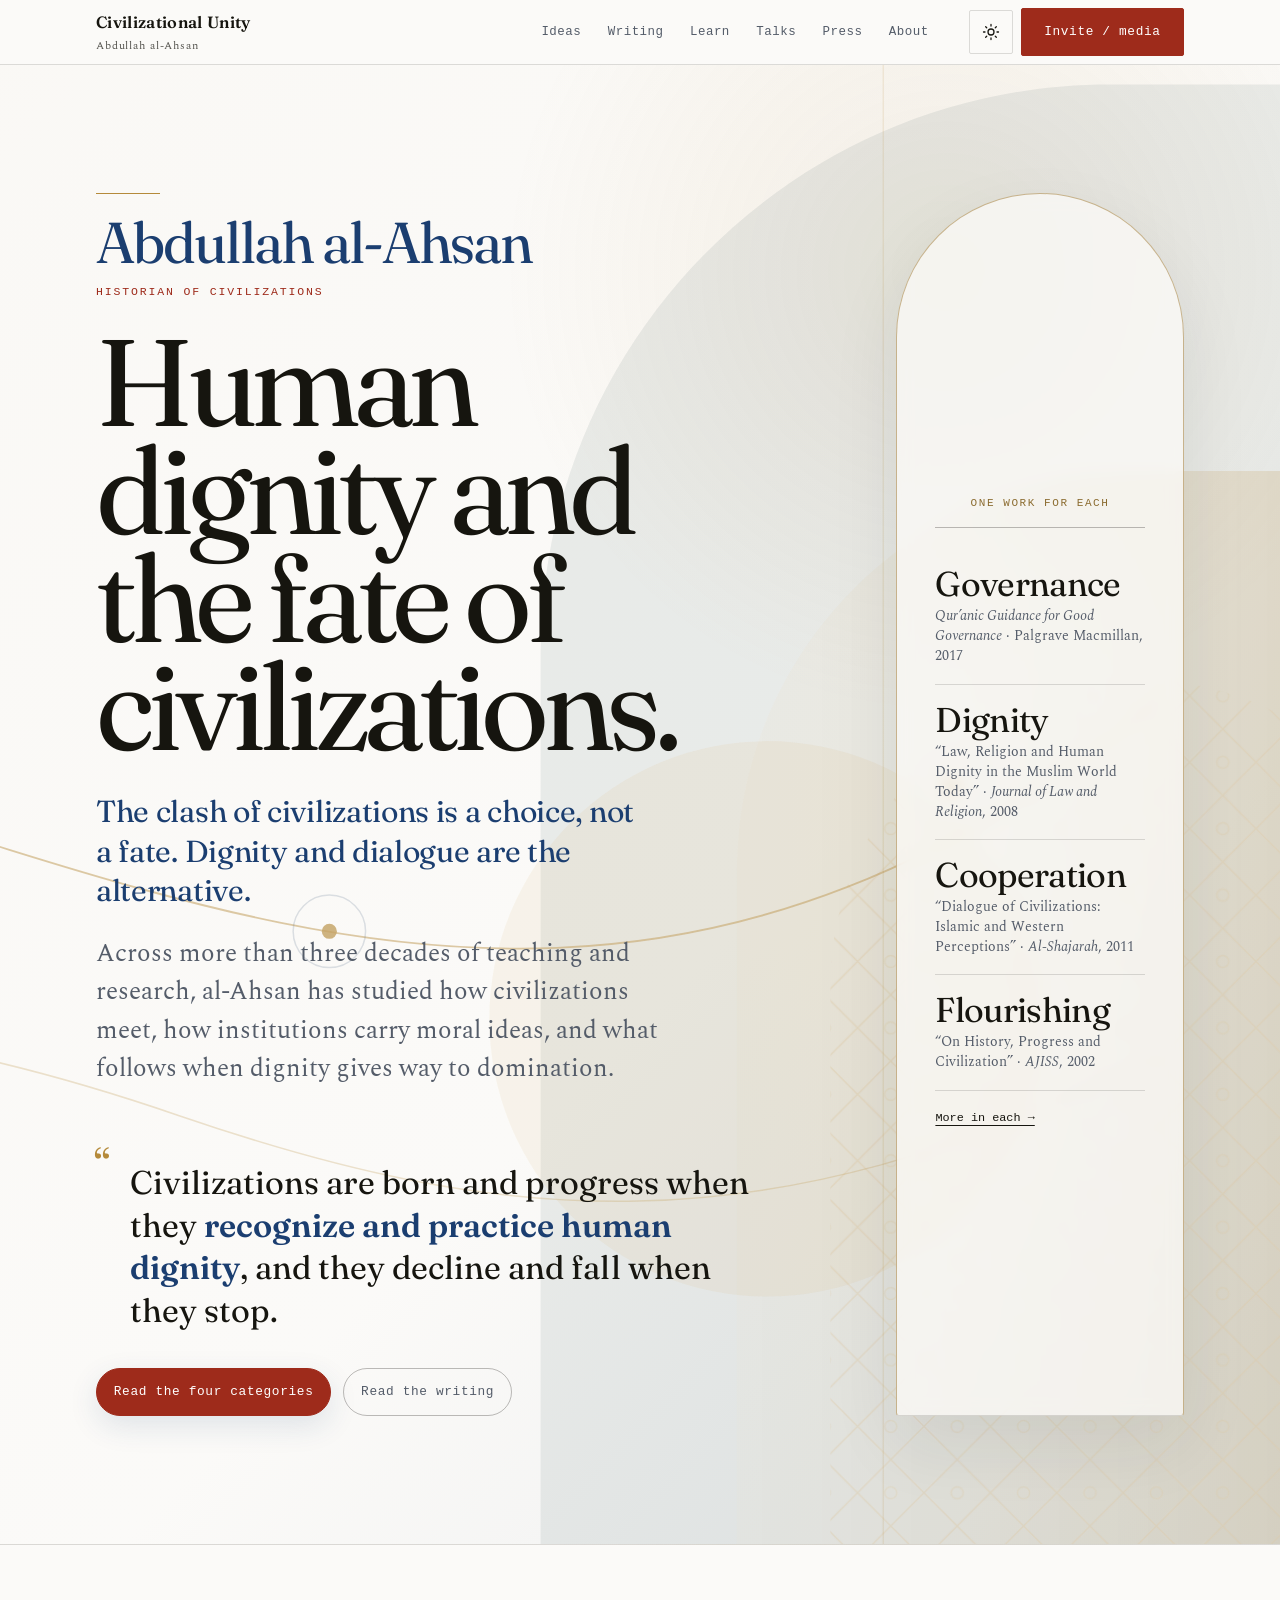
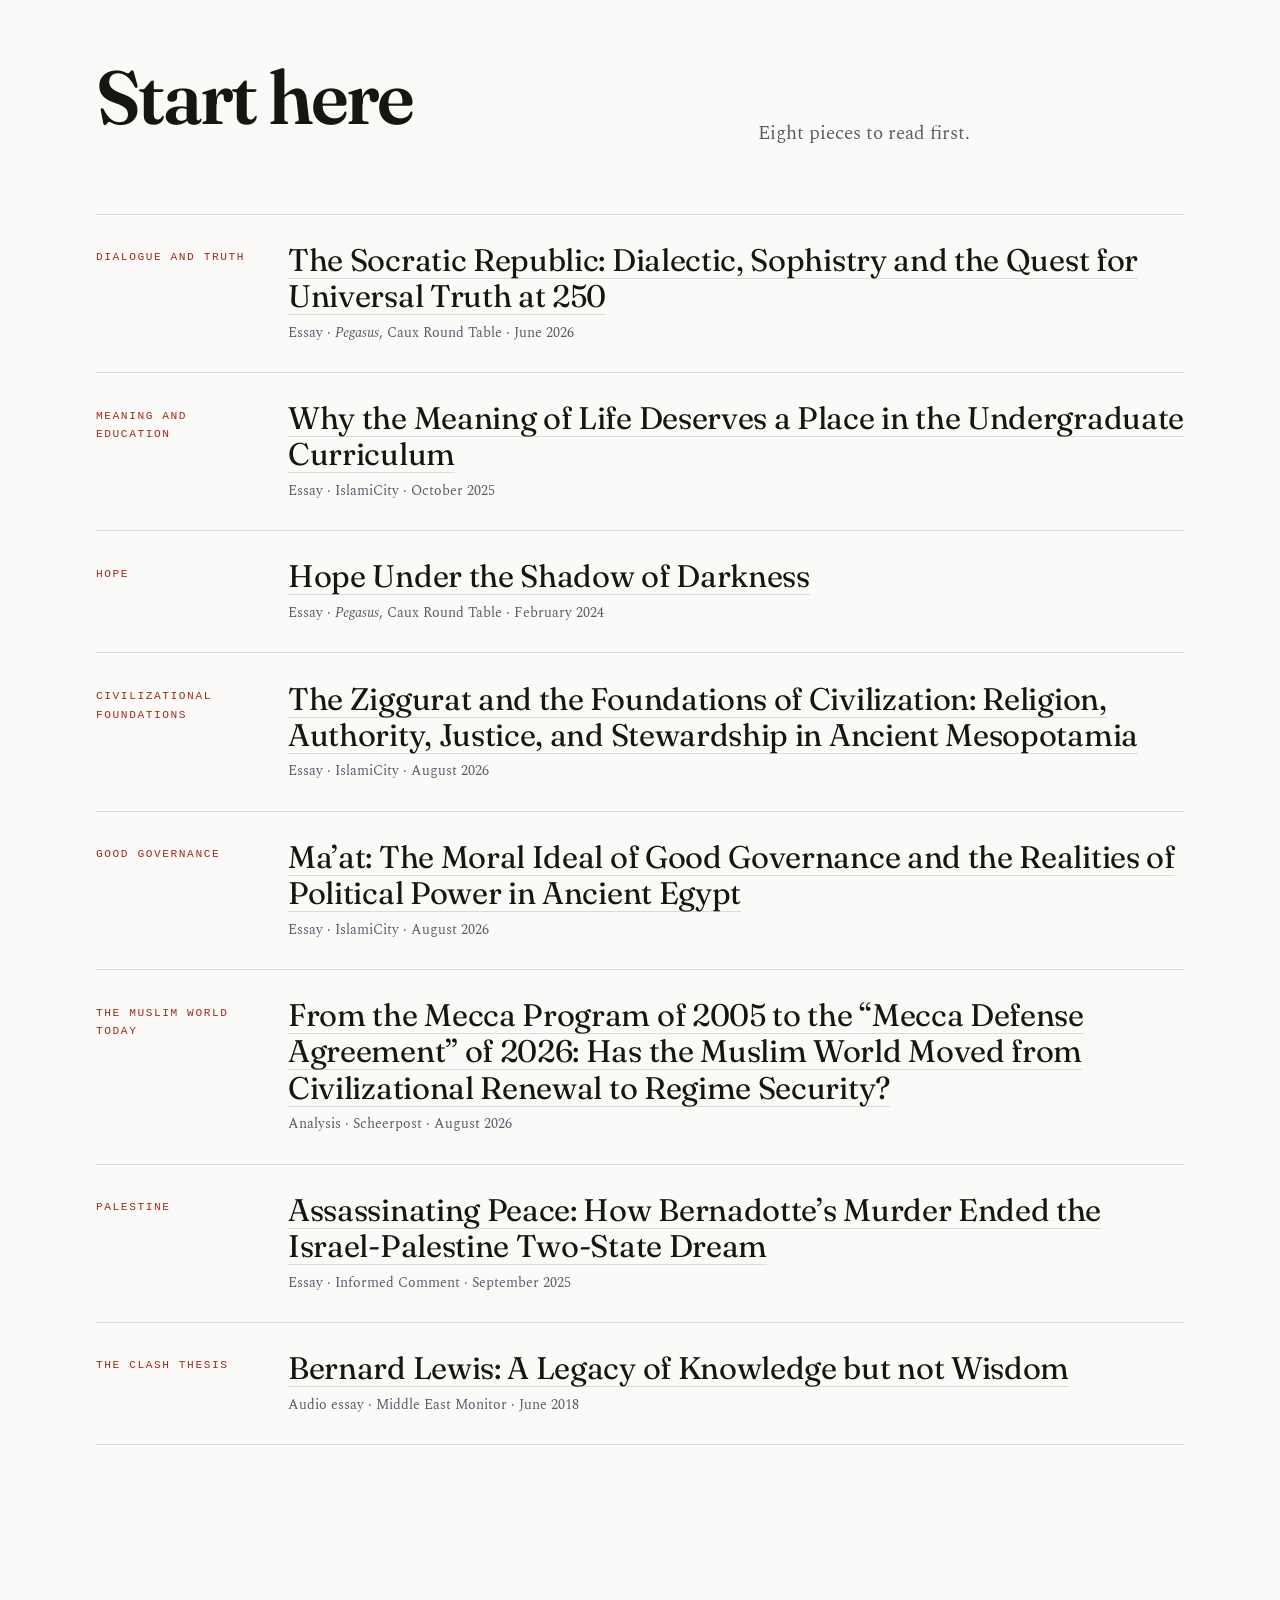
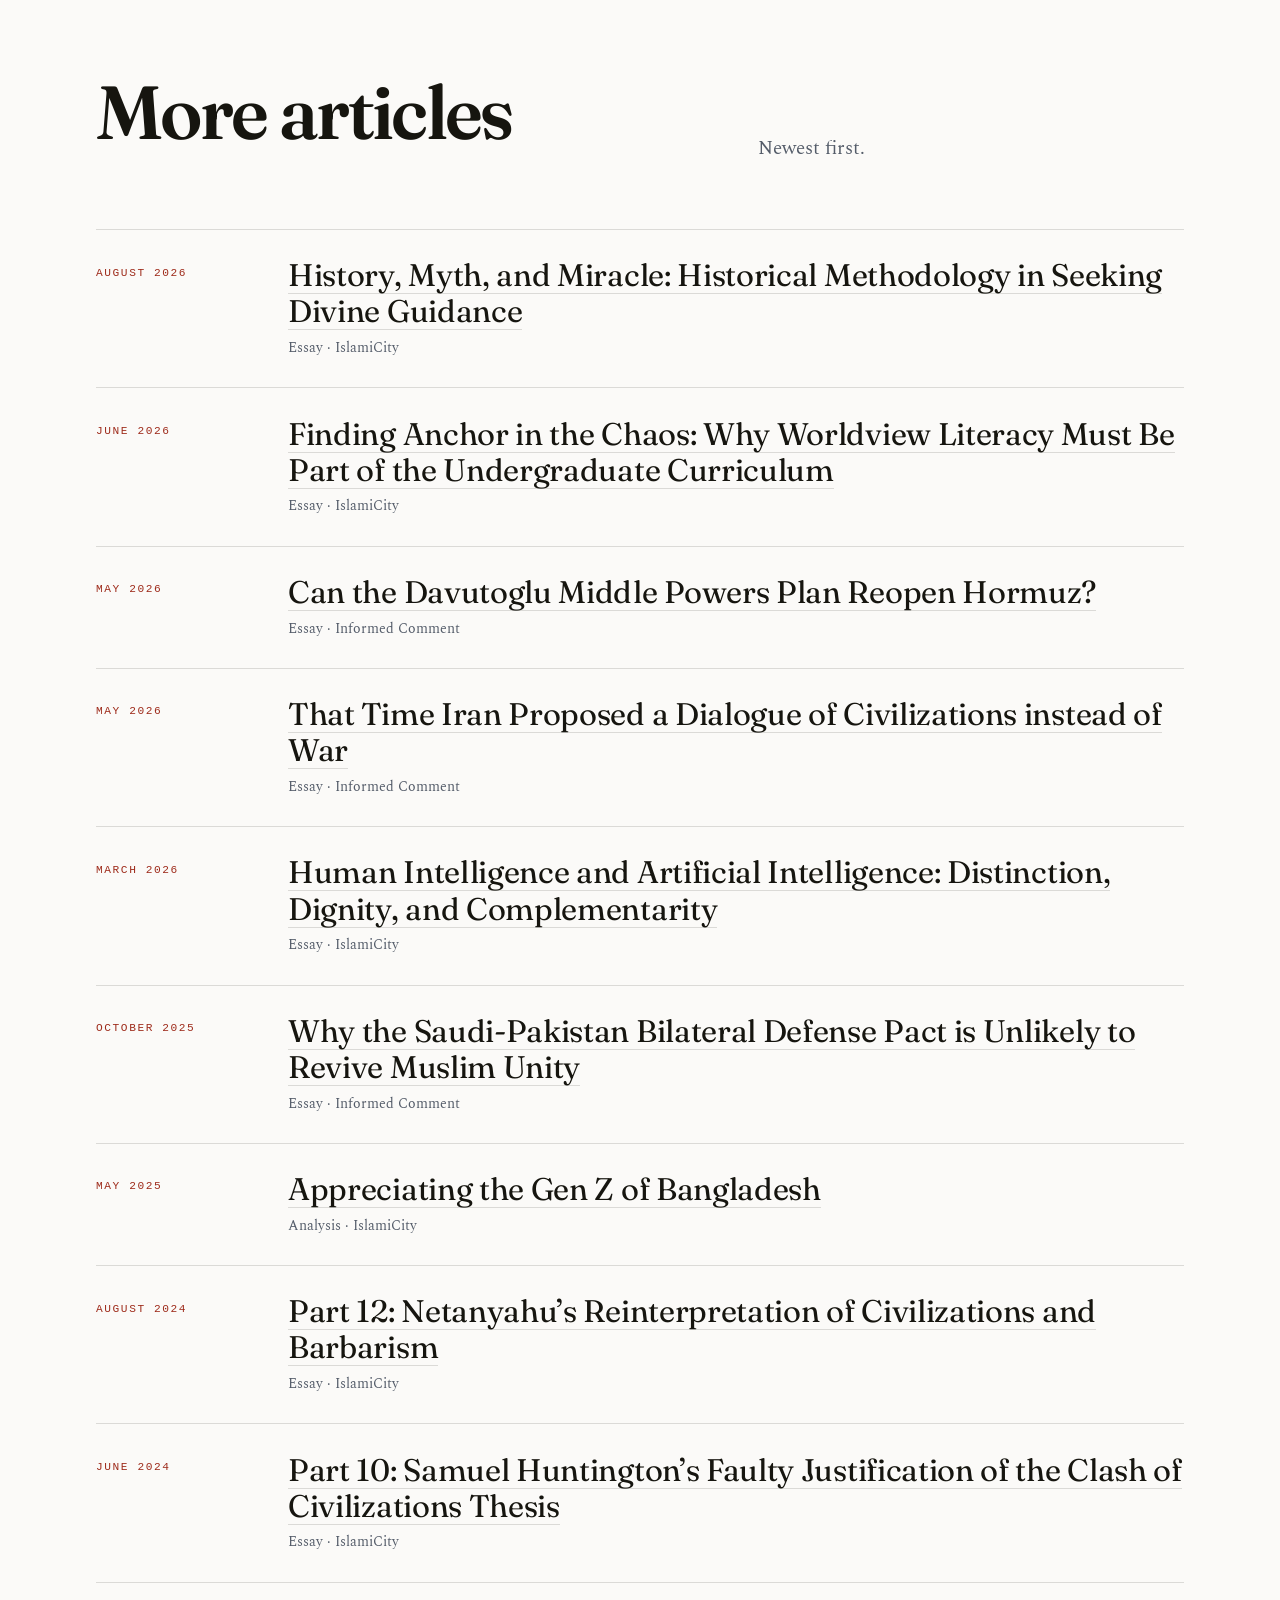
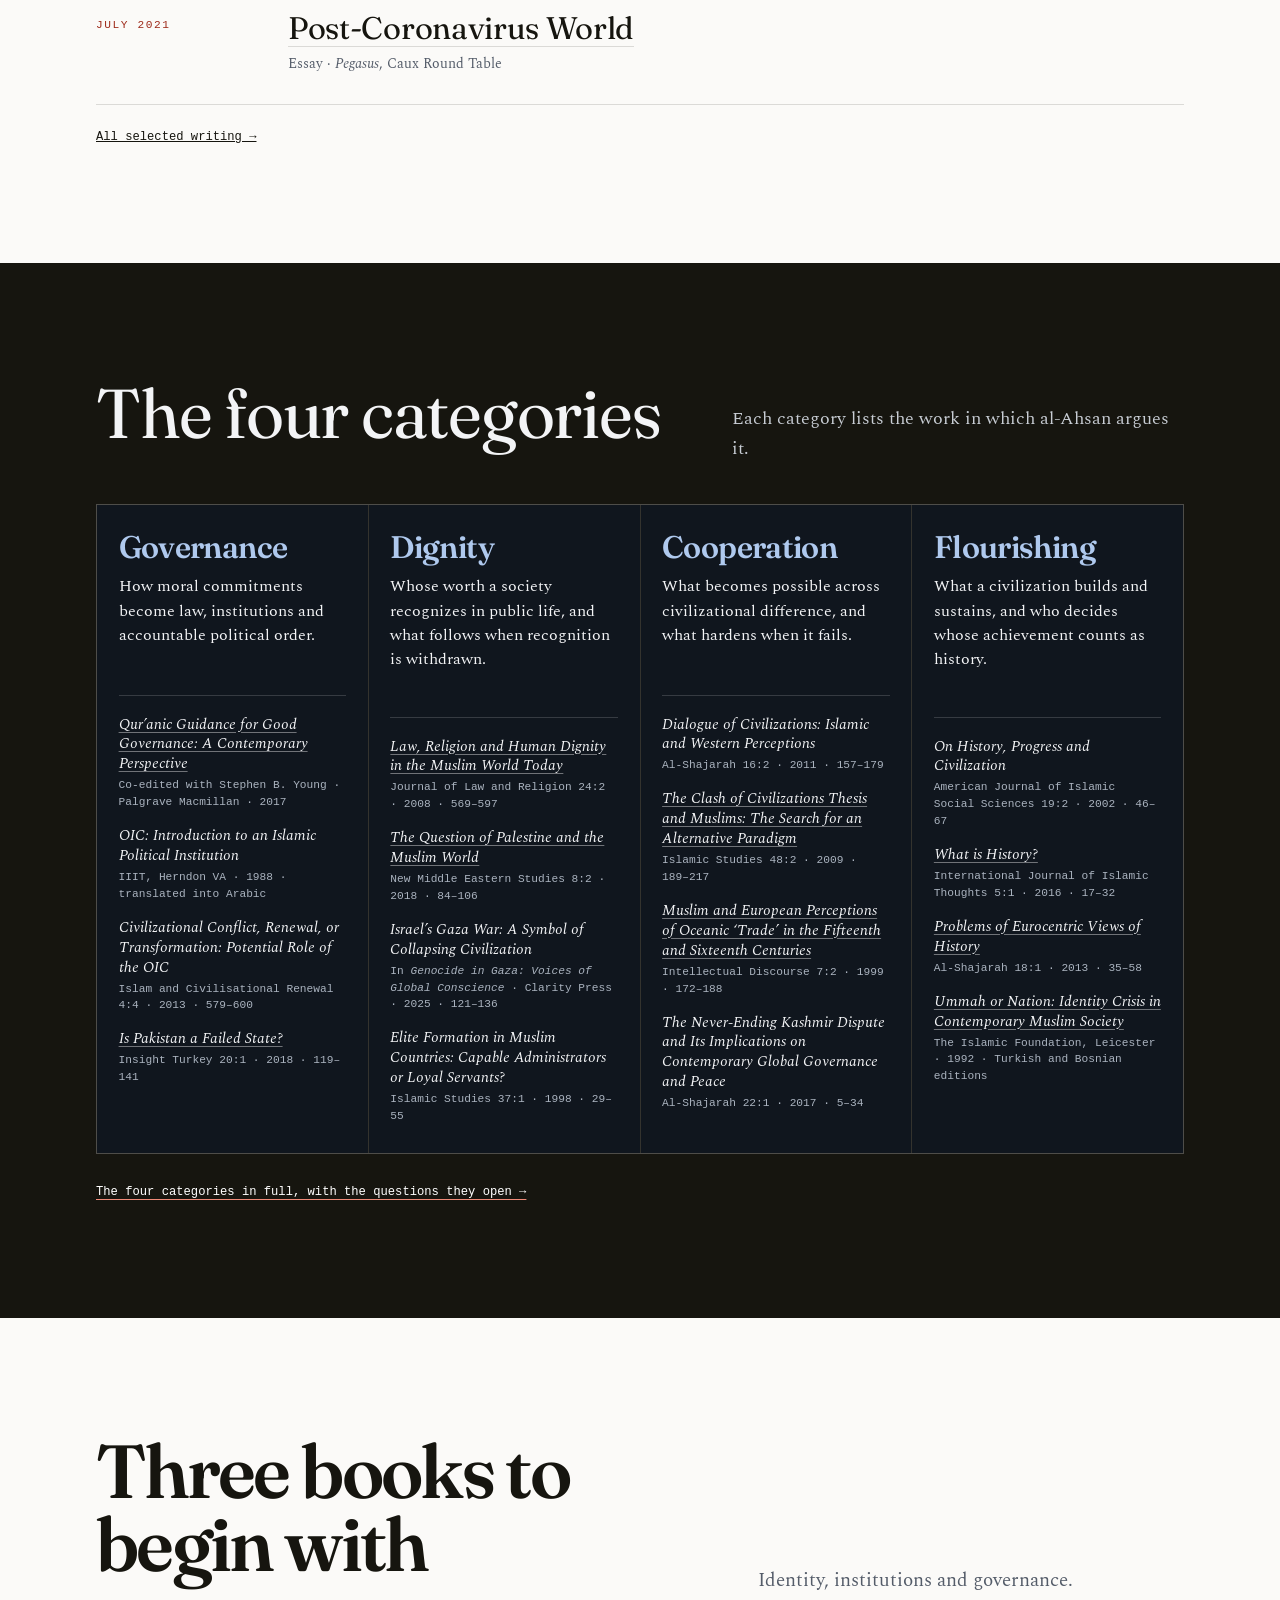
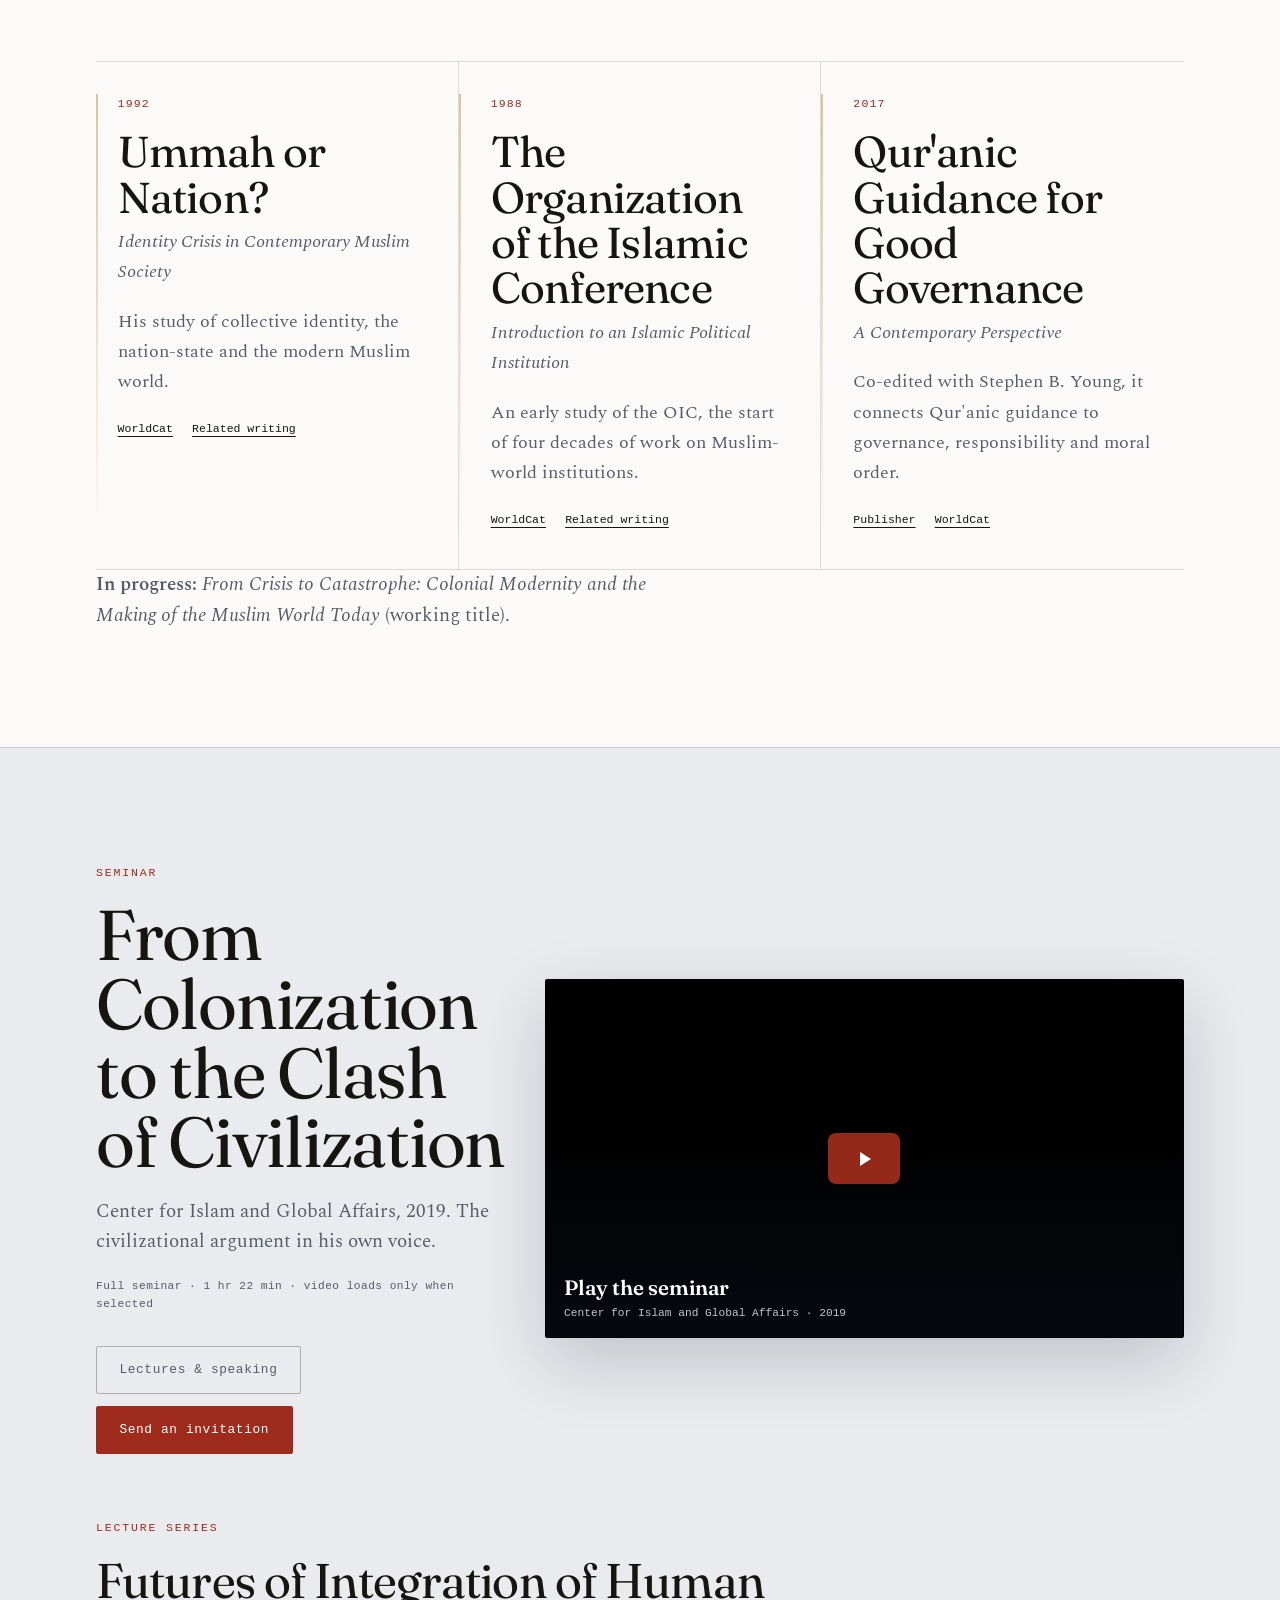
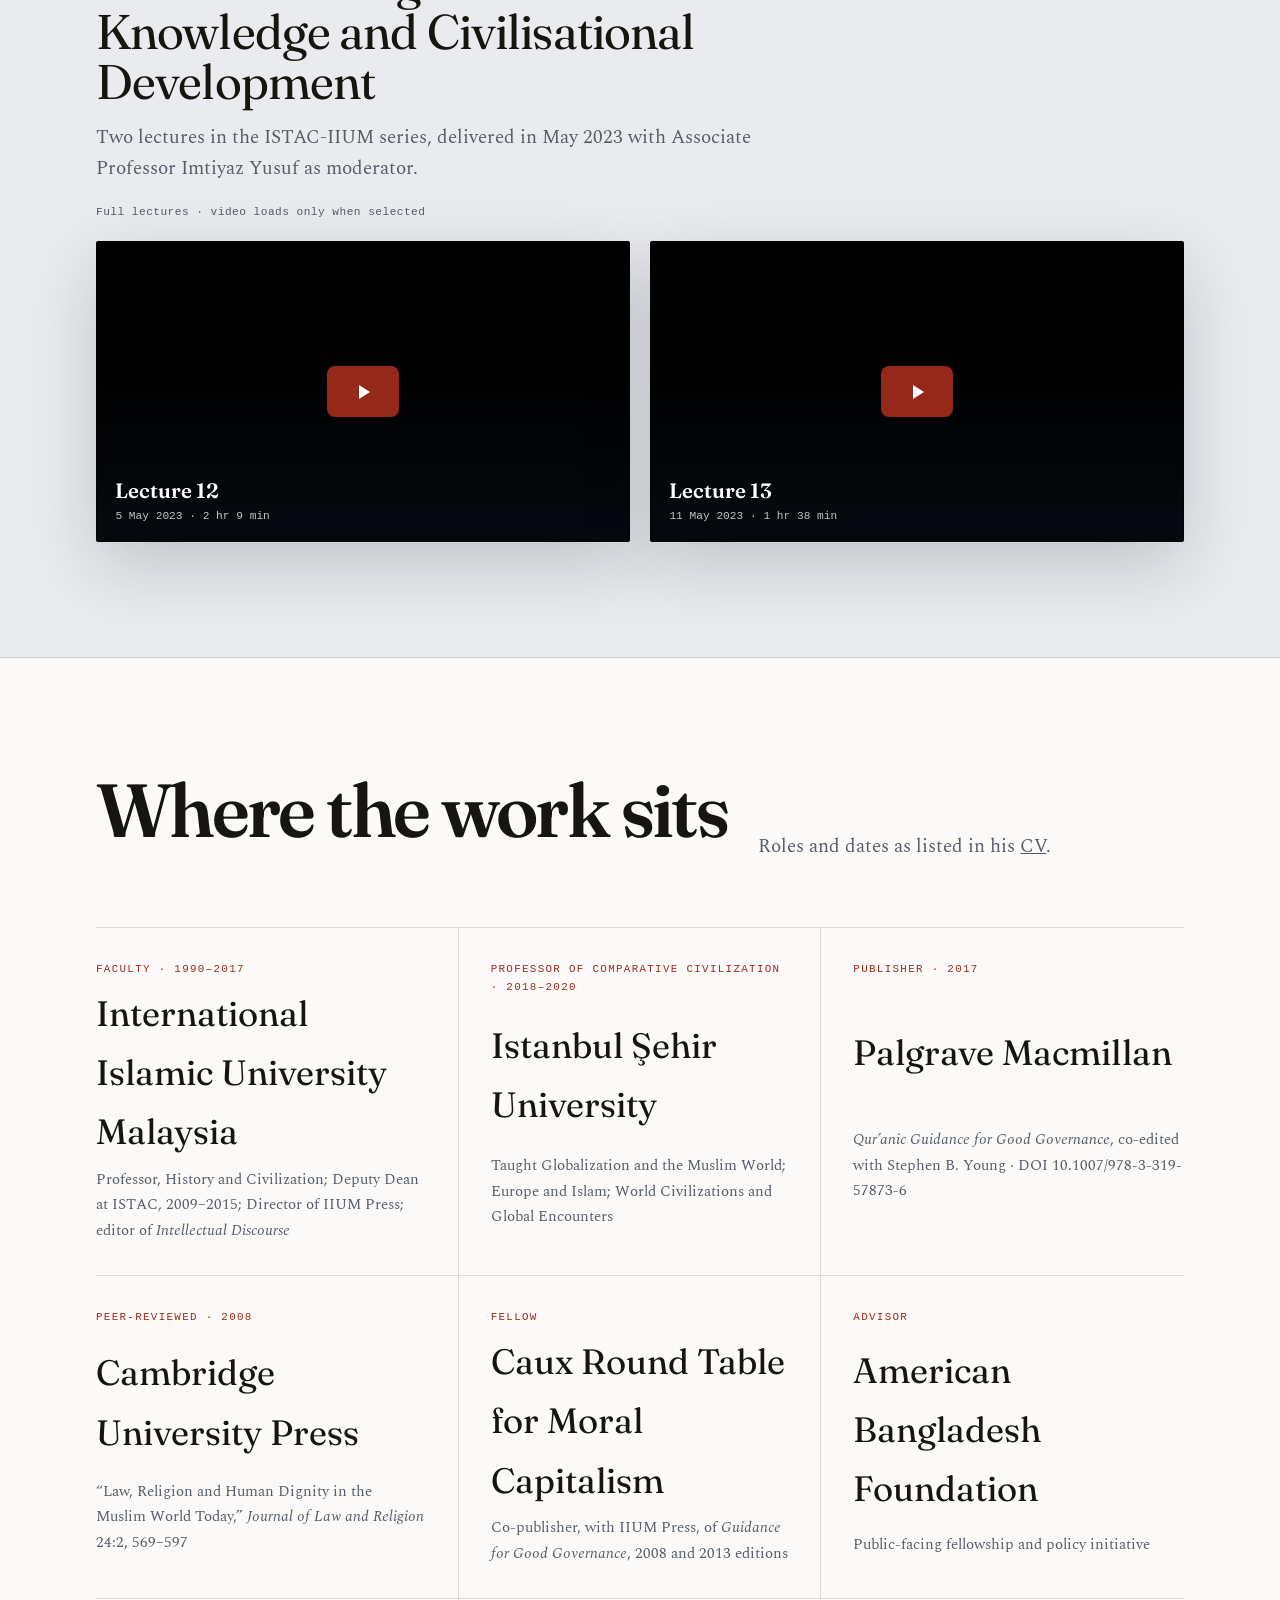
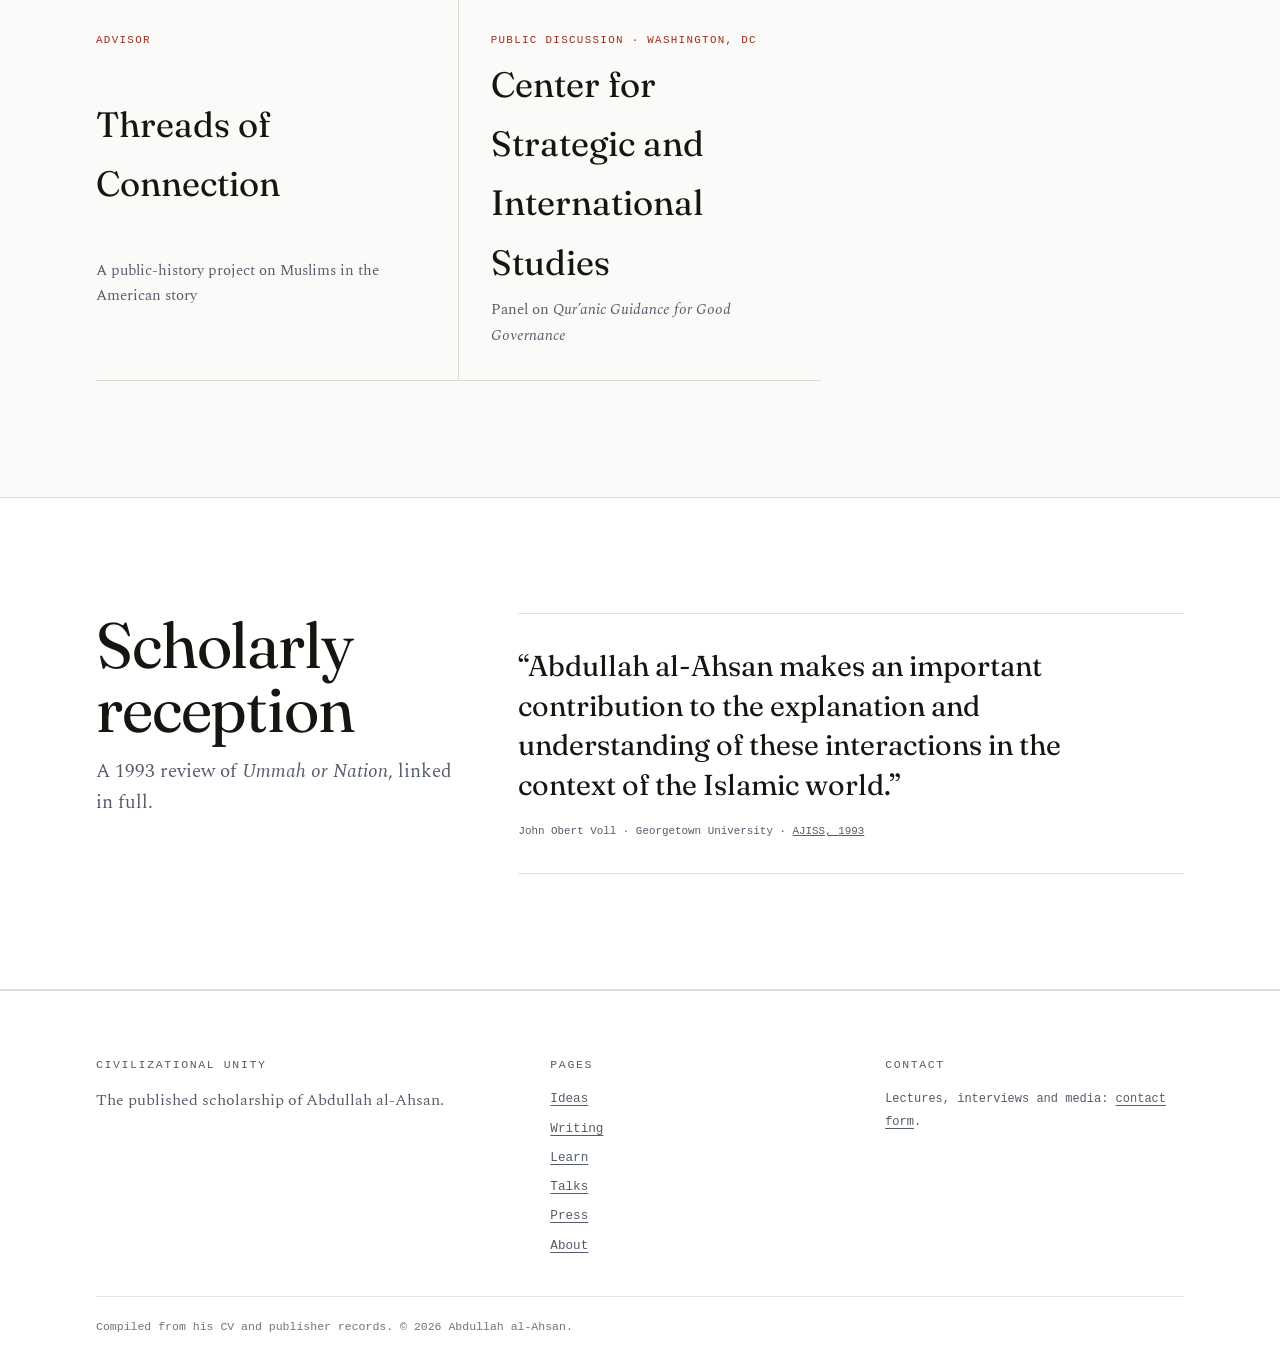
==== commit dc2f1f01: "Remove AI-sounding copy and fix site defects - explore nav order matches other pages and adds Press " ====
--- a/index.html
+++ b/index.html
@@ -3,13 +3,13 @@
 <head>
 <meta charset="utf-8">
 <meta name="viewport" content="width=device-width, initial-scale=1">
-<title>Abdullah al-Ahsan | Historian of Civilizations | Civilizational Unity</title>
-<meta name="description" content="Explore the scholarship of historian Abdullah al-Ahsan on human dignity, governance, civilizational dialogue, institutions, history and renewal through books, articles, lectures and source-linked research.">
+<title>Abdullah al-Ahsan | Historian of Civilizations</title>
+<meta name="description" content="Books, articles and lectures by historian Abdullah al-Ahsan on human dignity, governance, civilizational dialogue, institutions, history and renewal.">
 <link rel="canonical" href="https://civilizationalunity.com/">
 <meta name="robots" content="index,follow,max-image-preview:large,max-snippet:-1,max-video-preview:-1">
 <meta property="og:site_name" content="Civilizational Unity">
 <meta property="og:title" content="Abdullah al-Ahsan | Historian of Civilizations">
-<meta property="og:description" content="Explore Abdullah al-Ahsan’s scholarship on human dignity, governance, civilizational dialogue, institutions, history and renewal.">
+<meta property="og:description" content="Abdullah al-Ahsan’s scholarship on human dignity, governance, civilizational dialogue, institutions, history and renewal.">
 <meta property="og:url" content="https://civilizationalunity.com/">
 <meta property="og:type" content="profile">
 <meta property="og:image" content="https://civilizationalunity.com/media/og-card.png">
@@ -38,7 +38,7 @@
       "@id": "https://civilizationalunity.com/#website",
       "url": "https://civilizationalunity.com/",
       "name": "Civilizational Unity",
-      "description": "An intellectual gateway to the scholarship of historian Abdullah al-Ahsan.",
+      "description": "The scholarship of historian Abdullah al-Ahsan.",
       "about": {"@id": "https://civilizationalunity.com/#abdullah-al-ahsan"}
     },
     {
@@ -122,37 +122,26 @@
         <p class="eyebrow">Historian of civilizations</p>
         <h1>Human dignity and the fate of civilizations.</h1>
         <p class="gateway-hero__statement">The clash of civilizations is a choice, not a fate. Dignity and dialogue are the alternative.</p>
-        <p class="gateway-hero__lede">Across more than three decades of teaching and research, Abdullah al-Ahsan has examined how societies cohere, how institutions carry moral ideas, how civilizations encounter one another, and what happens when dignity gives way to domination.</p>
+        <p class="gateway-hero__lede">Across more than three decades of teaching and research, al-Ahsan has studied how civilizations meet, how institutions carry moral ideas, and what follows when dignity gives way to domination.</p>
         <blockquote class="thesis-quote">
           <p>Civilizations are born and progress when they <strong>recognize and practice human dignity</strong>, and they decline and fall when they stop.</p>
         </blockquote>
         <div class="btnrow gateway-actions">
           <a class="btn btn--go" href="#argument">Read the four categories</a>
-          <a class="btn btn--quiet" href="/writing">Browse the writing archive</a>
-          <a class="btn btn--quiet" href="/speaking#invite">Invite or interview</a>
+          <a class="btn btn--quiet" href="/writing">Read the writing</a>
         </div>
       </div>
 
-      <aside class="idea-axis" aria-label="A recurring line of argument">
-        <p class="idea-axis__kicker">A recurring line of argument</p>
+      <aside class="idea-axis" aria-label="One work for each">
+        <p class="idea-axis__kicker">One work for each</p>
         <ul>
           <li><strong>Governance</strong><small><cite>Qur’anic Guidance for Good Governance</cite> · Palgrave Macmillan, 2017</small></li>
           <li><strong>Dignity</strong><small>“Law, Religion and Human Dignity in the Muslim World Today” · <cite>Journal of Law and Religion</cite>, 2008</small></li>
           <li><strong>Cooperation</strong><small>“Dialogue of Civilizations: Islamic and Western Perceptions” · <cite>Al-Shajarah</cite>, 2011</small></li>
           <li><strong>Flourishing</strong><small>“On History, Progress and Civilization” · <cite>AJISS</cite>, 2002</small></li>
         </ul>
-        <p class="idea-axis__more"><a href="#argument">See the works in each →</a></p>
+        <p class="idea-axis__more"><a href="#argument">More in each →</a></p>
       </aside>
-    </div>
-  </section>
-
-  <section class="proof-strip" aria-label="Selected scholarly record">
-    <div class="shell proof-strip__grid">
-      <div><strong>5</strong><span>books</span></div>
-      <div><strong>50+</strong><span>publications listed in CV</span></div>
-      <div><strong>1990&ndash;2020</strong><span>university teaching</span></div>
-      <div><strong>PhD</strong><span>History · Michigan</span></div>
-      <div><strong>IIUM · Şehir · Caux</strong><span>selected institutions</span></div>
     </div>
   </section>
 
@@ -212,7 +201,7 @@
       <div>
         <h2>More articles</h2>
       </div>
-      <p class="lede">Newest first. The full selected archive, filterable by type, is on the <a href="/writing">writing page</a>.</p>
+      <p class="lede">Newest first.</p>
     </div>
     <ol class="recent-list">
       <li class="recent-item">
@@ -275,7 +264,7 @@
         <div>
           <h2>The four categories</h2>
         </div>
-        <p>Four categories that recur across the published record. Each one below lists the work in which Professor al-Ahsan actually argues it, with the journal, publisher and year.</p>
+        <p>Each category lists the work in which al-Ahsan argues it.</p>
       </div>
 
       <div class="categories">
@@ -333,7 +322,7 @@
       <div>
         <h2>Three books to begin with</h2>
       </div>
-      <p class="lede">A deliberately small starting shelf: identity, institutions, and governance. The full bibliography remains available in the writing archive.</p>
+      <p class="lede">Identity, institutions and governance.</p>
     </div>
 
     <div class="canon">
@@ -341,26 +330,25 @@
         <p class="canon__year">1992</p>
         <h3>Ummah or Nation?</h3>
         <p class="canon__subtitle">Identity Crisis in Contemporary Muslim Society</p>
-        <p>A central entry point into al-Ahsan’s long engagement with collective identity, the nation-state and the modern Muslim world.</p>
+        <p>His study of collective identity, the nation-state and the modern Muslim world.</p>
         <div class="canon__links"><a href="https://search.worldcat.org/search?q=Ummah+or+Nation+al-Ahsan">WorldCat</a><a href="/writing">Related writing</a></div>
       </article>
       <article class="canon__book">
         <p class="canon__year">1988</p>
         <h3>The Organization of the Islamic Conference</h3>
         <p class="canon__subtitle">Introduction to an Islamic Political Institution</p>
-        <p>An early institutional study that became part of a four-decade scholarly engagement with the OIC and Muslim-world institutions.</p>
+        <p>An early study of the OIC, the start of four decades of work on Muslim-world institutions.</p>
         <div class="canon__links"><a href="https://search.worldcat.org/search?q=Organization+of+the+Islamic+Conference+al-Ahsan">WorldCat</a><a href="/writing">Related writing</a></div>
       </article>
       <article class="canon__book">
         <p class="canon__year">2017</p>
         <h3>Qur'anic Guidance for Good Governance</h3>
         <p class="canon__subtitle">A Contemporary Perspective</p>
-        <p>Co-edited with Stephen B. Young, this volume connects Qur'anic guidance to questions of governance, responsibility and moral order.</p>
+        <p>Co-edited with Stephen B. Young, it connects Qur'anic guidance to governance, responsibility and moral order.</p>
         <div class="canon__links"><a href="https://link.springer.com/book/10.1007/978-3-319-57873-6">Publisher</a><a href="https://search.worldcat.org/search?q=Qur%27anic+Guidance+for+Good+Governance+al-Ahsan">WorldCat</a></div>
       </article>
     </div>
     <p class="lede"><strong>In progress:</strong> <cite>From Crisis to Catastrophe: Colonial Modernity and the Making of the Muslim World Today</cite> (working title).</p>
-    <p class="section-tail"><a href="/writing">Browse the complete writing archive →</a></p>
   </section>
 
   <section class="band seminar" id="seminar">
@@ -368,11 +356,11 @@
       <div class="seminar__copy">
         <p class="eyebrow">Seminar</p>
         <h2>From Colonization to the Clash of Civilization</h2>
-        <p class="lede">A full seminar from the Center for Islam and Global Affairs, 2019. It is the most direct way to hear the civilizational argument in Professor al-Ahsan’s own voice before moving into the written record.</p>
+        <p class="lede">Center for Islam and Global Affairs, 2019. The civilizational argument in his own voice.</p>
         <p class="seminar__meta">Full seminar · 1 hr 22 min · video loads only when selected</p>
         <div class="btnrow">
           <a class="btn btn--quiet" href="/speaking">Lectures &amp; speaking</a>
-          <a class="btn btn--go" href="/speaking#invite">Invite Professor al-Ahsan</a>
+          <a class="btn btn--go" href="/speaking#invite">Send an invitation</a>
         </div>
       </div>
       <button class="vid seminar__video" data-yt="O4E_kYWuYAU" data-title="From Colonization to the Clash of Civilization" style="background-image:url('https://i.ytimg.com/vi/O4E_kYWuYAU/maxresdefault.jpg')">
@@ -403,7 +391,7 @@
       <div>
         <h2>Where the work sits</h2>
       </div>
-      <p class="lede">Roles and dates follow the curriculum vitae Professor al-Ahsan supplied for this site on 5 August 2026. Publication entries link to the publisher’s own record.</p>
+      <p class="lede">Roles and dates as listed in his <a href="/cv">CV</a>.</p>
     </div>
 
     <div class="public-work__grid">
@@ -454,33 +442,17 @@
     <div class="shell reception-stage__grid">
       <div>
         <h2>Scholarly reception</h2>
-        <p class="lede">Two reviews of <cite>Ummah or Nation</cite> from 1993, linked in full so the surrounding assessment can be read alongside the quotation.</p>
+        <p class="lede">A 1993 review of <cite>Ummah or Nation</cite>, linked in full.</p>
       </div>
       <div class="review-stack">
         <blockquote>
           <p>“Abdullah al-Ahsan makes an important contribution to the explanation and understanding of these interactions in the context of the Islamic world.”</p>
           <footer>John Obert Voll · Georgetown University · <a href="https://www.ajis.org/index.php/ajiss/article/view/2478">AJISS, 1993</a></footer>
         </blockquote>
-        <blockquote>
-          <p>“The book also reads well and is well worth reading.”</p>
-          <footer>Abdul Rashid Moten · <a href="https://journals.iium.edu.my/intdiscourse/index.php/id/article/view/334">Intellectual Discourse, 1993</a></footer>
-        </blockquote>
-      </div>
-    </div>
-  </section>
-
-  <section class="band shell closing-gateway">
-    <h2>Where to go next</h2>
-    <p class="lede">A selected bibliography with source links, a public CV, media-ready biographies, and a form for lecture and interview requests.</p>
-    <div class="closing-links">
-      <a href="/writing"><strong>Writing</strong><small>Books, articles, chapters and commentary, searchable by topic</small></a>
-      <a href="/framework"><strong>Ideas</strong><small>The four categories, the questions they open, and the source trail</small></a>
-      <a href="/explore"><strong>Learn</strong><small>Reading paths, chronology and citation records for teaching</small></a>
-      <a href="/speaking"><strong>Talks</strong><small>Lectures, seminars and recorded conversations</small></a>
-      <a href="/about"><strong>About</strong><small>Biography, appointments and authority identifiers</small></a>
-      <a href="/speaking#invite"><strong>Invite or interview</strong><small>Lectures, seminars, media and institutional requests</small></a>
-    </div>
-  </section>
+      </div>
+    </div>
+  </section>
+
 </main>
 
 <footer class="foot home-foot">
@@ -488,24 +460,25 @@
     <div class="foot__grid">
       <div>
         <p class="foot__h">Civilizational Unity</p>
-        <p class="lede" style="font-size:1rem">The published scholarship of Abdullah al-Ahsan, with the source record attached.</p>
-      </div>
-      <div>
-        <p class="foot__h">Explore</p>
+        <p class="lede" style="font-size:1rem">The published scholarship of Abdullah al-Ahsan.</p>
+      </div>
+      <div>
+        <p class="foot__h">Pages</p>
         <ul>
           <li><a href="/framework">Ideas</a></li>
           <li><a href="/writing">Writing</a></li>
           <li><a href="/explore">Learn</a></li>
           <li><a href="/speaking">Talks</a></li>
+          <li><a href="/press">Press</a></li>
           <li><a href="/about">About</a></li>
         </ul>
       </div>
       <div>
-        <p class="foot__h">Editorial note</p>
-        <p class="foot__ids">The site distinguishes Professor al-Ahsan’s authored scholarship from editorial synthesis and links readers back to the underlying record. <a href="/about">Read the editorial standard.</a></p>
-      </div>
-    </div>
-    <p class="foot__note">Civilizational Unity is a public knowledge resource. &copy; 2026 Abdullah al-Ahsan.</p>
+        <p class="foot__h">Contact</p>
+        <p class="foot__ids">Lectures, interviews and media: <a href="/speaking#invite">contact form</a>.</p>
+      </div>
+    </div>
+    <p class="foot__note">Compiled from his CV and publisher records. &copy; 2026 Abdullah al-Ahsan.</p>
   </div>
 </footer>
 
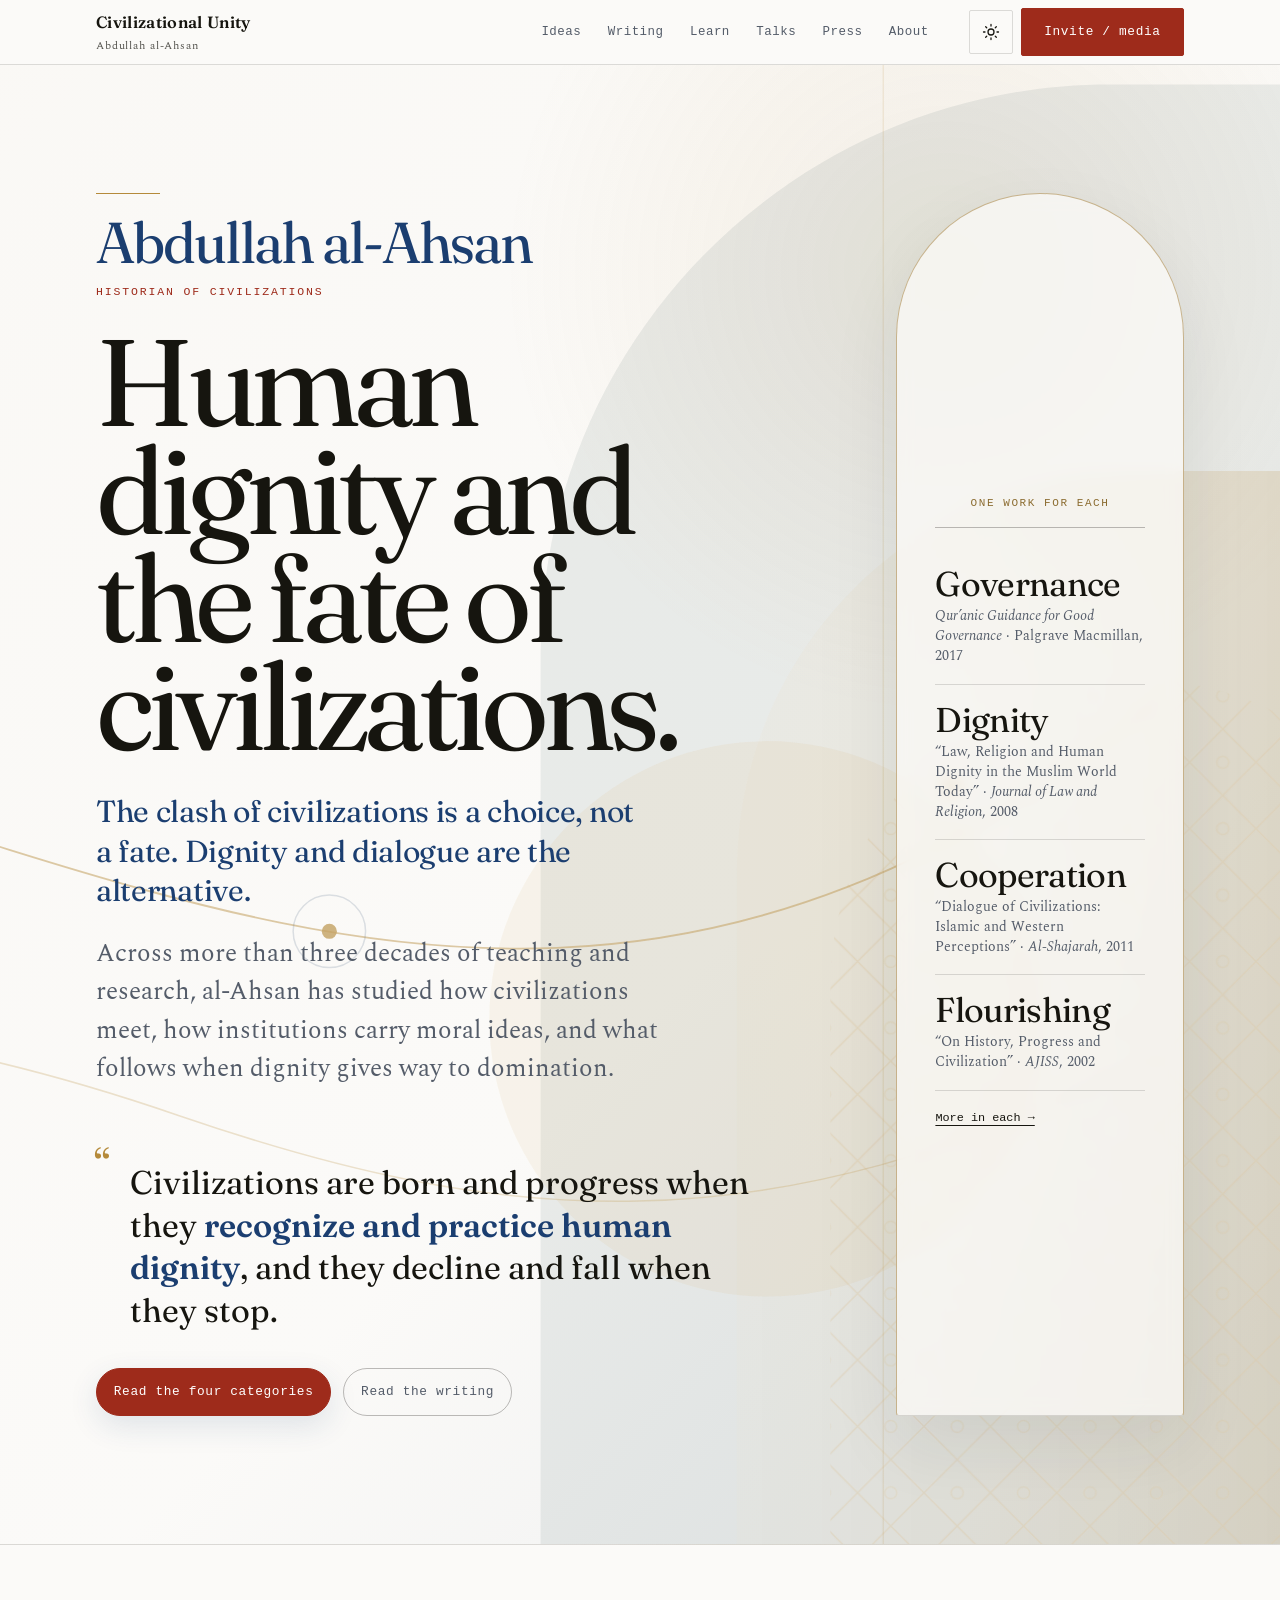
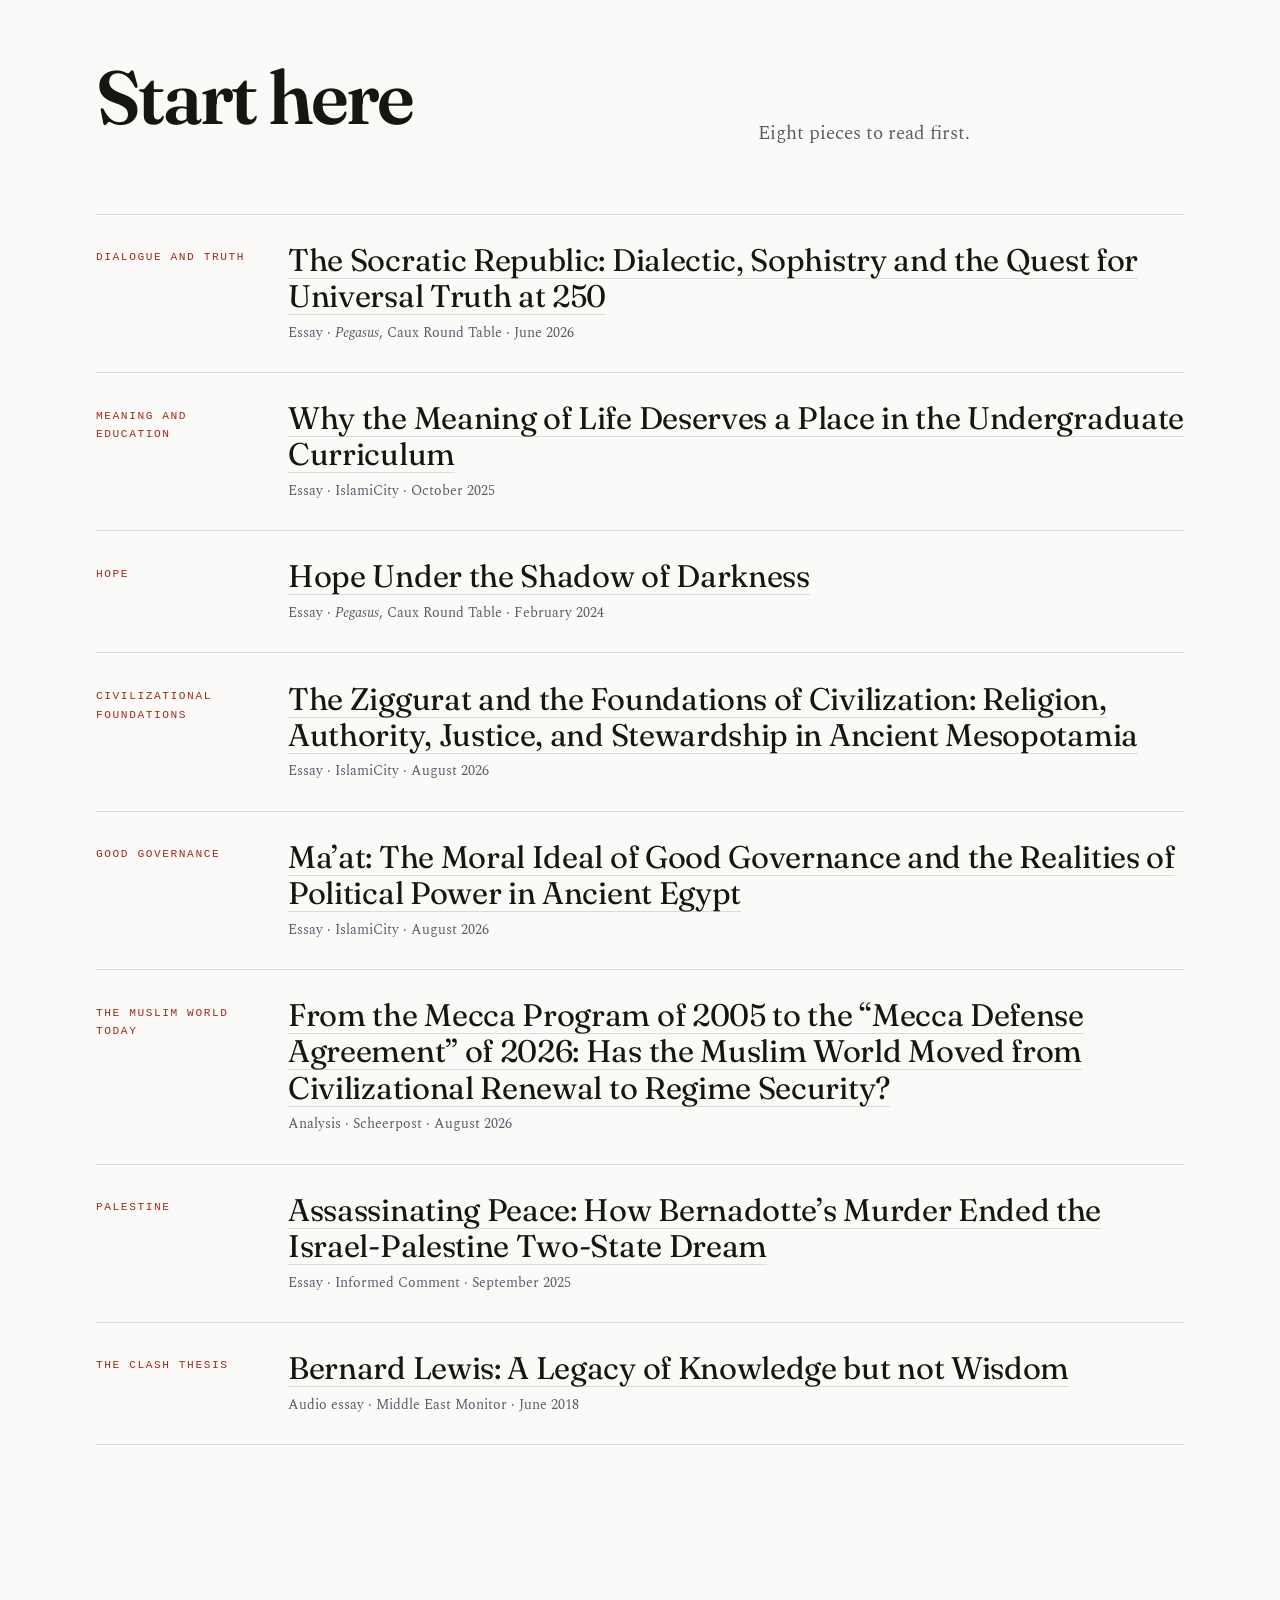
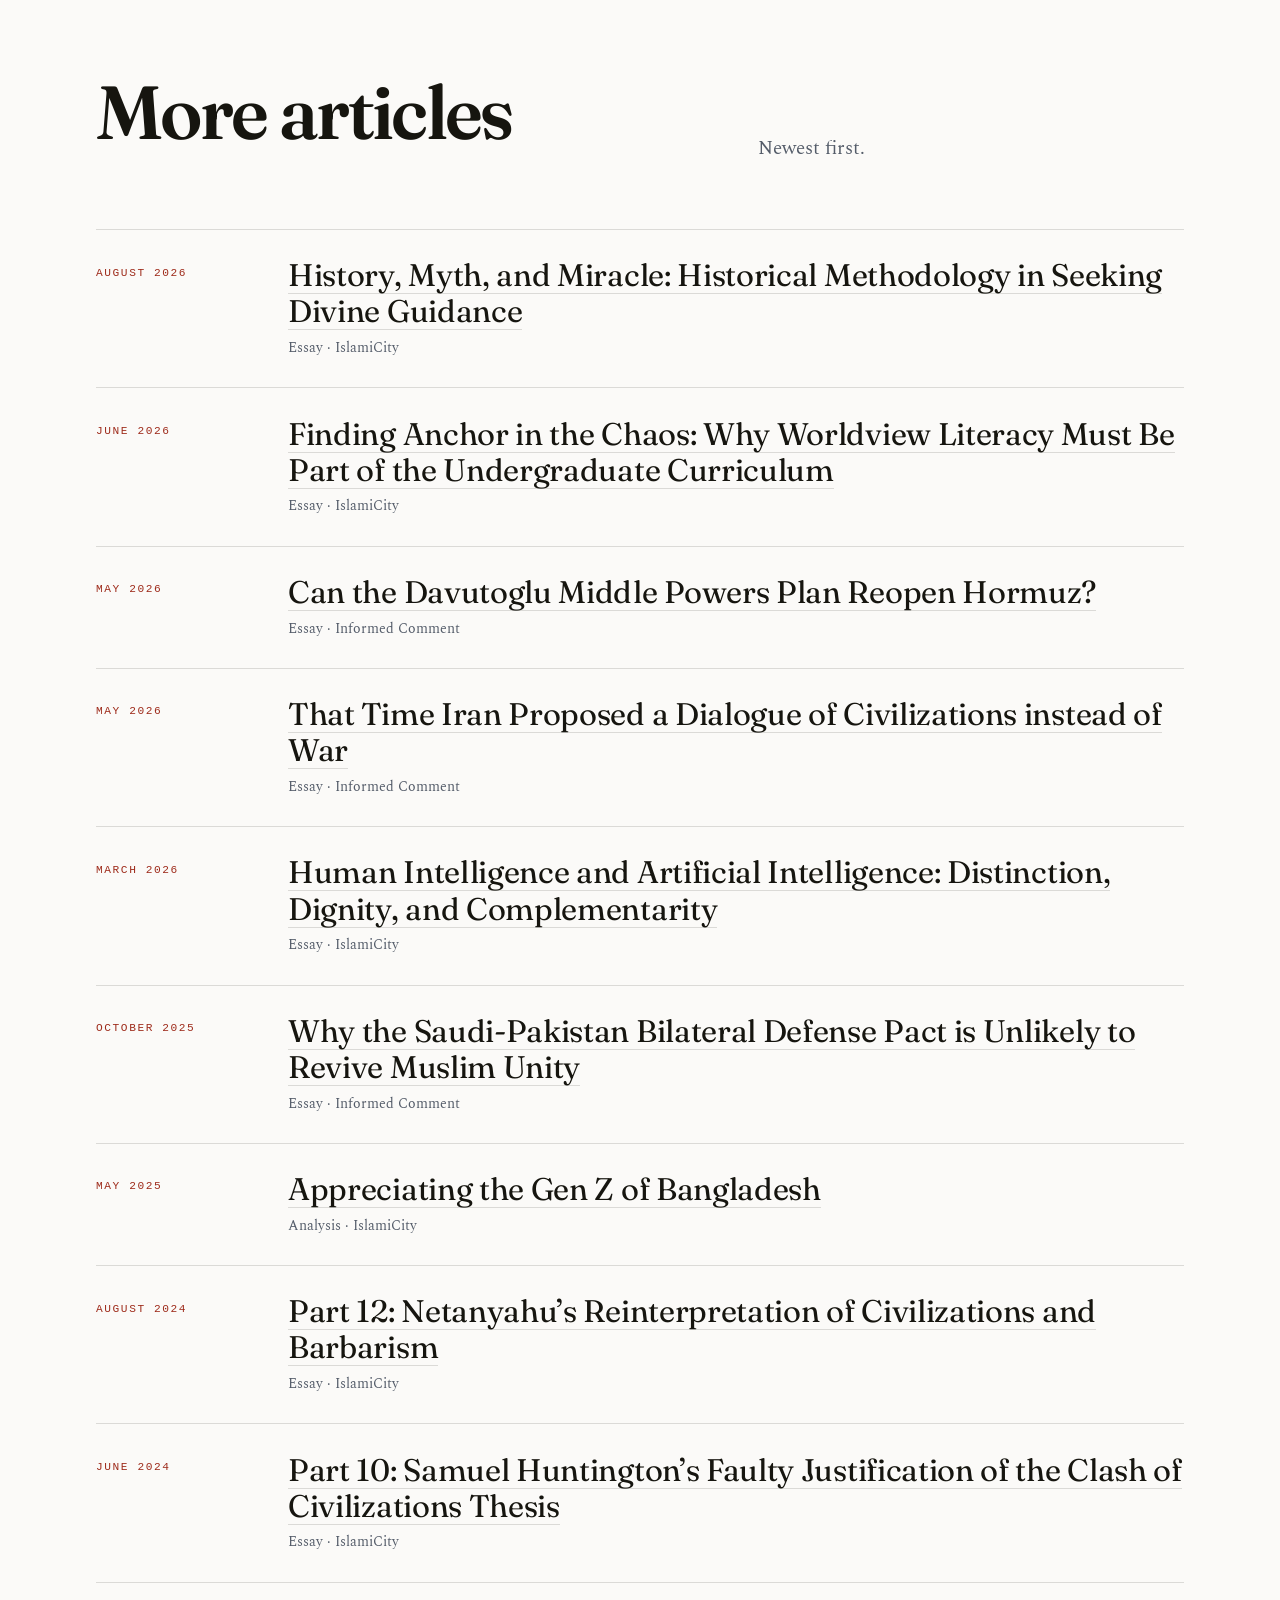
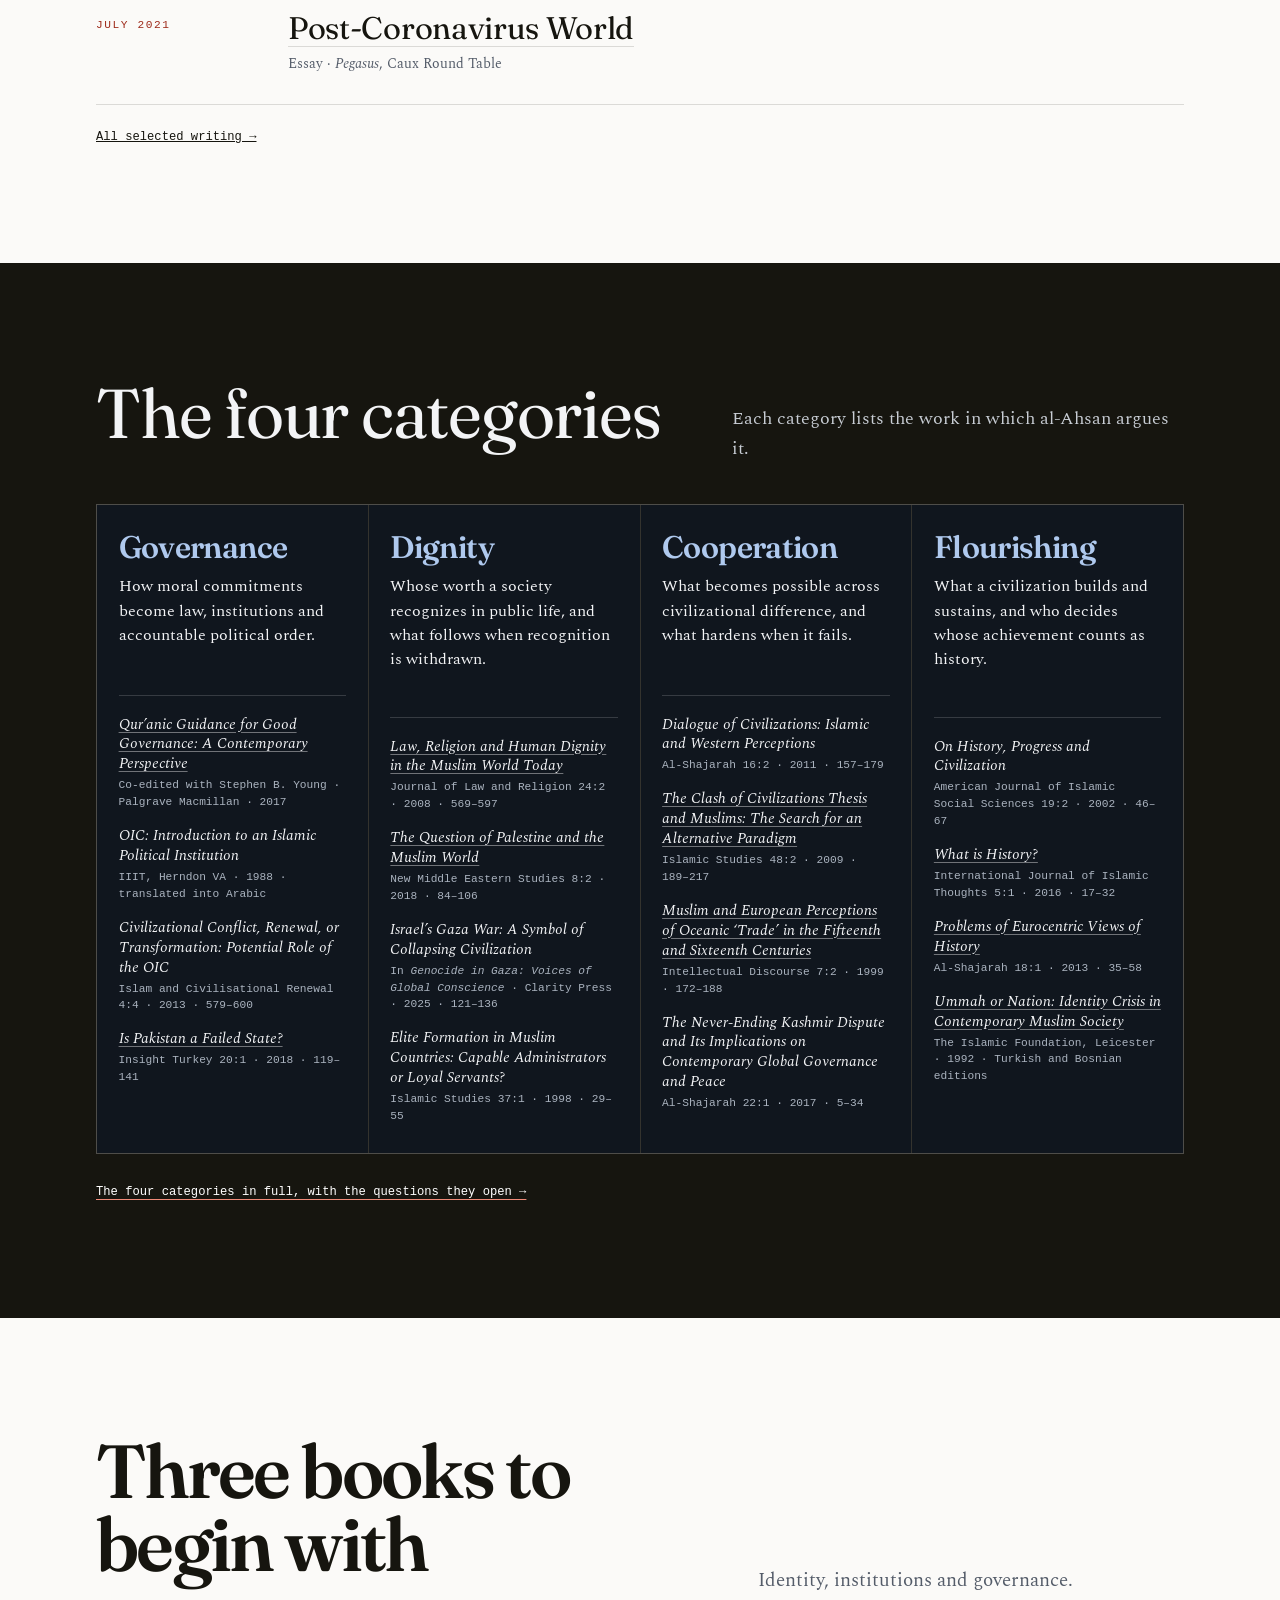
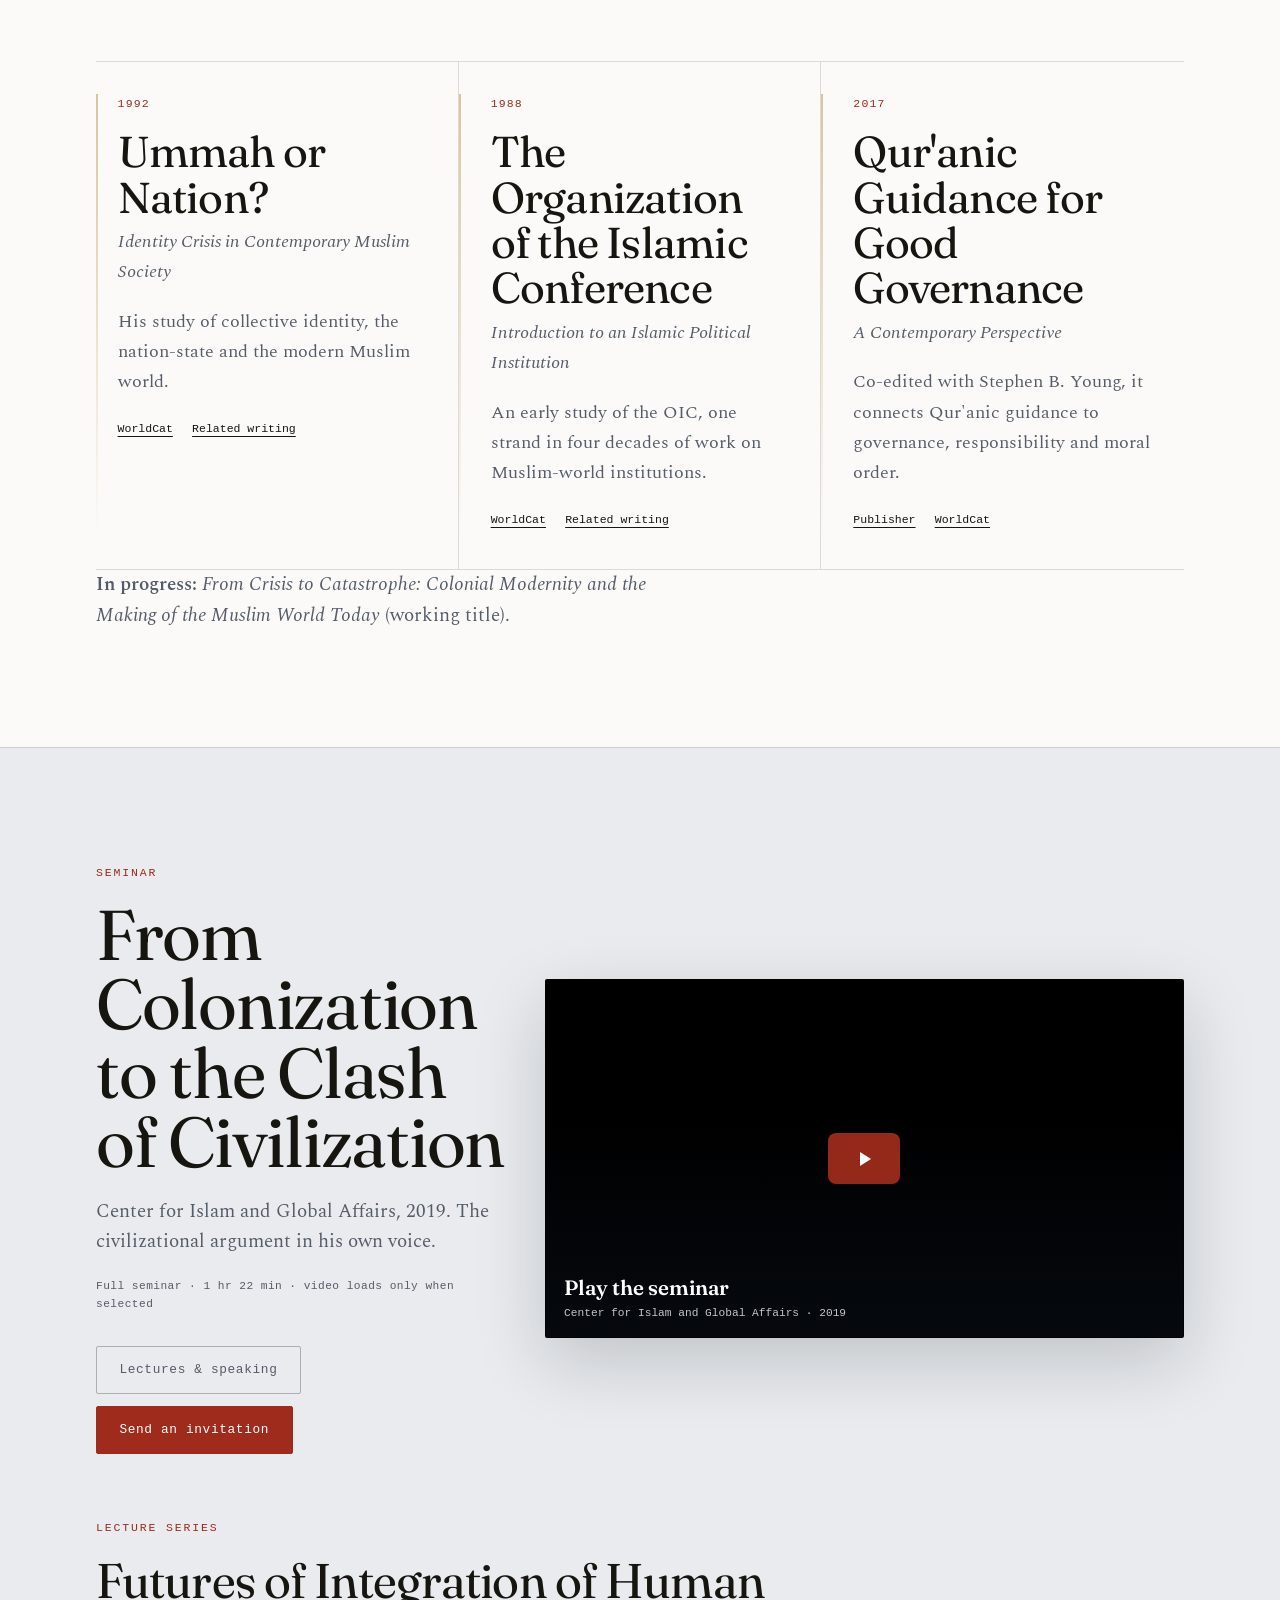
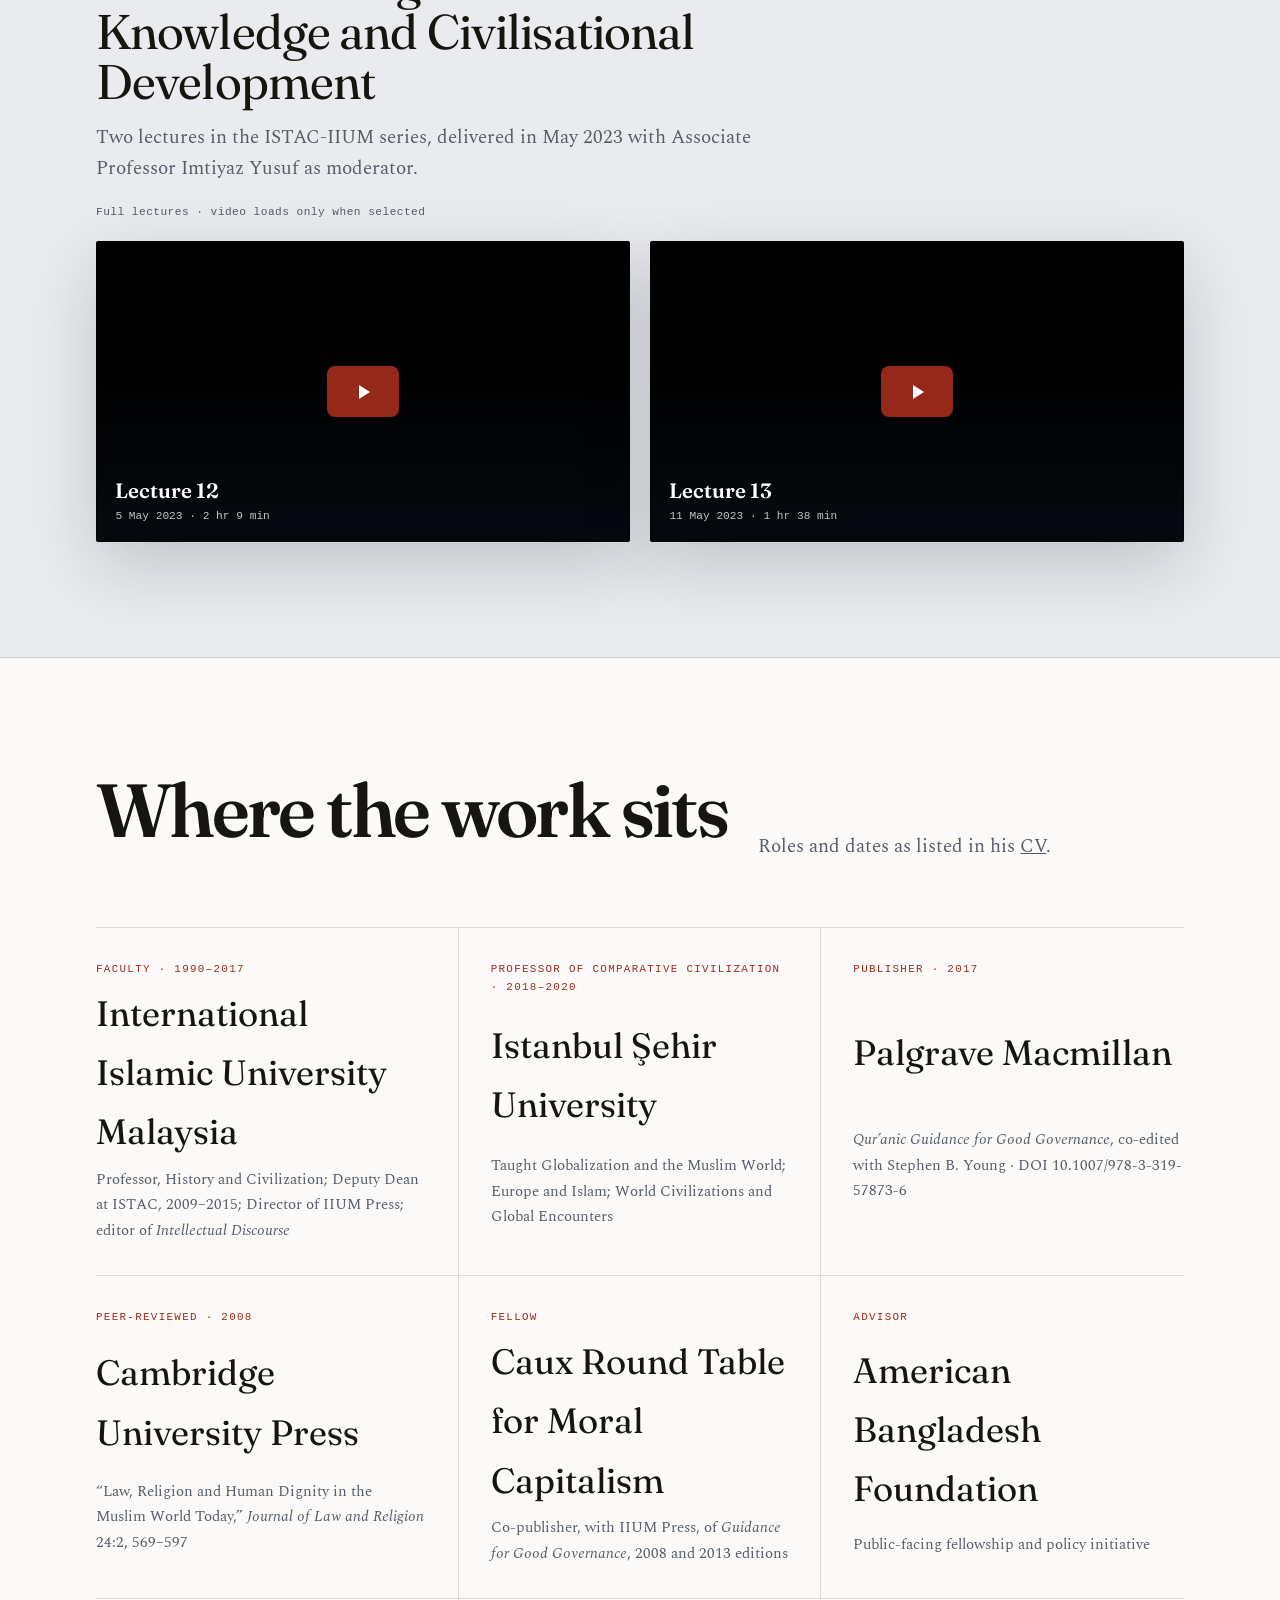
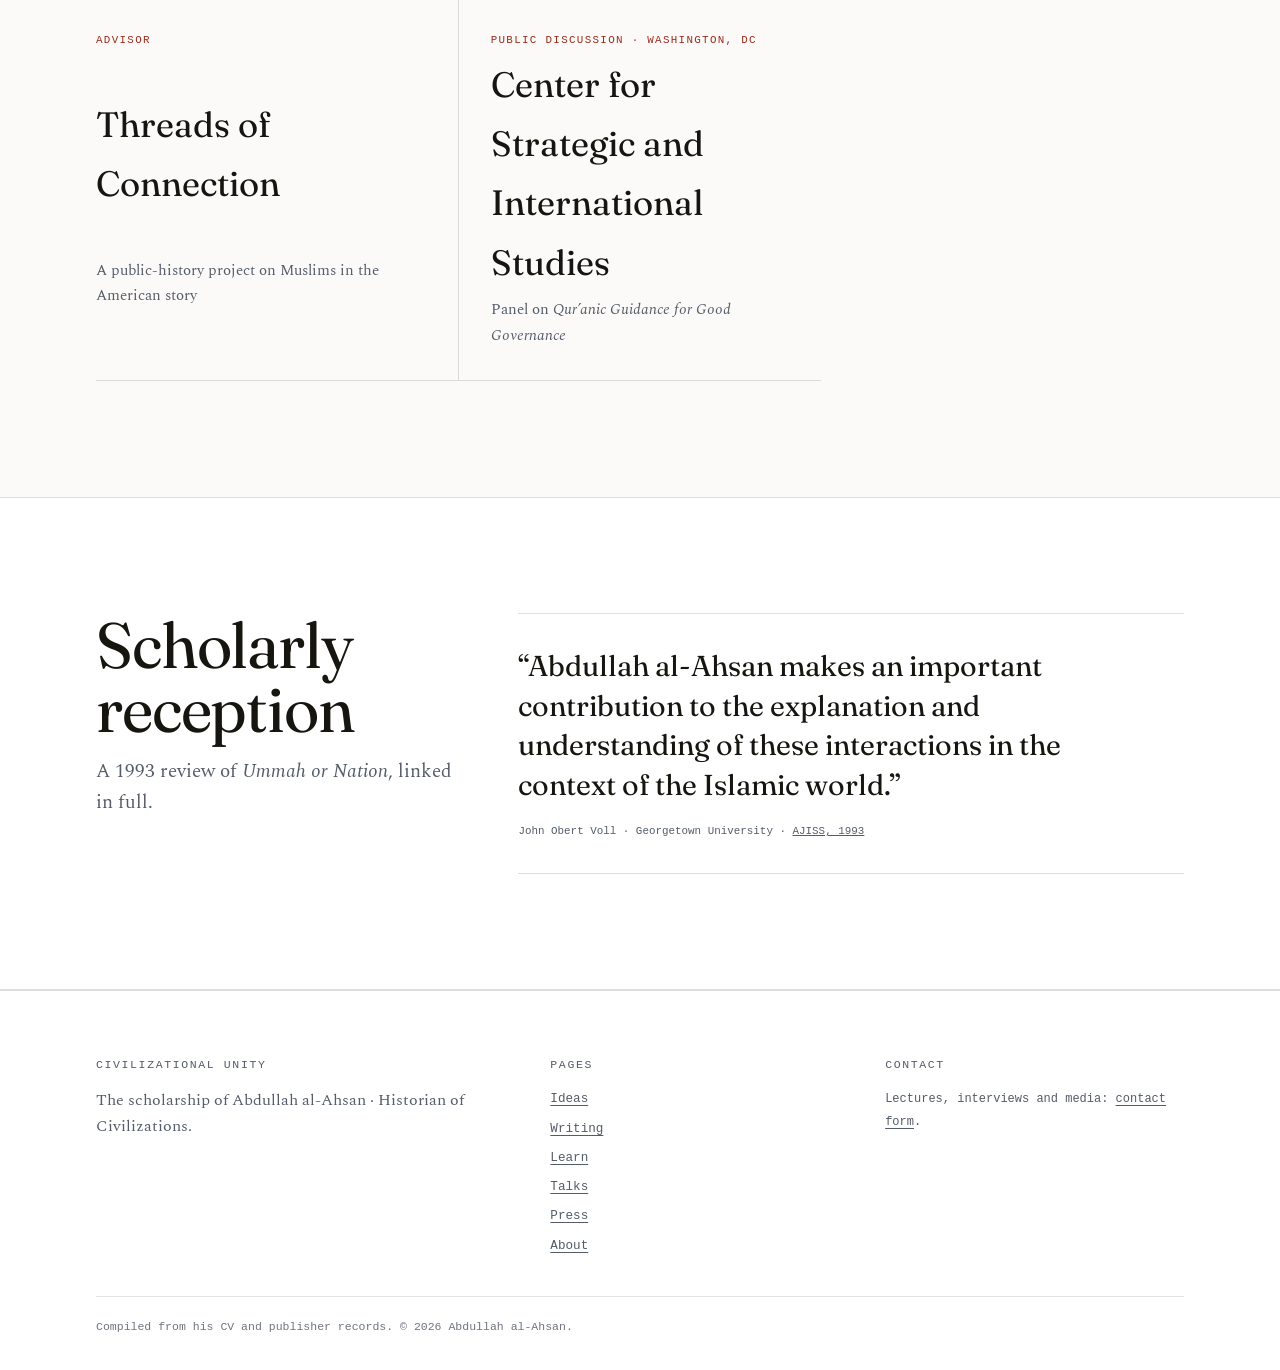
==== commit ec2609c8: "Polish from multi-lens review - Attribute the dignity formulation to al-Ahsan on framework and press" ====
--- a/index.html
+++ b/index.html
@@ -337,7 +337,7 @@
         <p class="canon__year">1988</p>
         <h3>The Organization of the Islamic Conference</h3>
         <p class="canon__subtitle">Introduction to an Islamic Political Institution</p>
-        <p>An early study of the OIC, the start of four decades of work on Muslim-world institutions.</p>
+        <p>An early study of the OIC, one strand in four decades of work on Muslim-world institutions.</p>
         <div class="canon__links"><a href="https://search.worldcat.org/search?q=Organization+of+the+Islamic+Conference+al-Ahsan">WorldCat</a><a href="/writing">Related writing</a></div>
       </article>
       <article class="canon__book">
@@ -460,7 +460,7 @@
     <div class="foot__grid">
       <div>
         <p class="foot__h">Civilizational Unity</p>
-        <p class="lede" style="font-size:1rem">The published scholarship of Abdullah al-Ahsan.</p>
+        <p class="lede" style="font-size:1rem">The scholarship of Abdullah al-Ahsan · Historian of Civilizations.</p>
       </div>
       <div>
         <p class="foot__h">Pages</p>
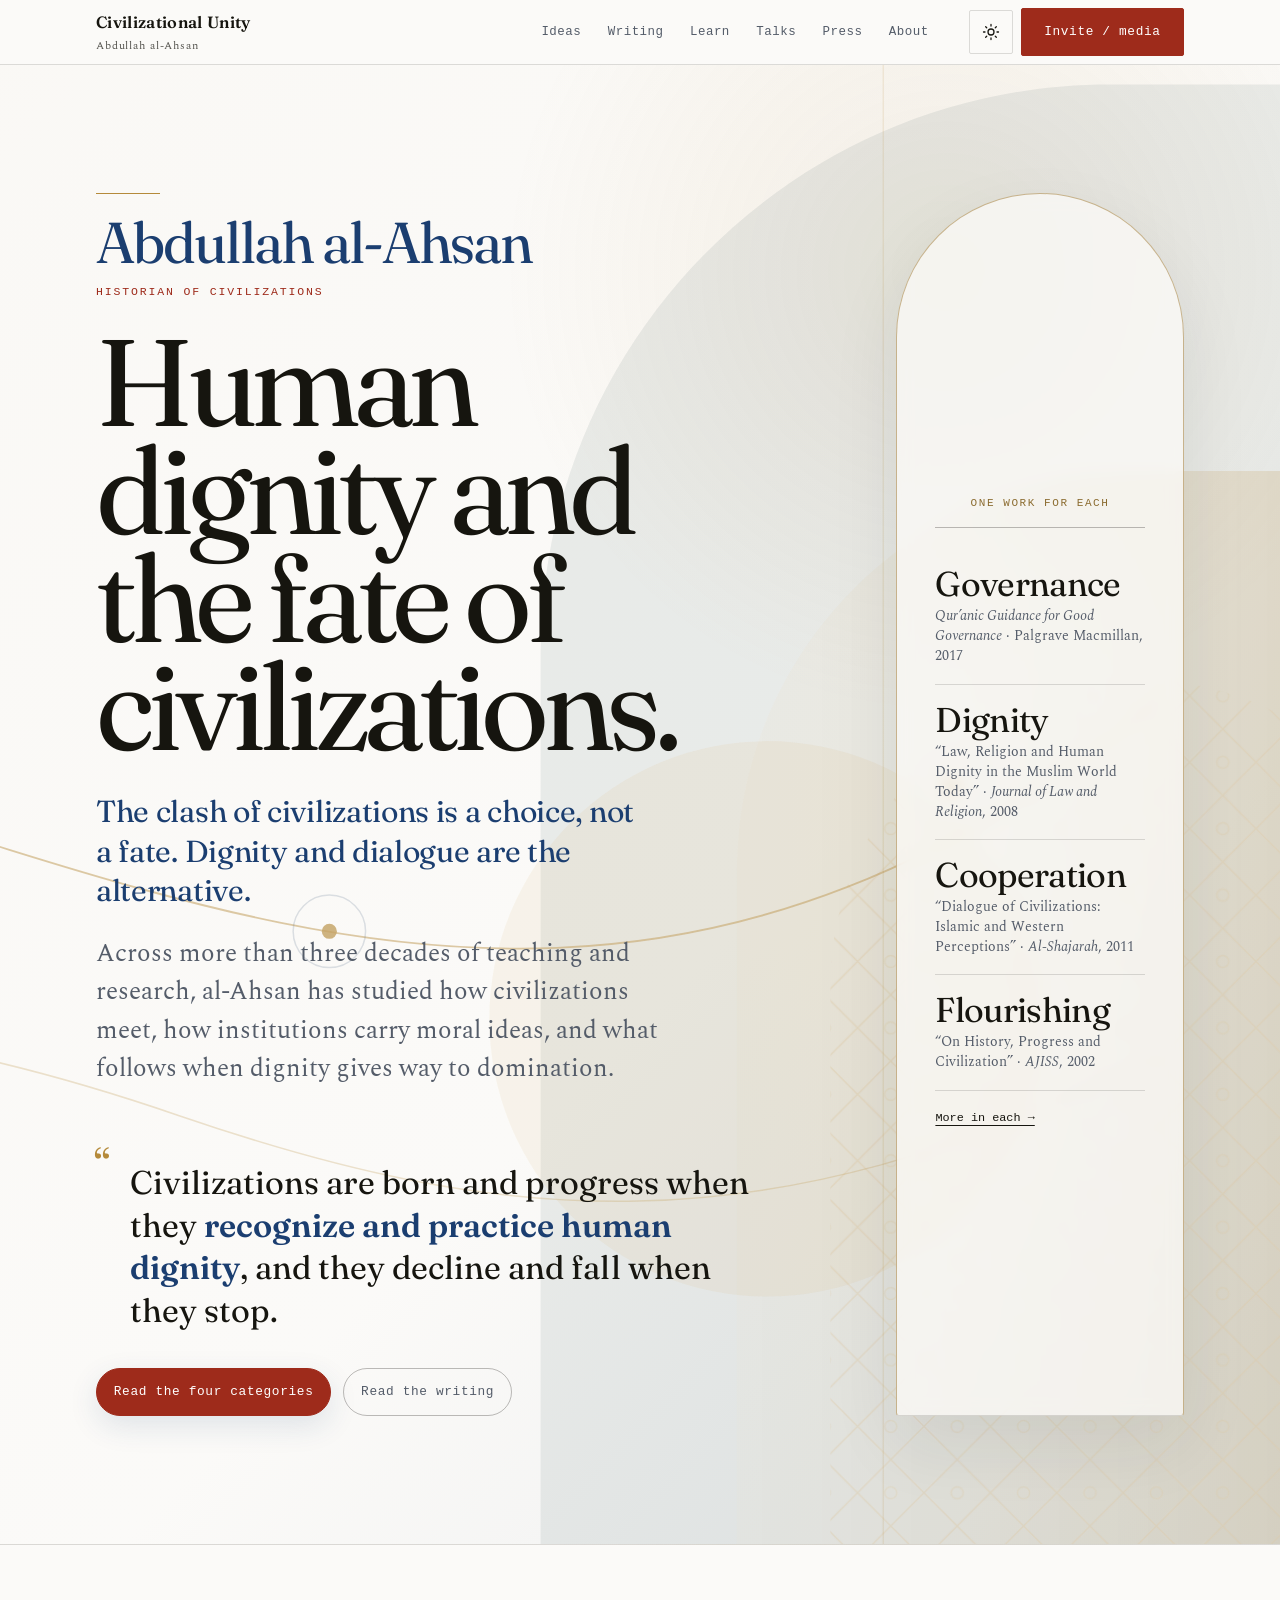
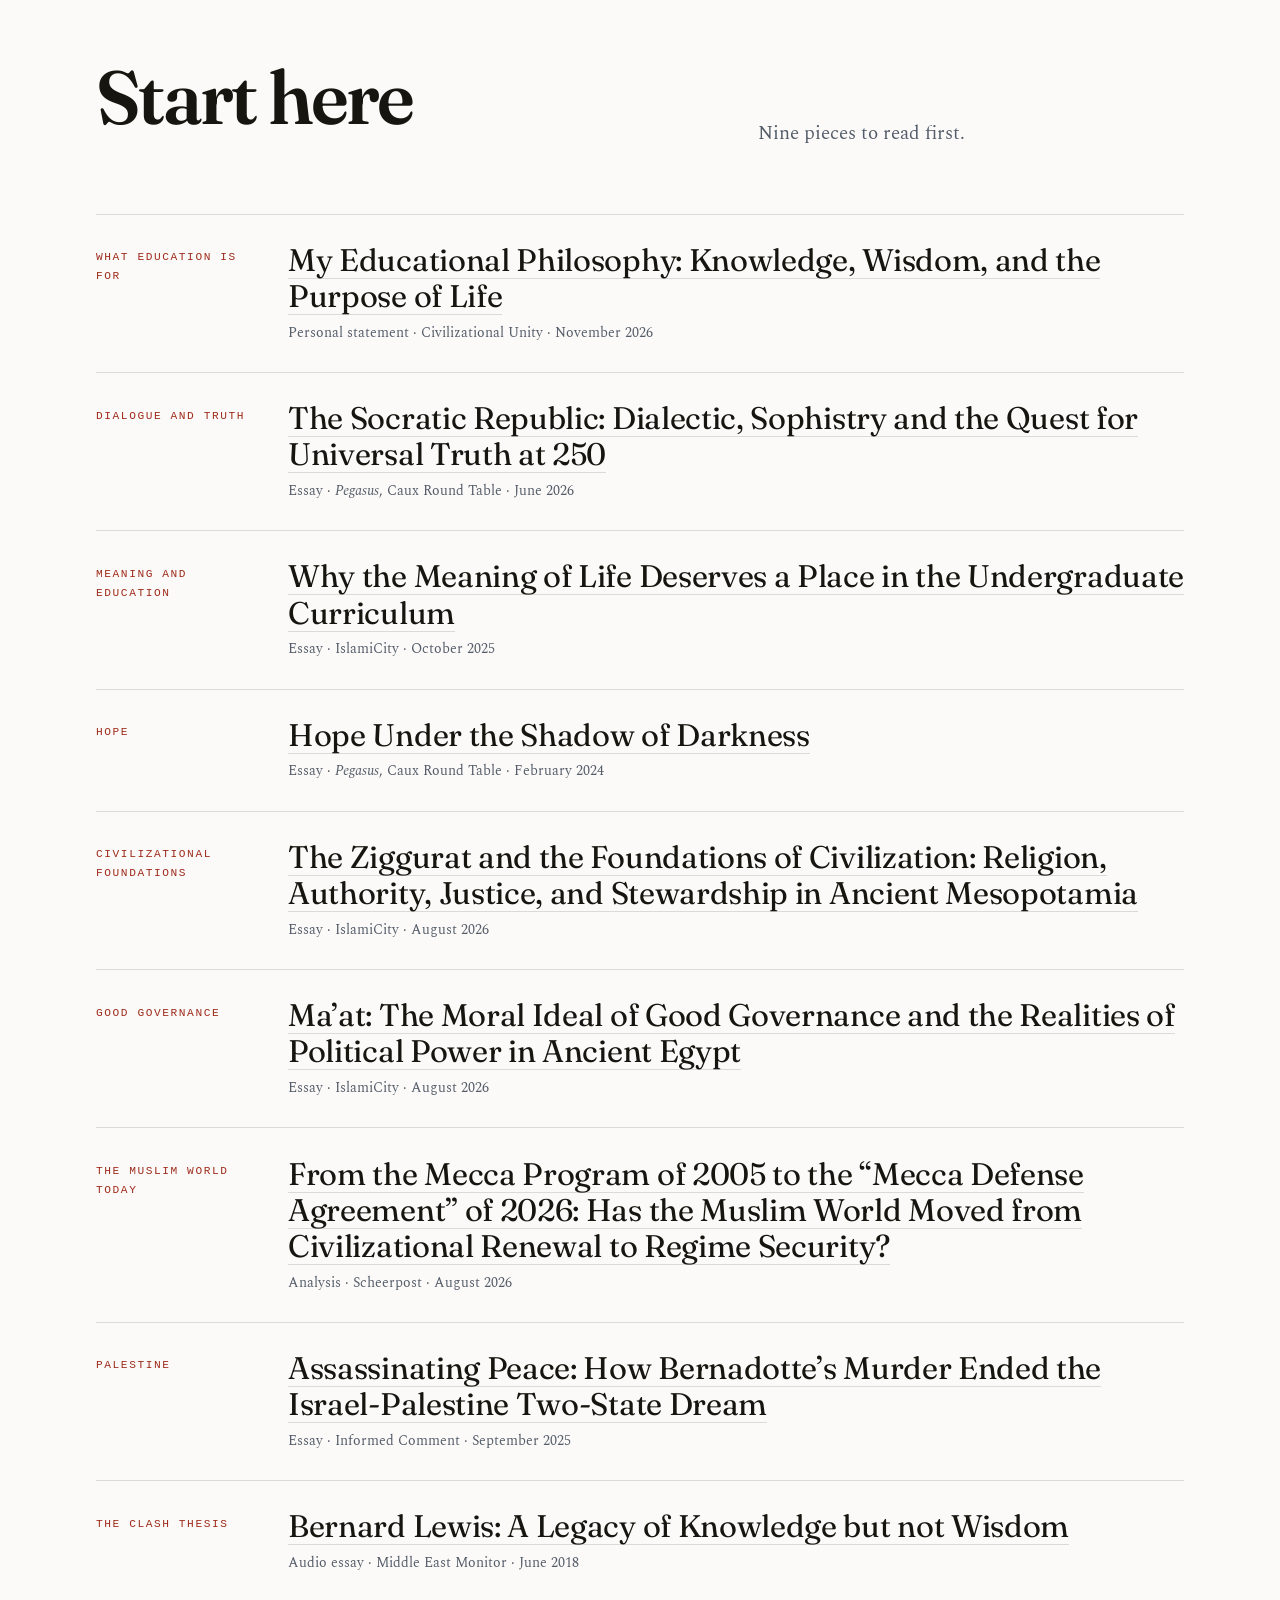
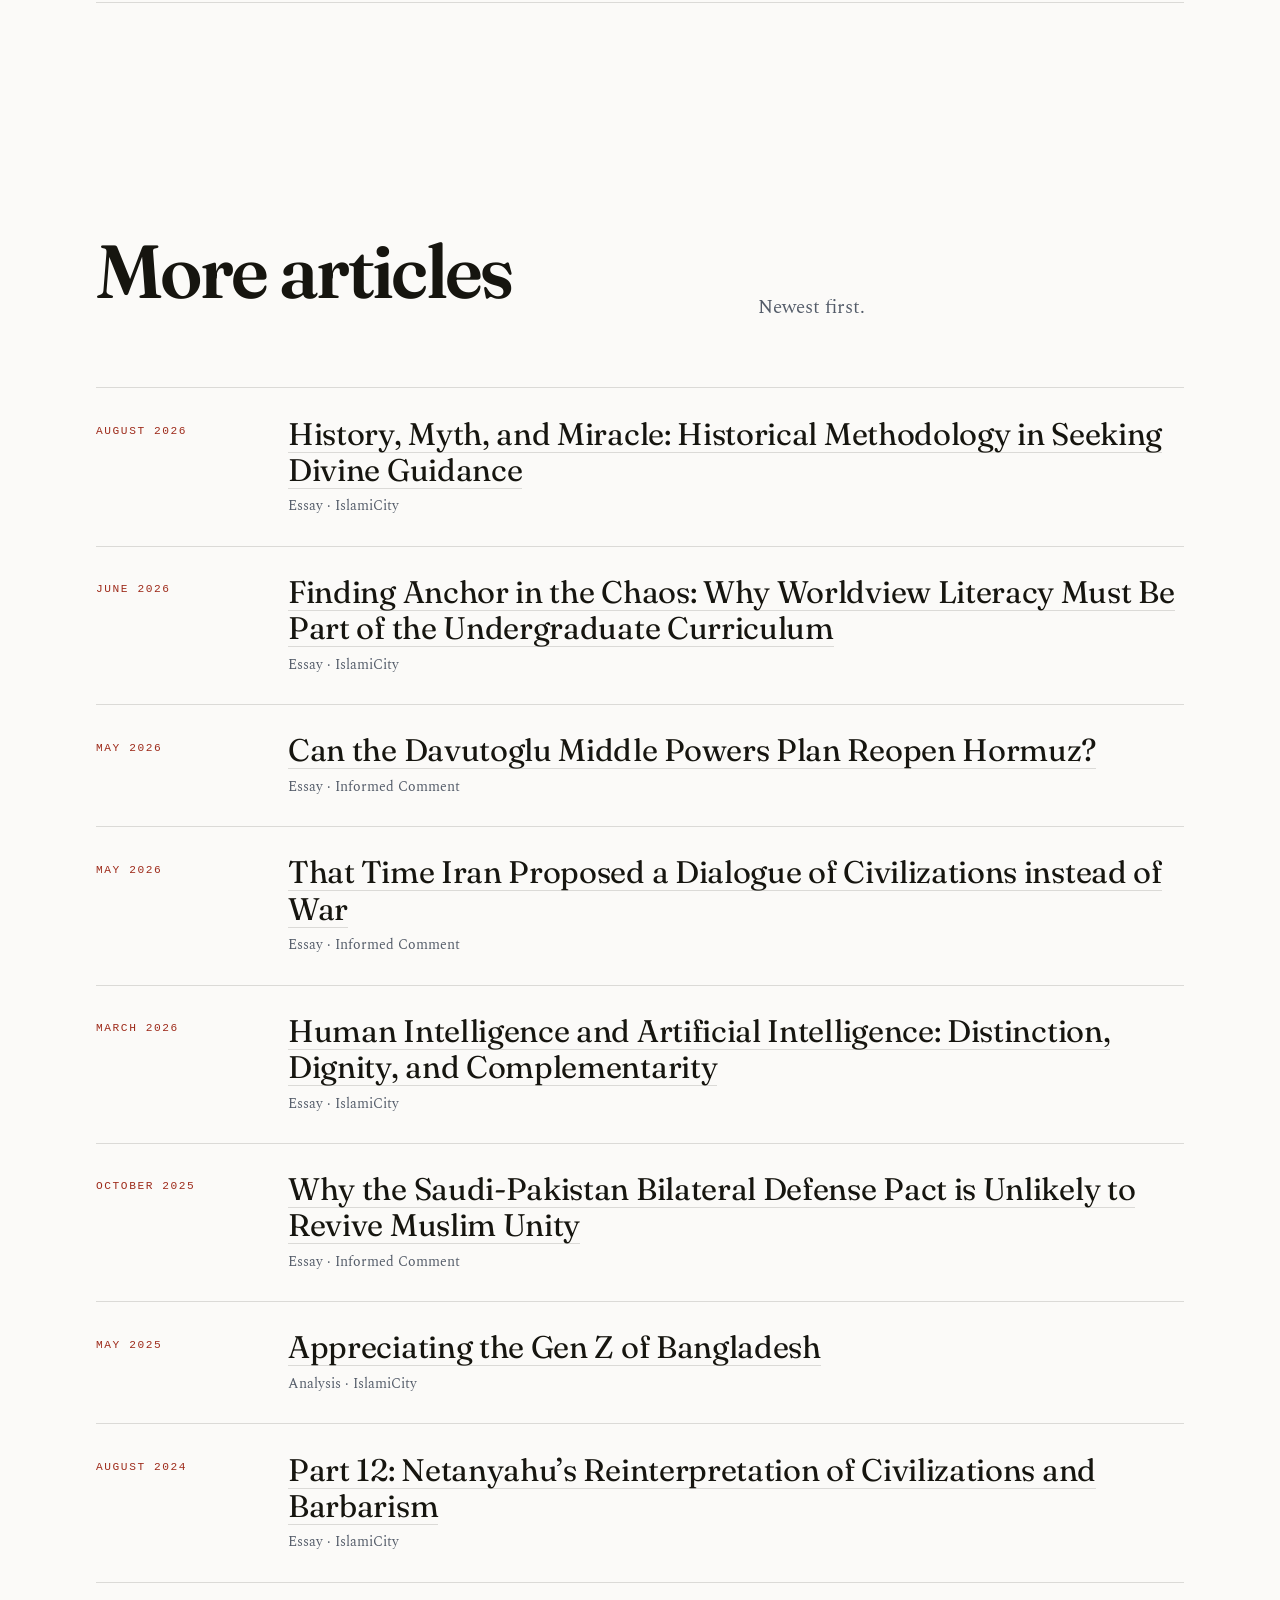
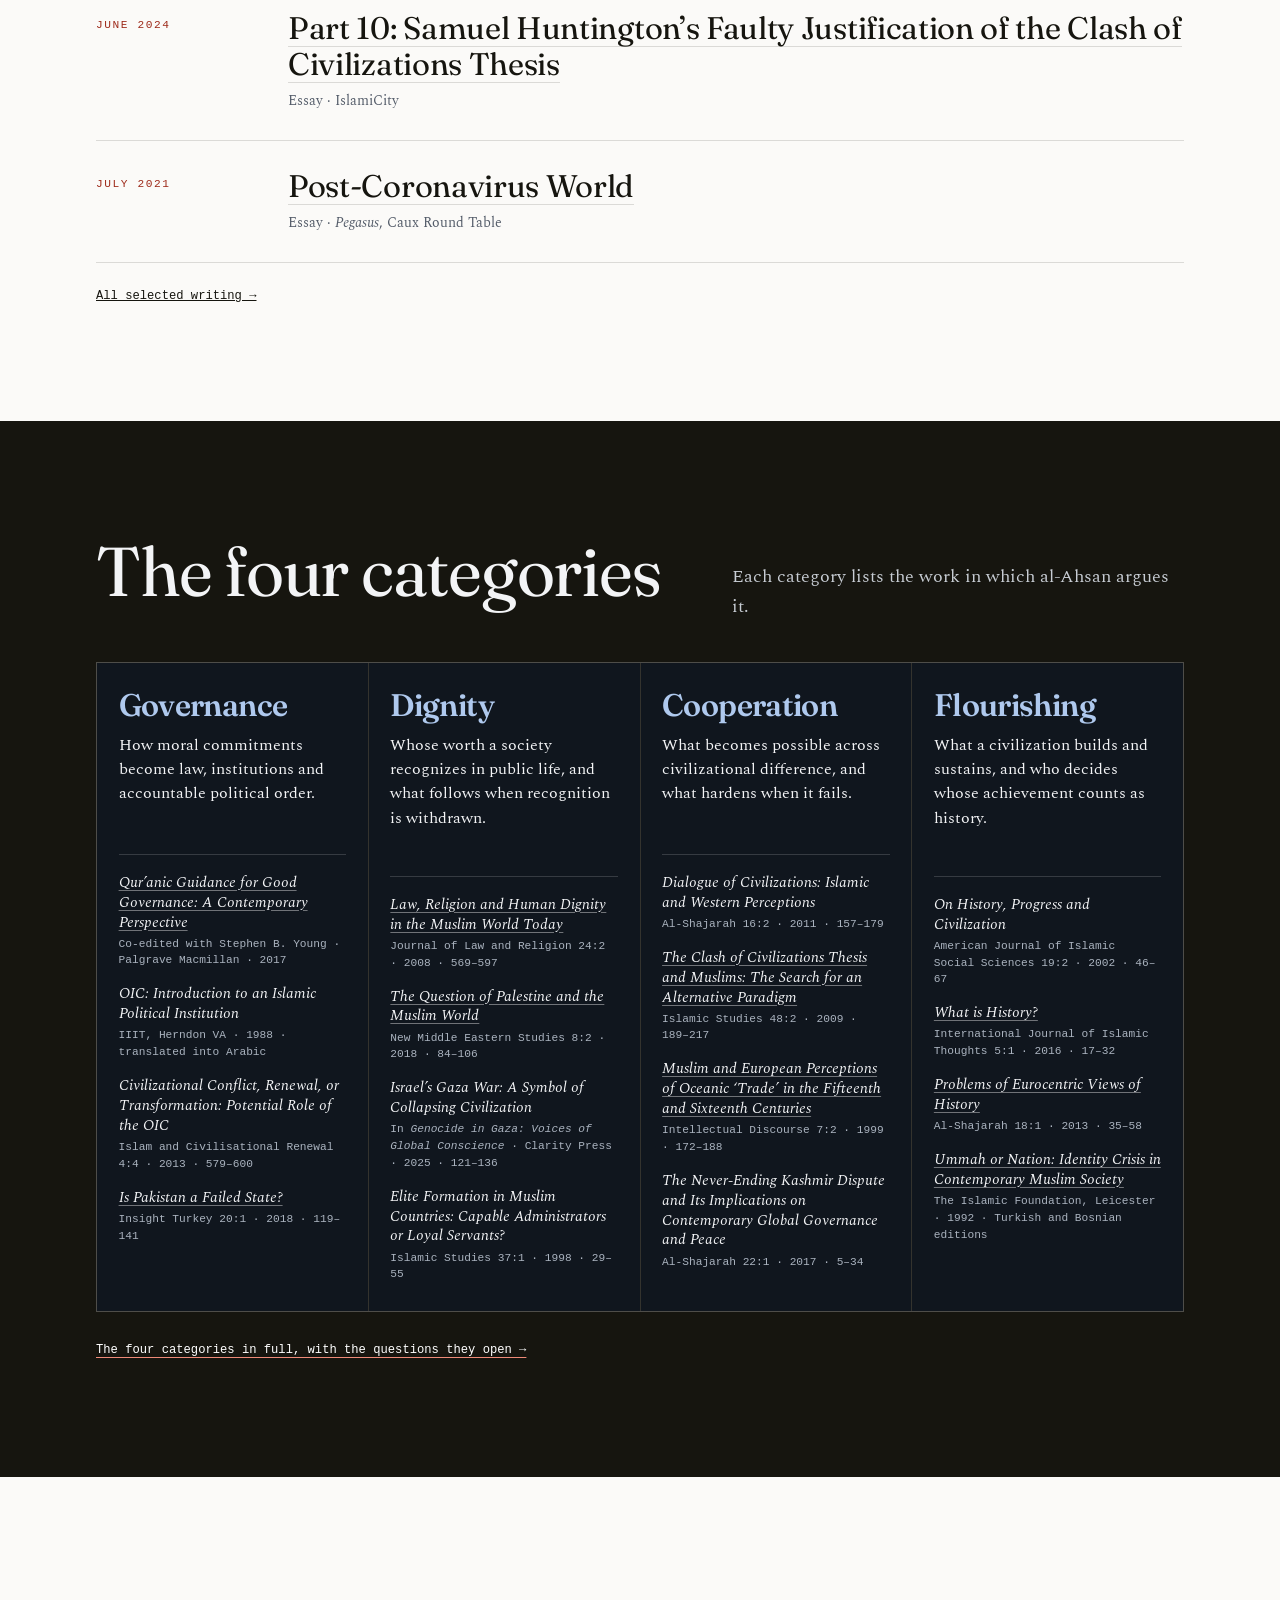
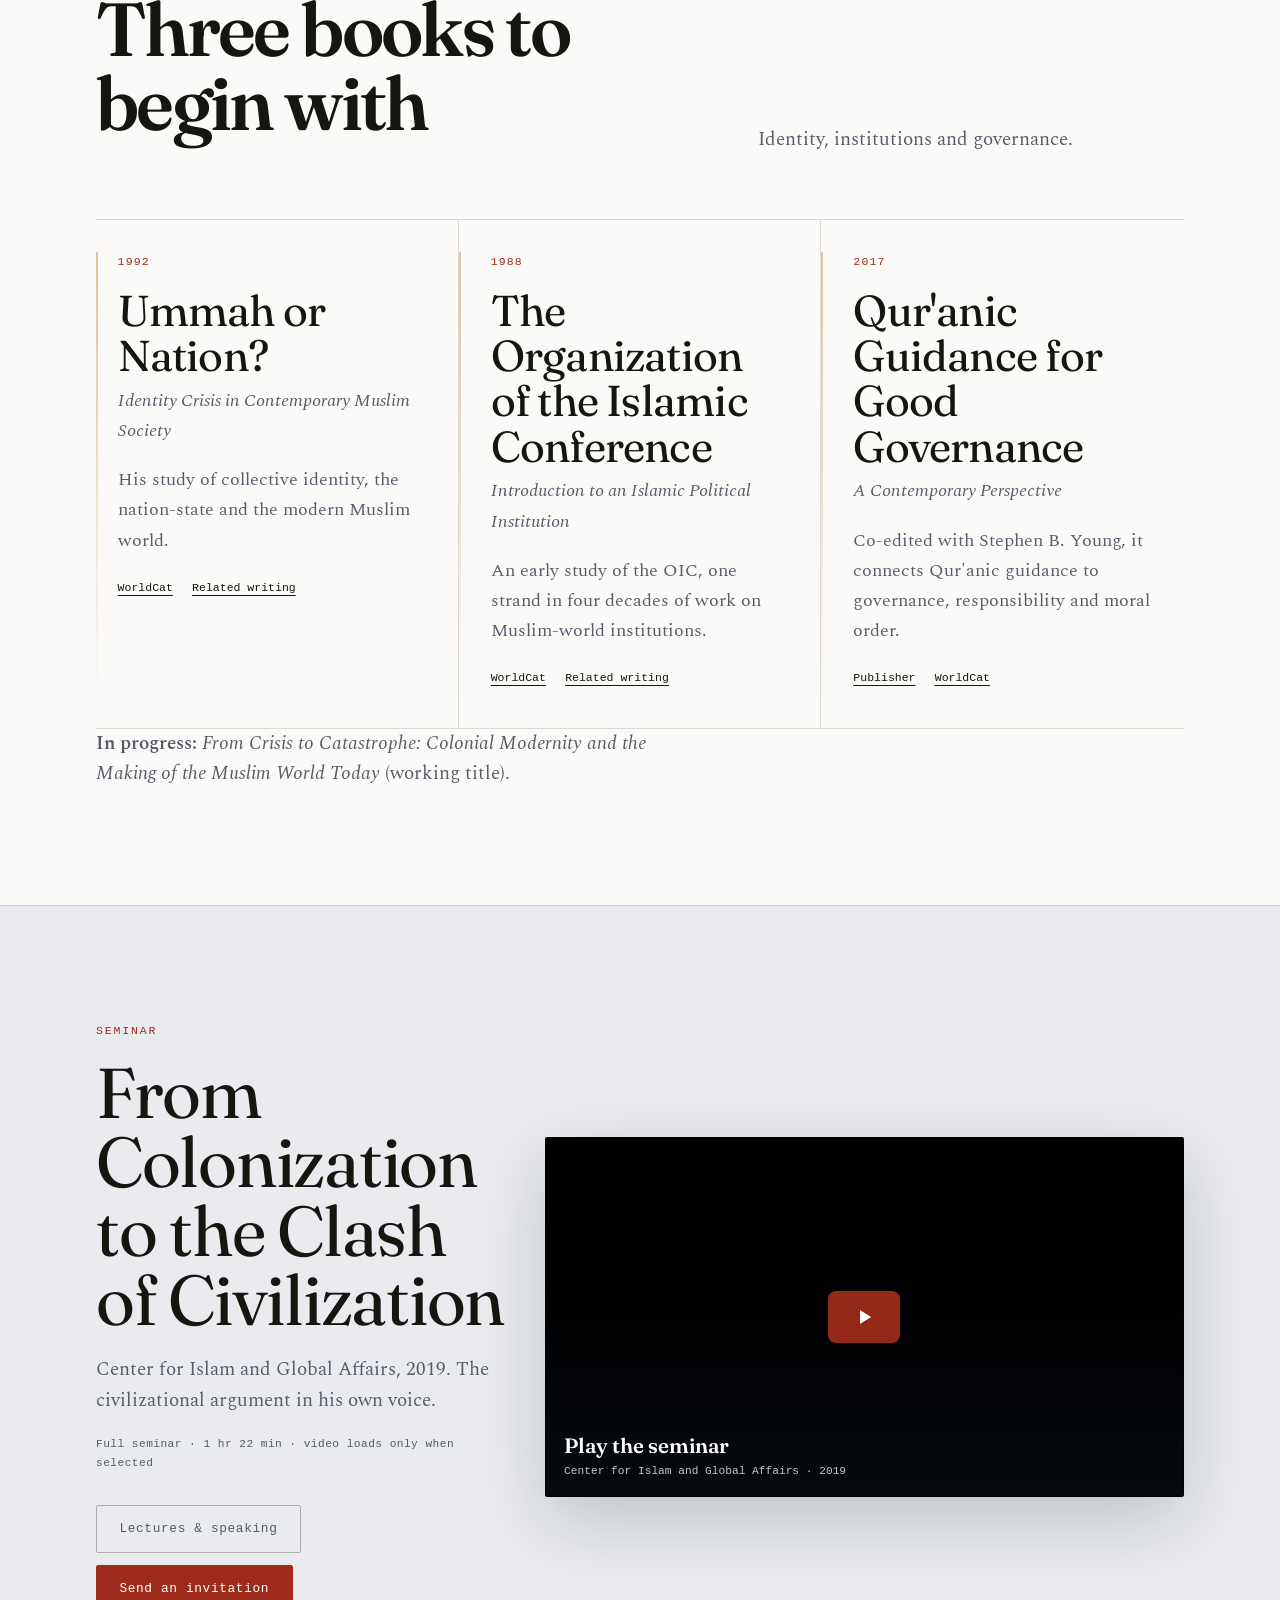
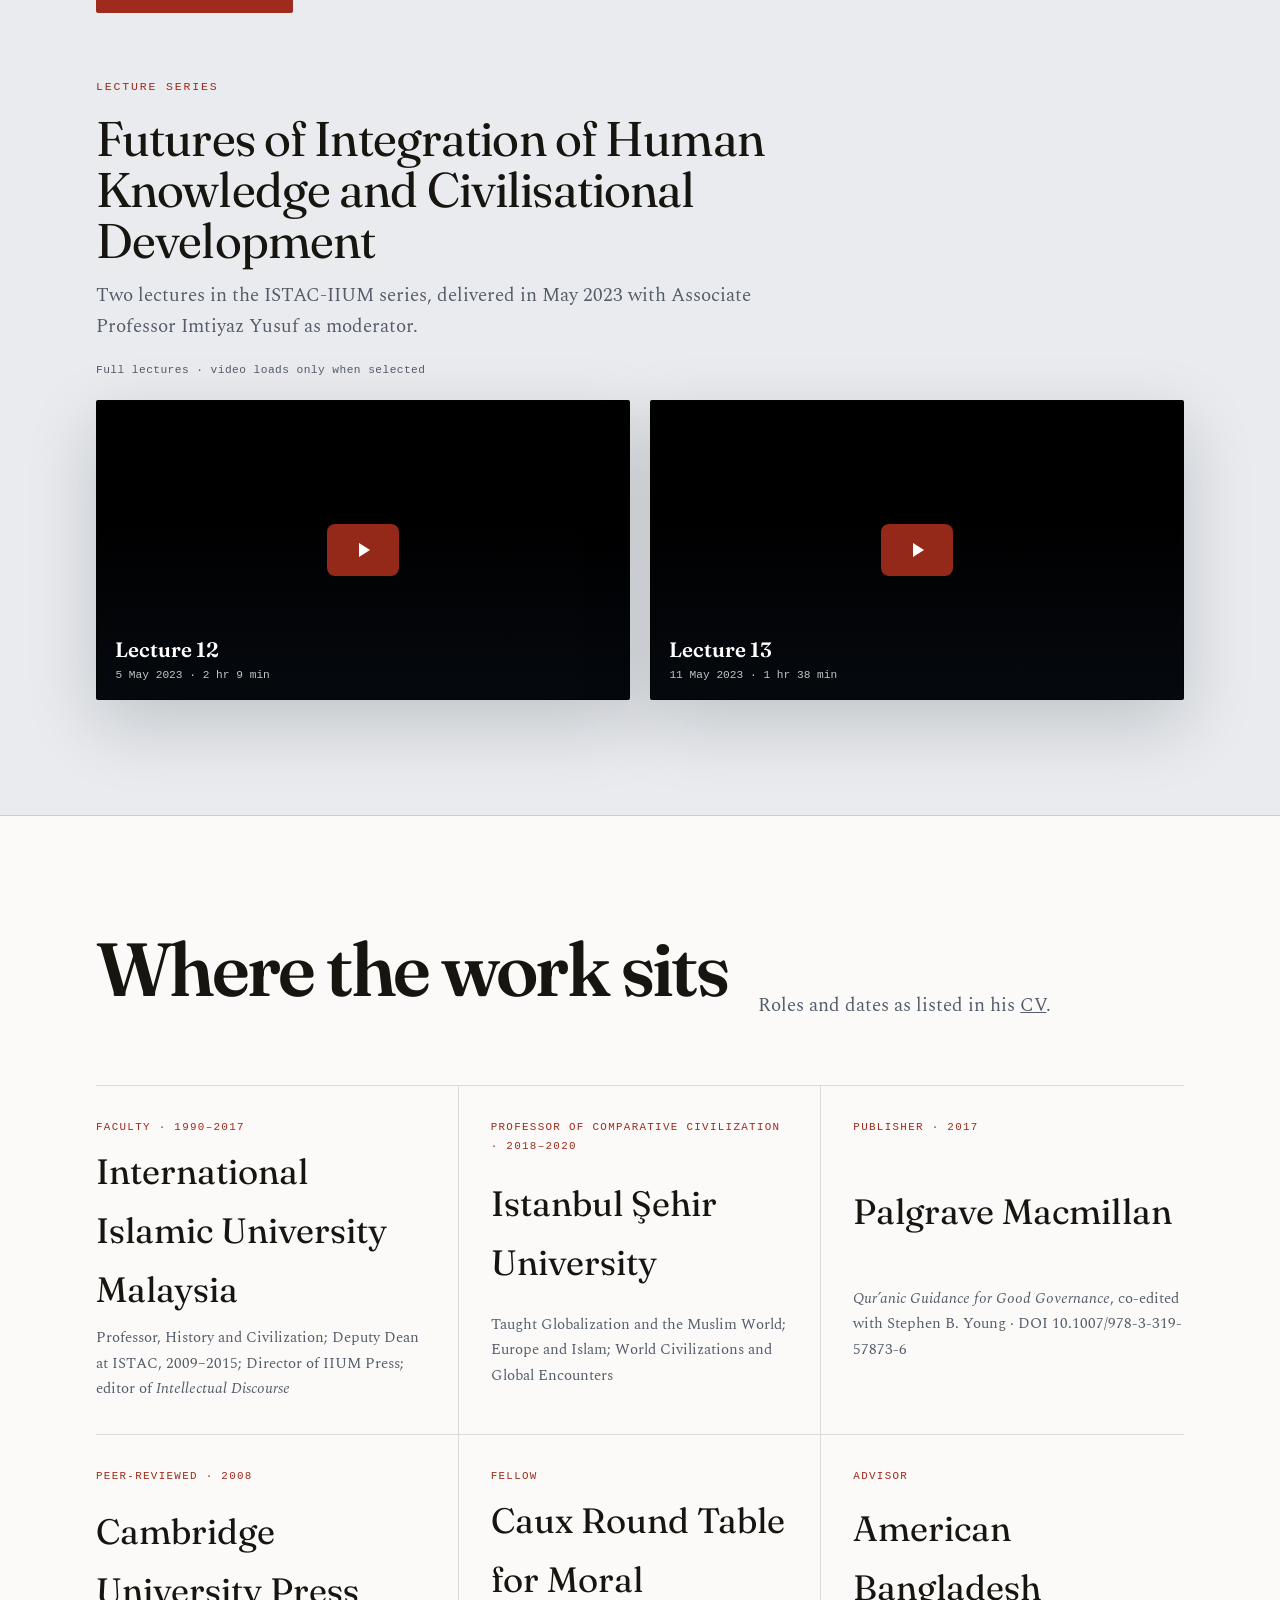
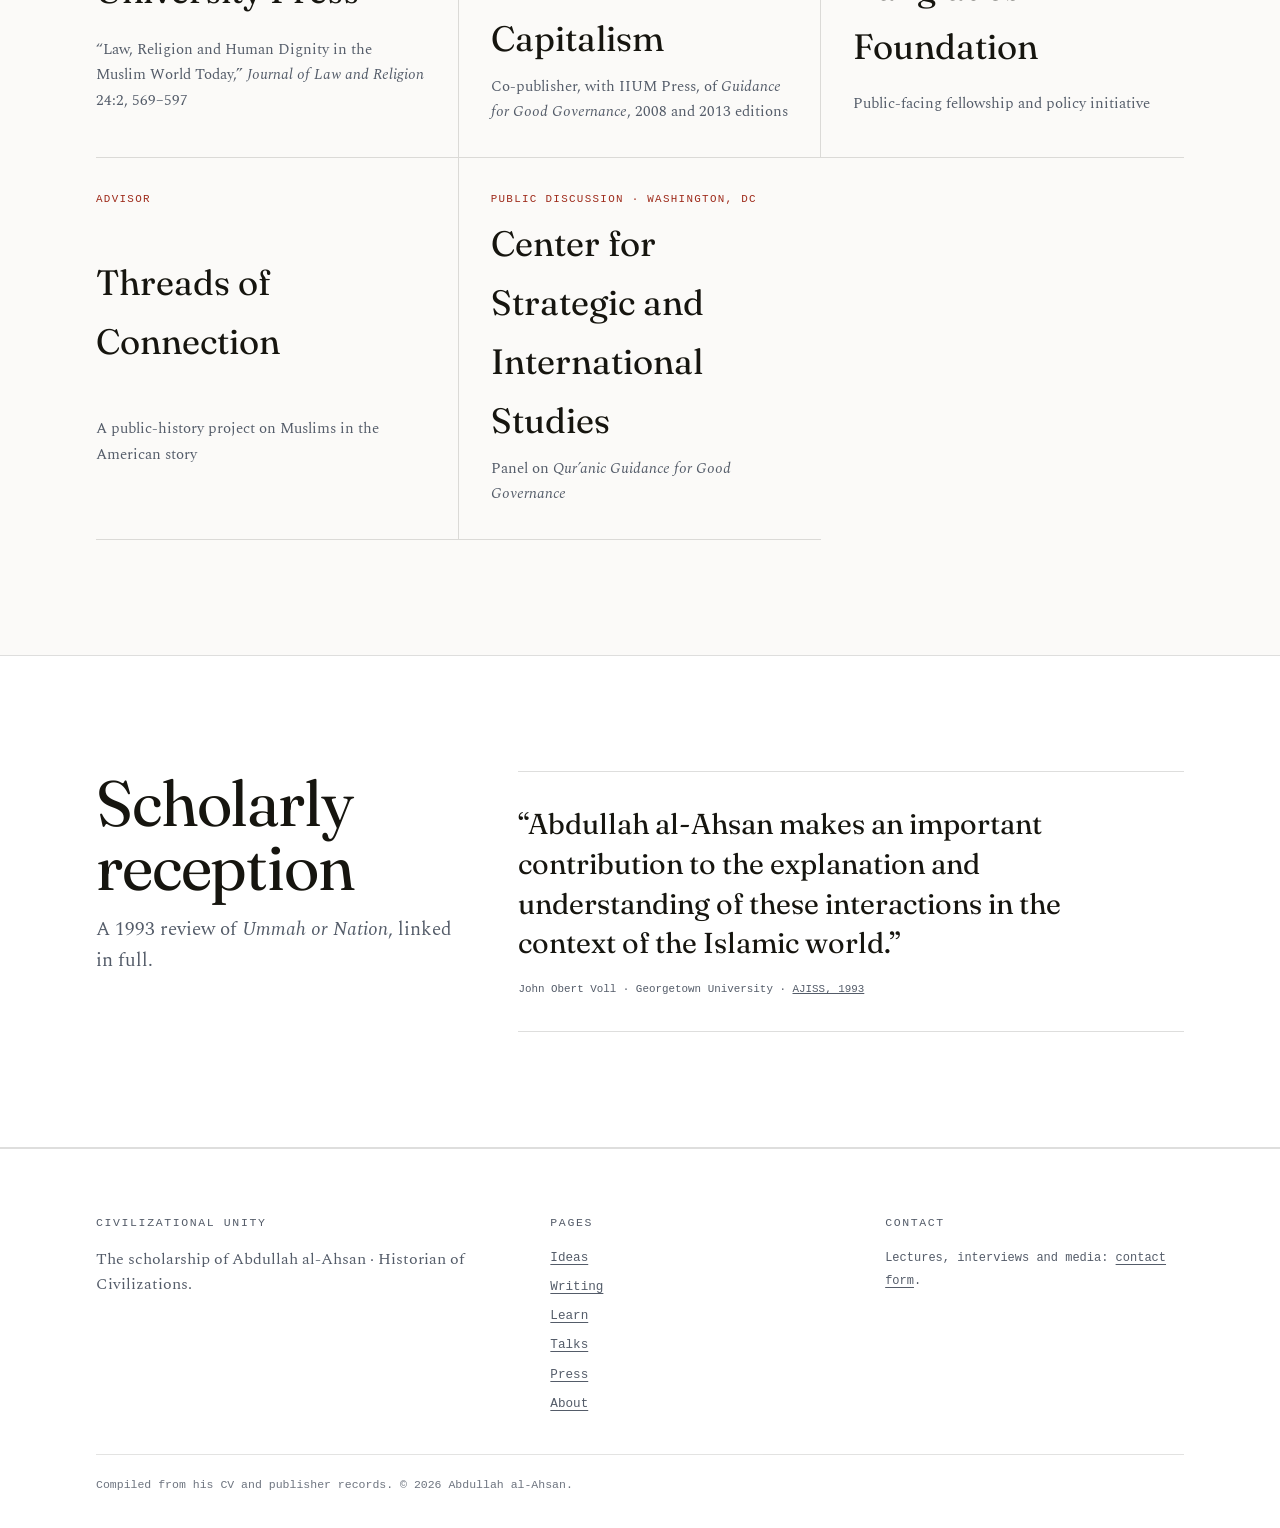
==== commit 342c24ad: "Add "My Educational Philosophy" essay page Publishes Prof. al-Ahsan's essay at /educational-philosop" ====
--- a/index.html
+++ b/index.html
@@ -150,9 +150,14 @@
       <div>
         <h2>Start here</h2>
       </div>
-      <p class="lede">Eight pieces to read first.</p>
+      <p class="lede">Nine pieces to read first.</p>
     </div>
     <ol class="recent-list">
+      <li class="recent-item">
+        <p class="recent-item__when">What education is for</p>
+        <h3 class="recent-item__t"><a href="/educational-philosophy">My Educational Philosophy: Knowledge, Wisdom, and the Purpose of Life</a></h3>
+        <p class="recent-item__src">Personal statement &middot; Civilizational Unity &middot; November 2026</p>
+      </li>
       <li class="recent-item">
         <p class="recent-item__when">Dialogue and truth</p>
         <h3 class="recent-item__t"><a href="https://www.cauxroundtable.org/wp-content/uploads/2026/07/Pegasus-June-2026.pdf">The Socratic Republic: Dialectic, Sophistry and the Quest for Universal Truth at 250</a></h3>
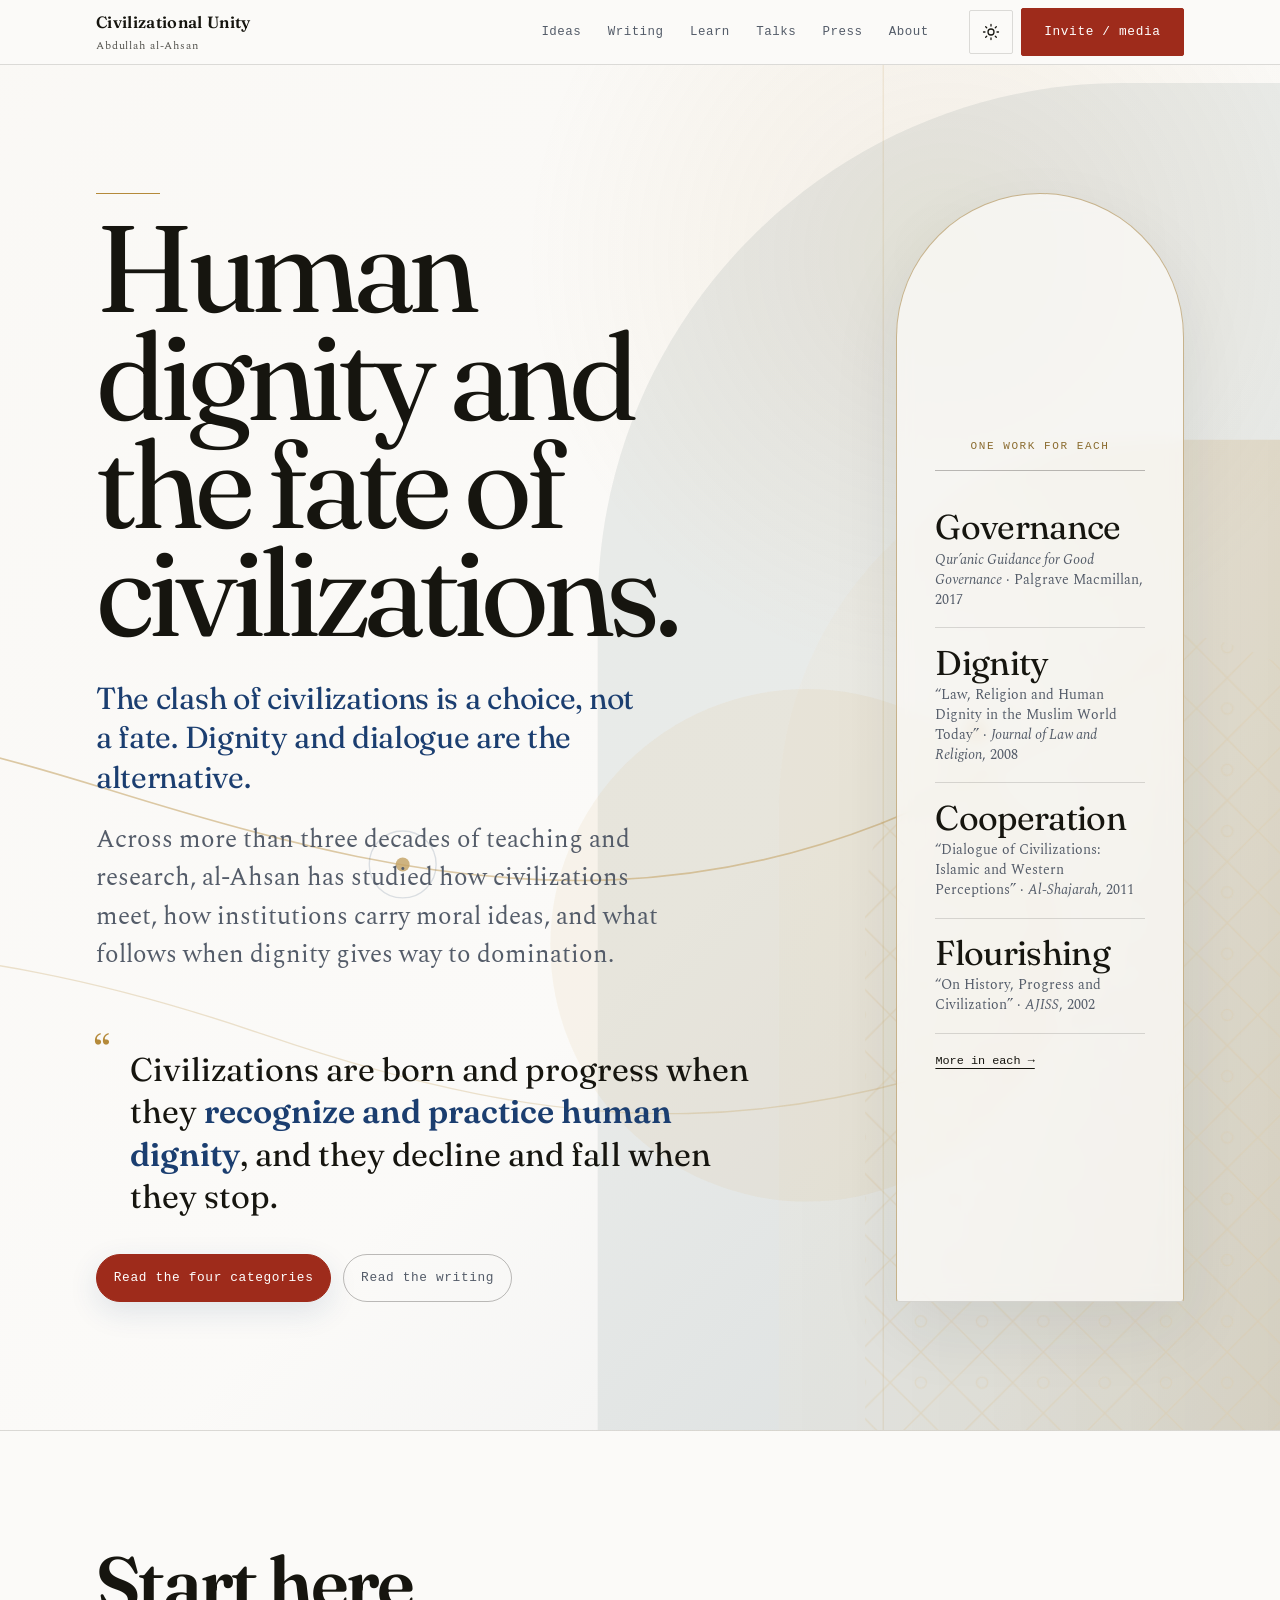
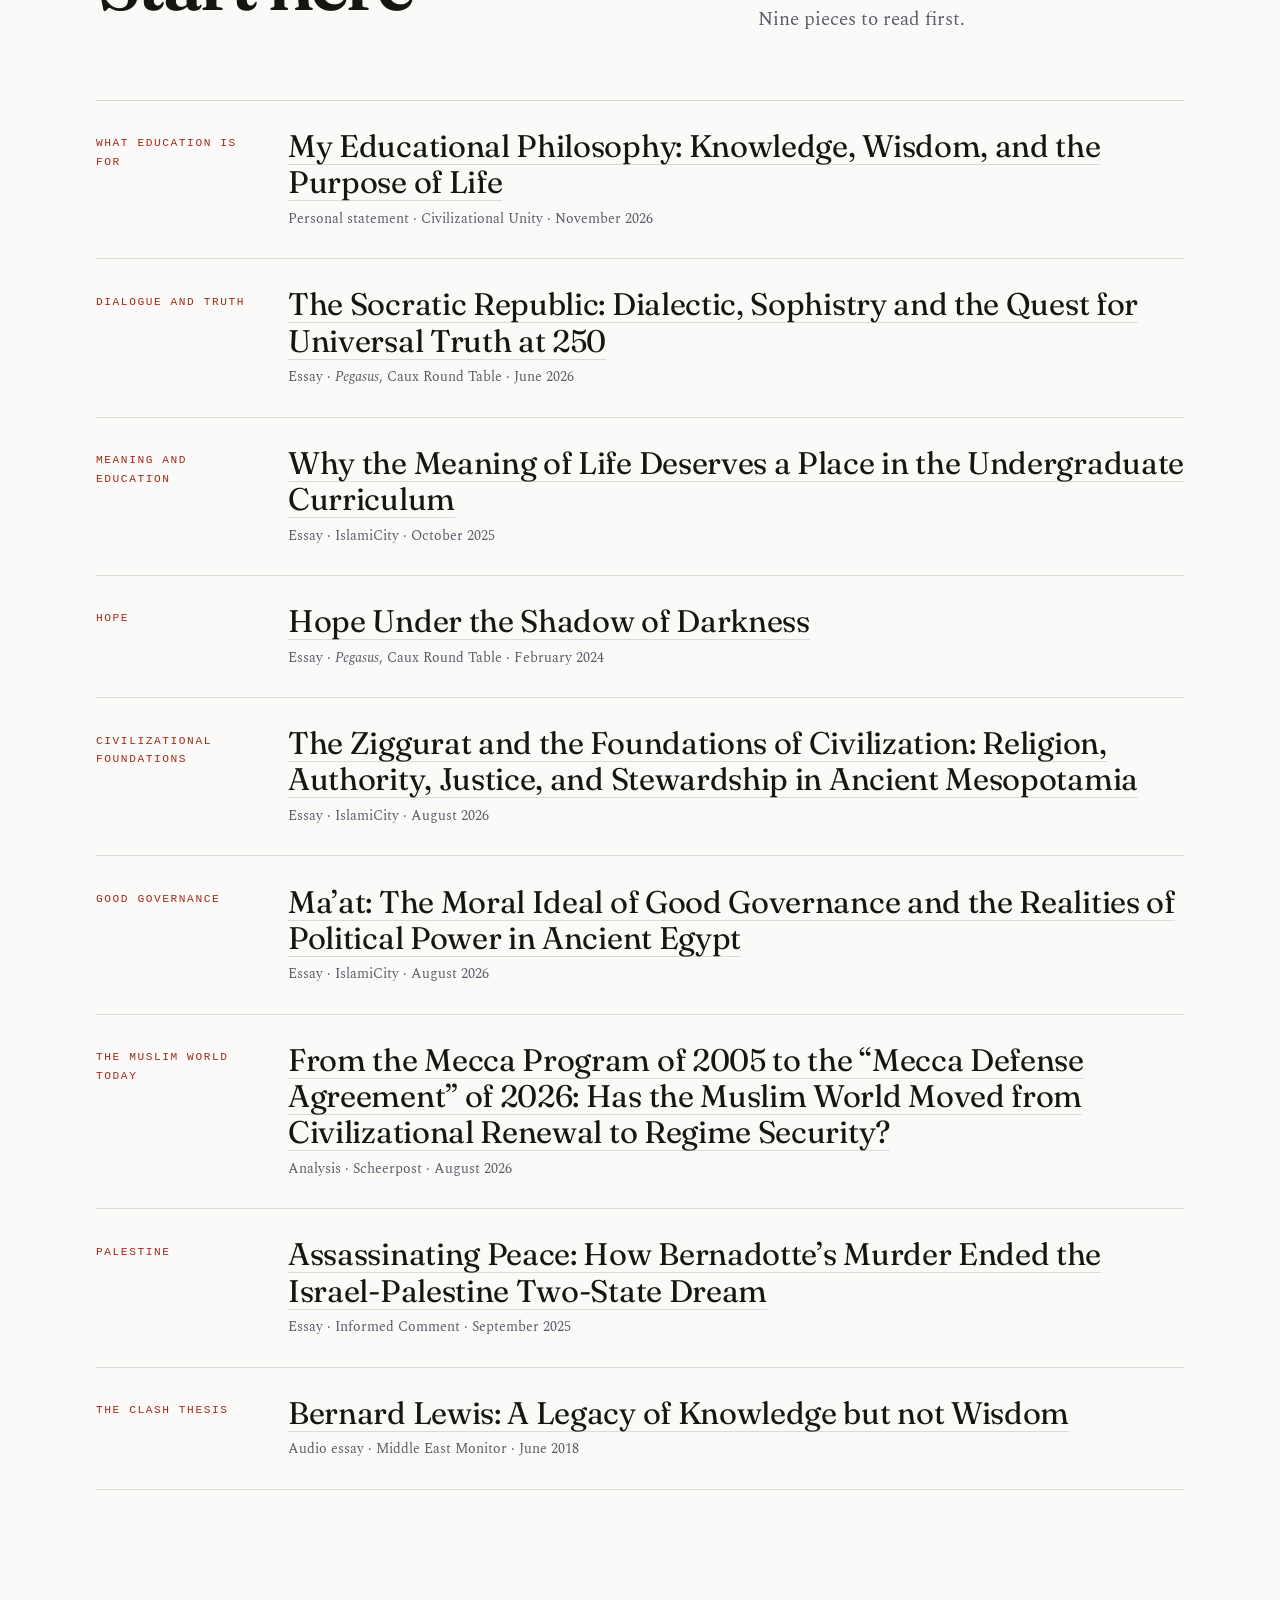
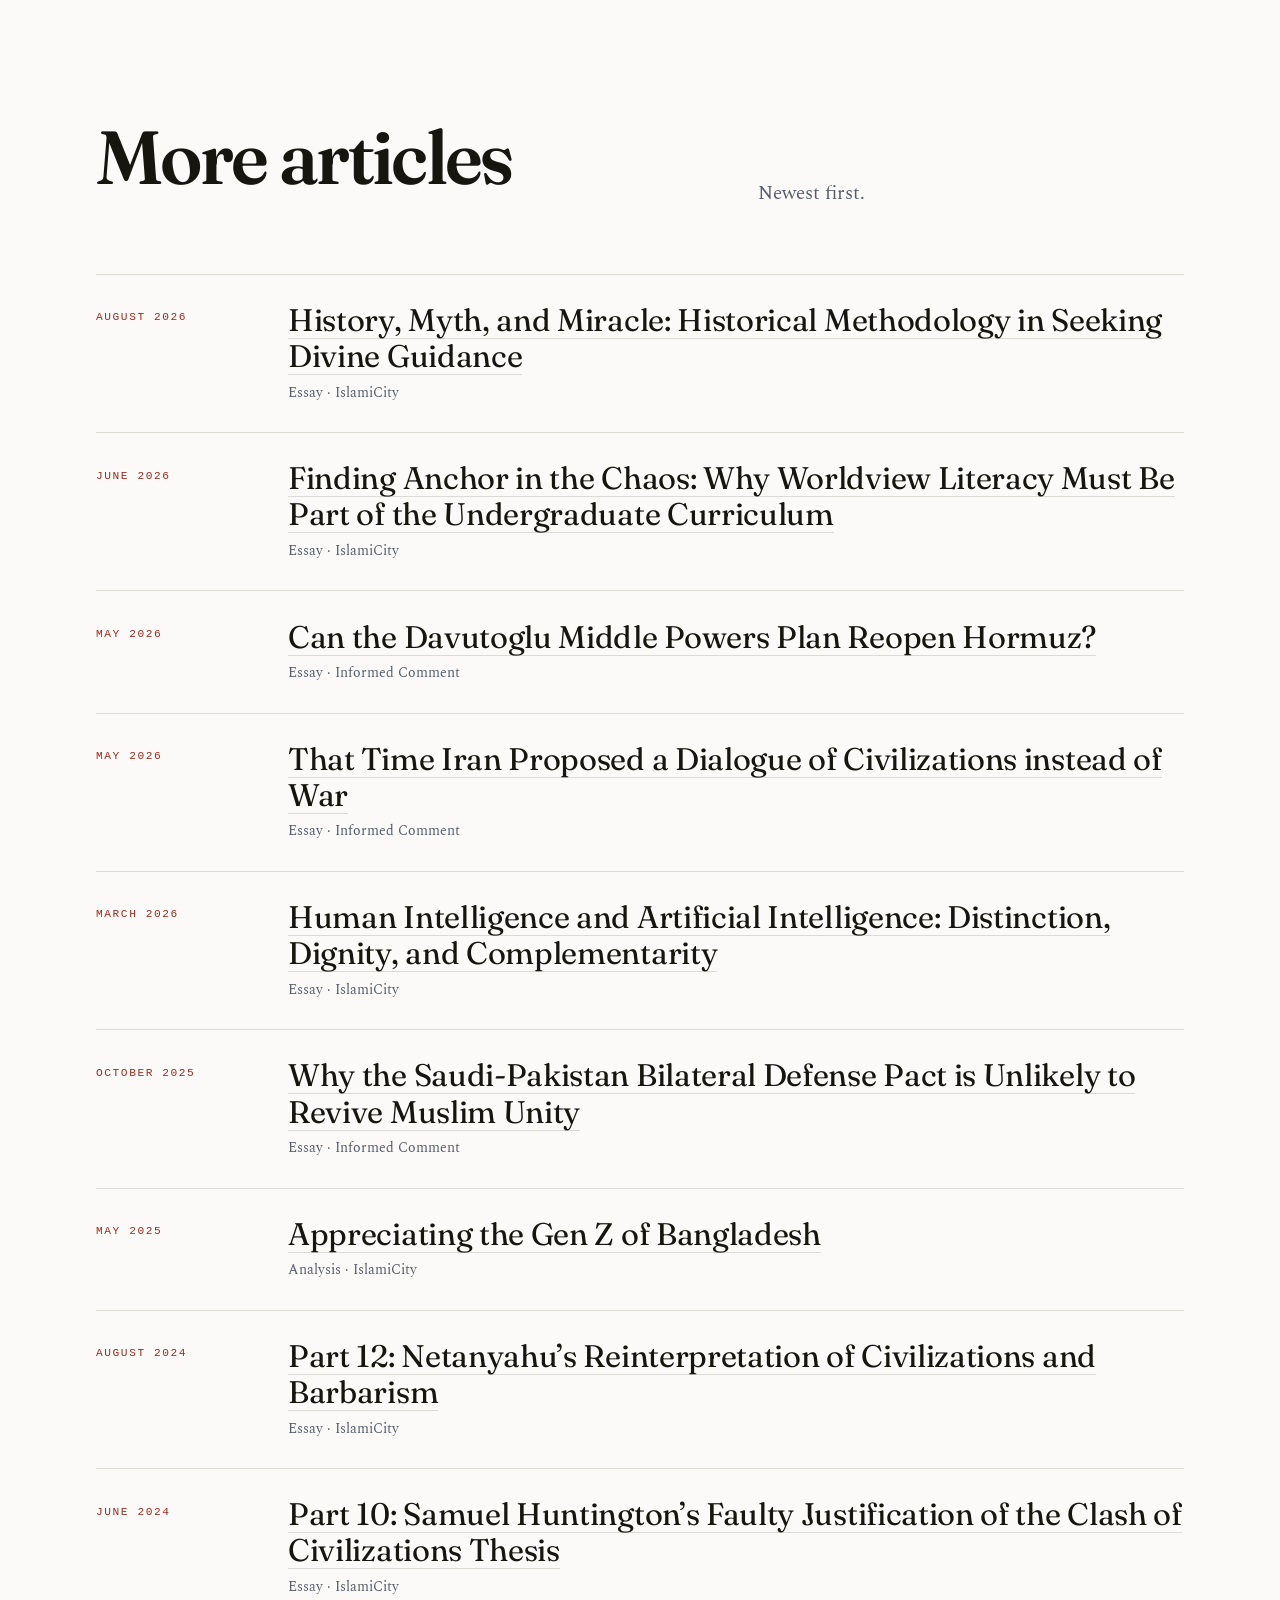
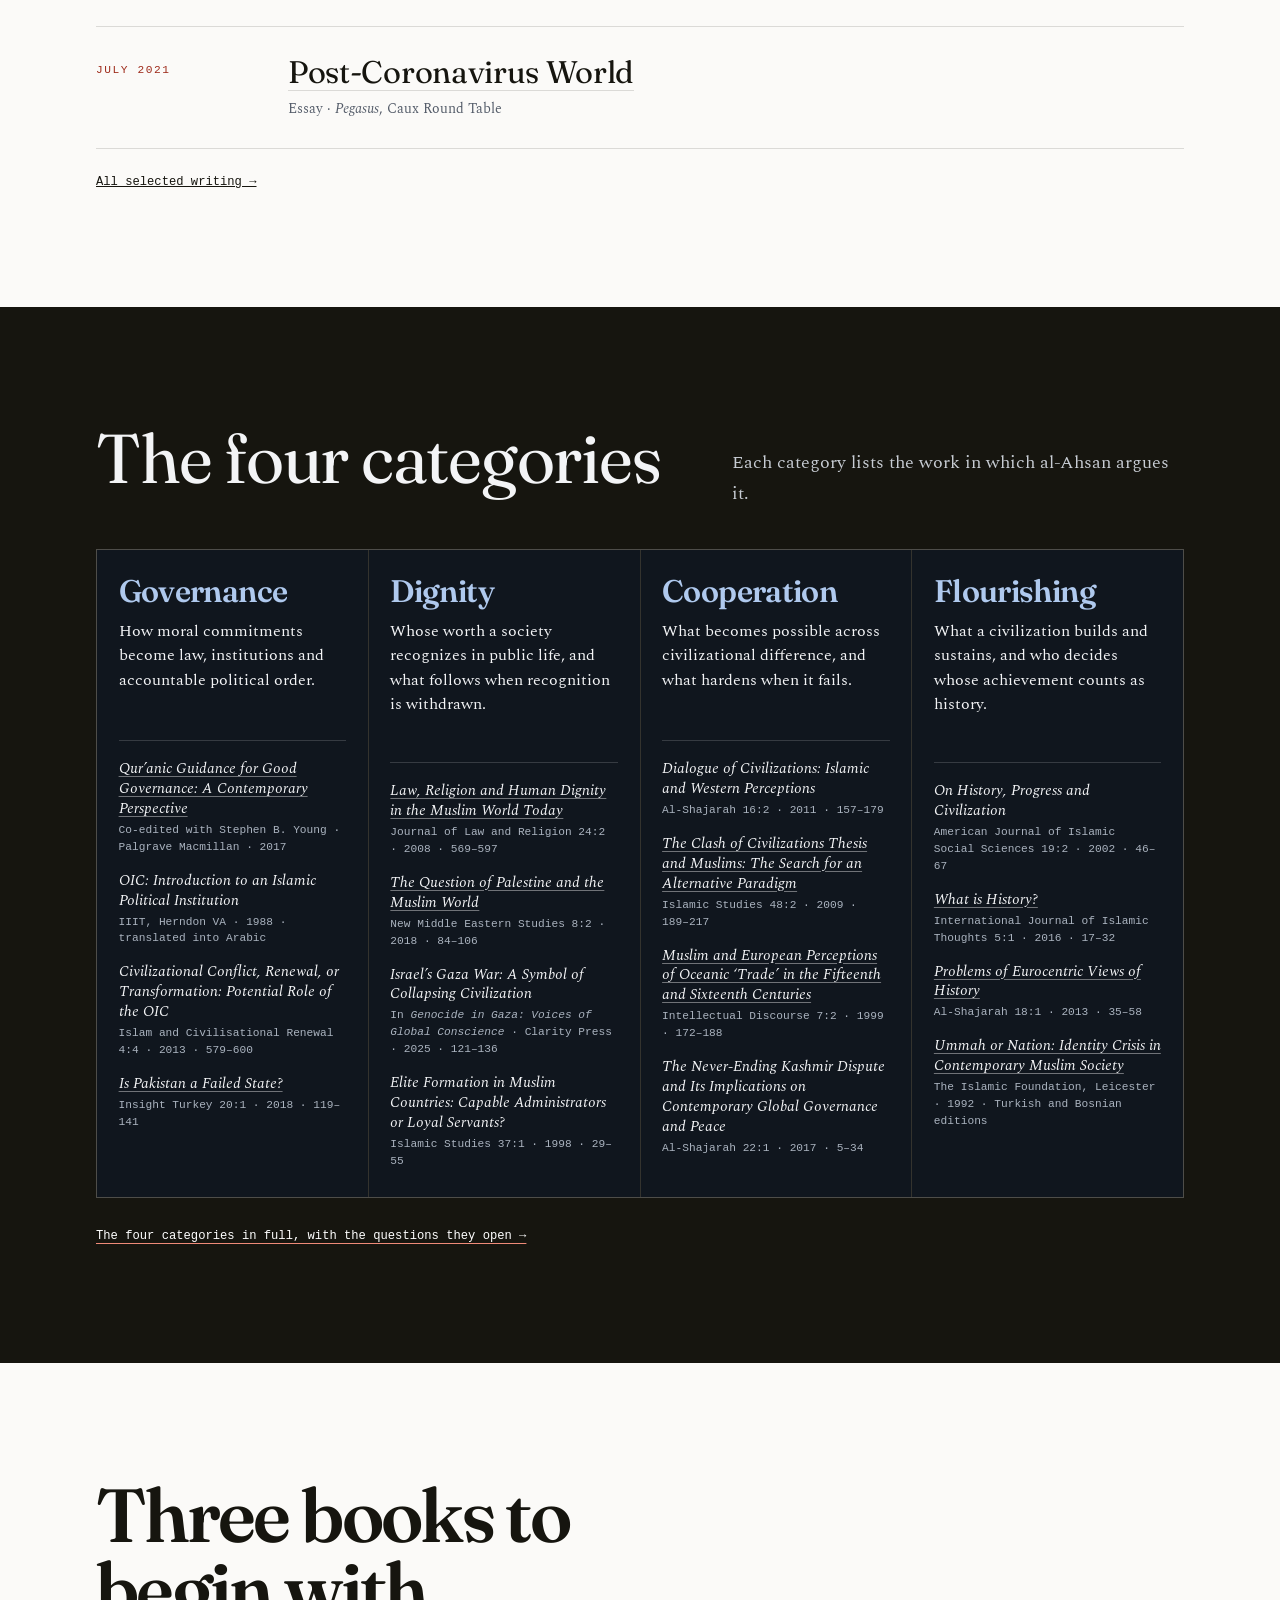
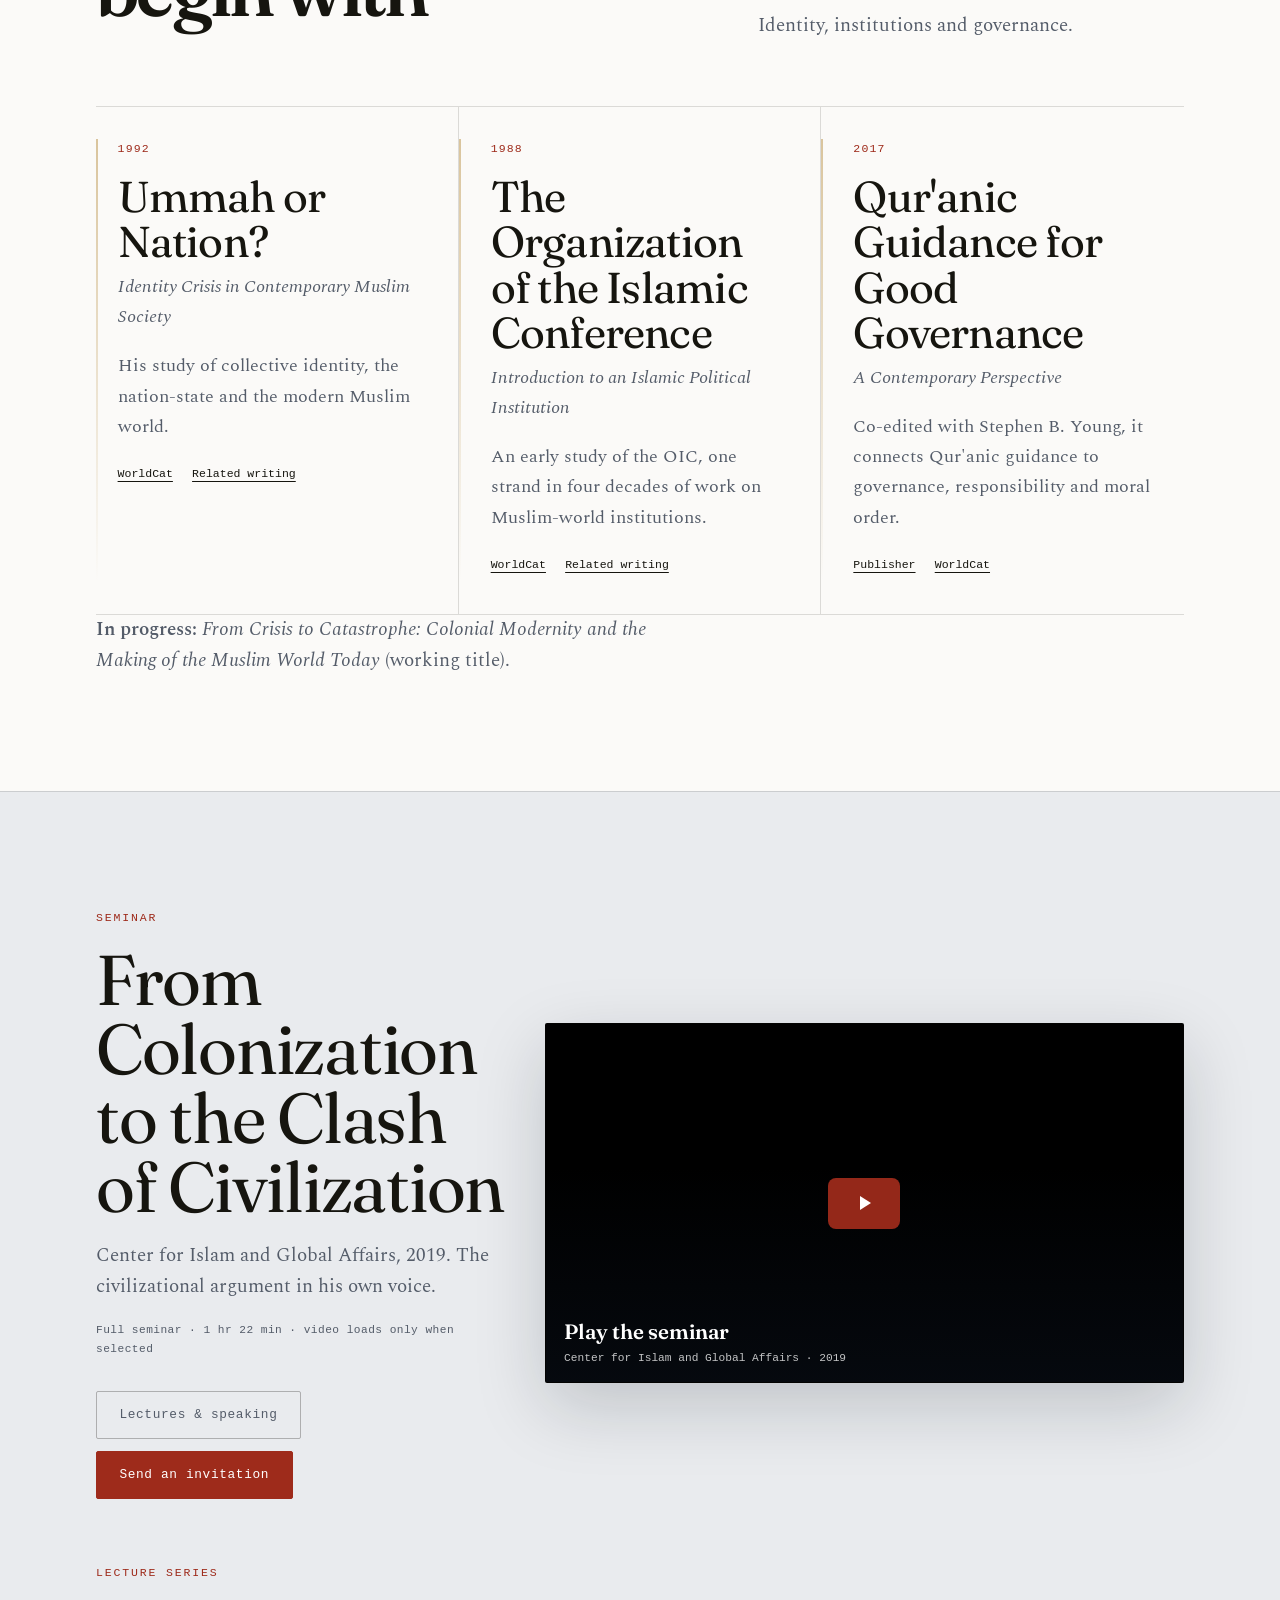
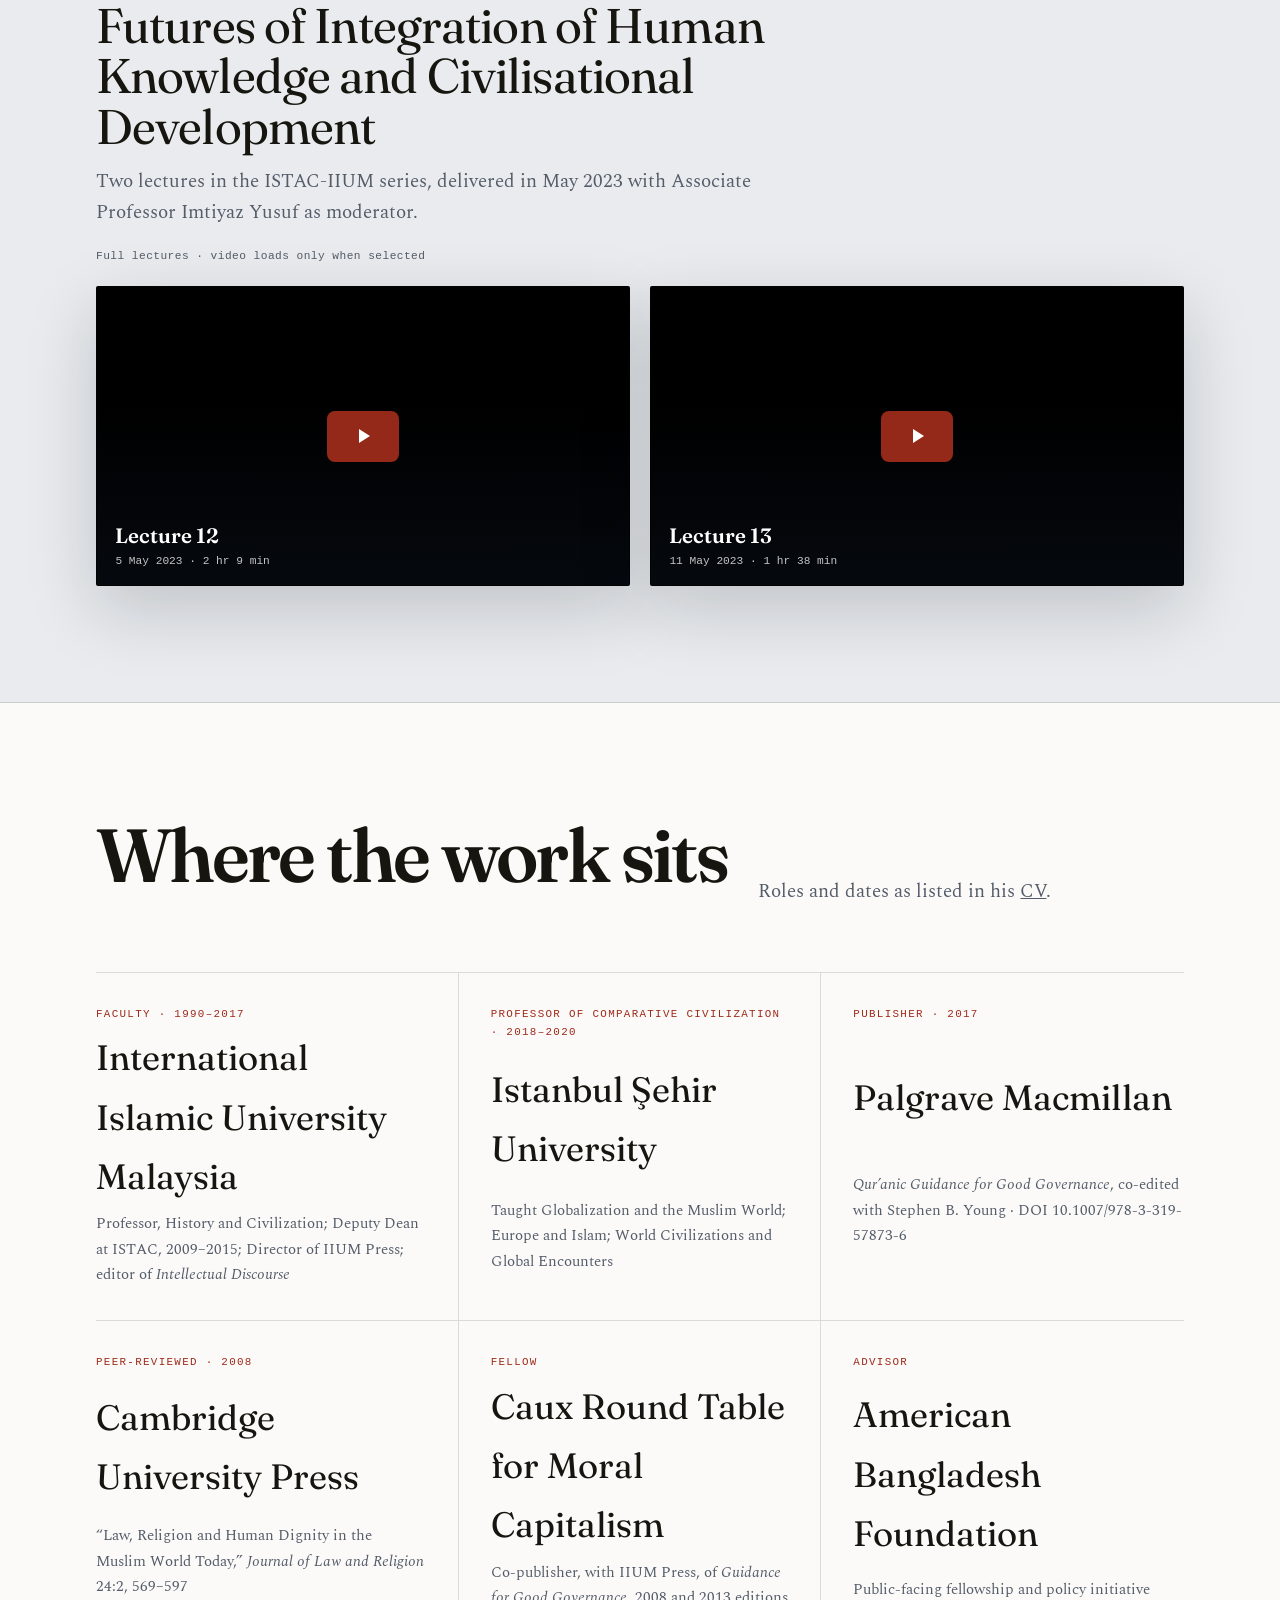
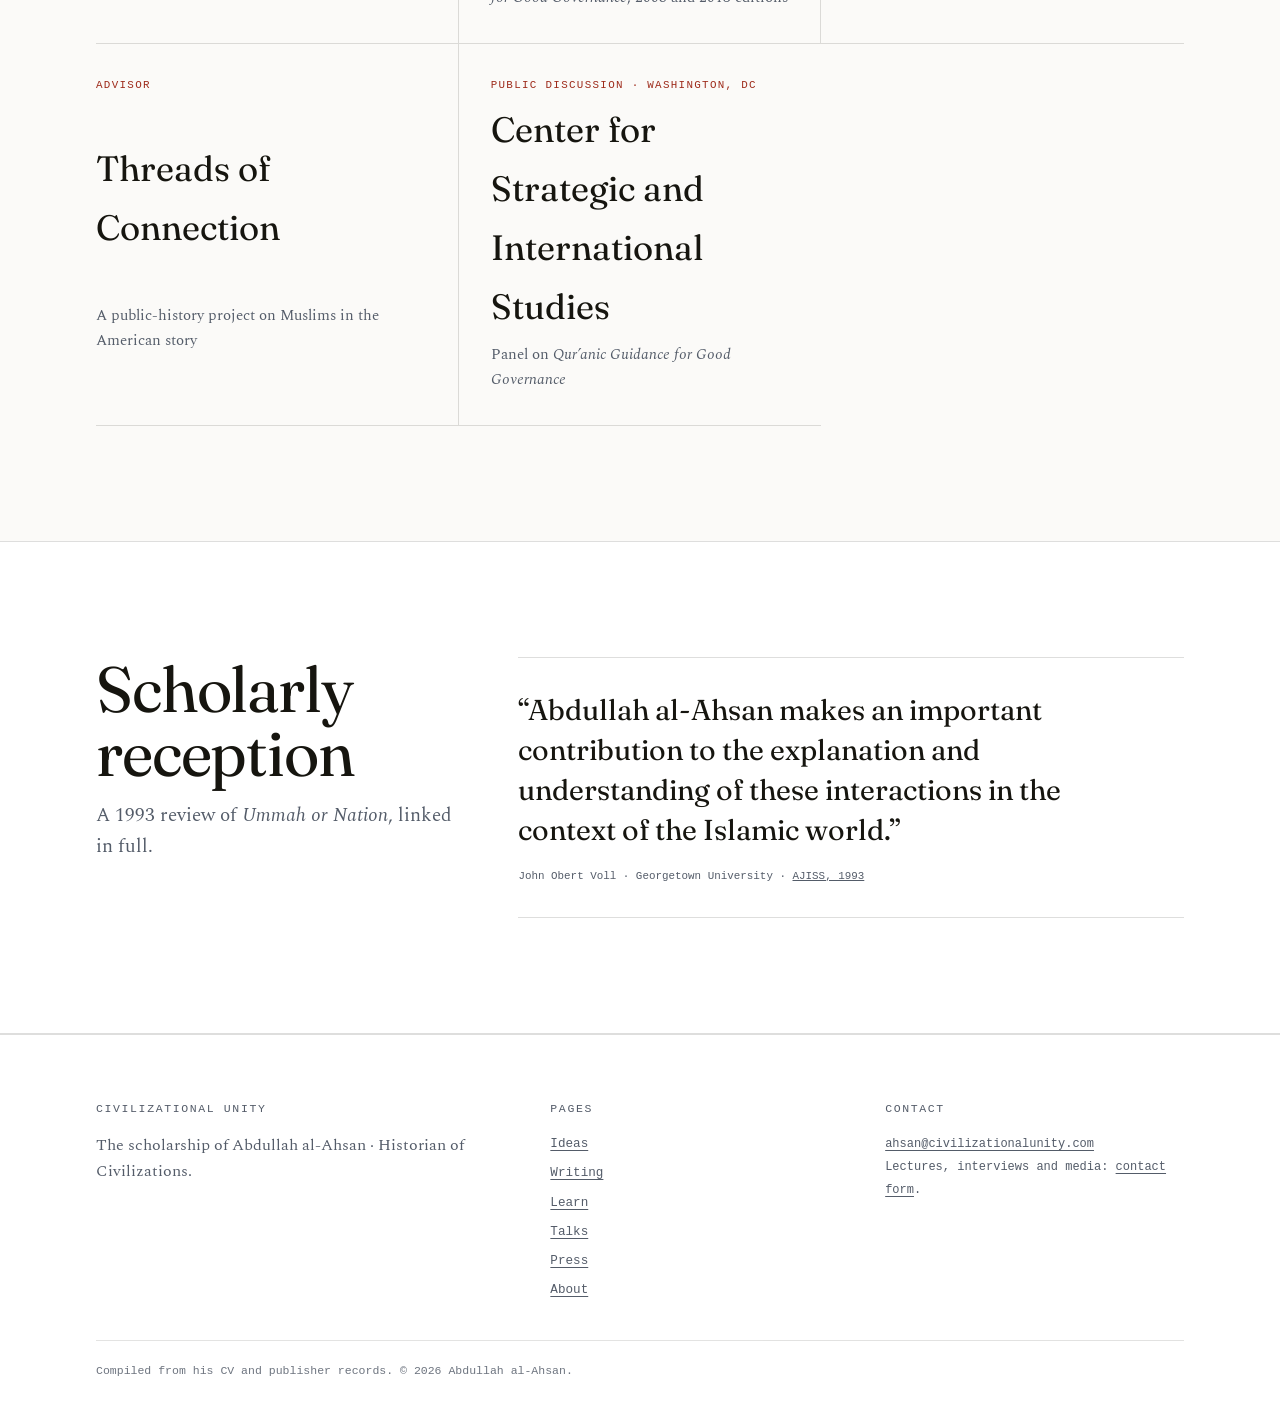
==== commit b5e28ad8: "Homepage leads with ideas; publish ahsan@ contact email Co-Authored-By: Claude Opus 5.5 <noreply@ant" ====
--- a/index.html
+++ b/index.html
@@ -77,6 +77,7 @@
   ]
 }
 </script>
+<script src="/assets/ah-init.js" defer></script>
 </head>
 <body class="home-v2">
 <a class="skip" href="#main">Skip to content</a>
@@ -118,8 +119,6 @@
   <section class="gateway-hero">
     <div class="shell gateway-hero__grid">
       <div class="gateway-hero__copy">
-        <p class="gateway-hero__scholar">Abdullah al-Ahsan</p>
-        <p class="eyebrow">Historian of civilizations</p>
         <h1>Human dignity and the fate of civilizations.</h1>
         <p class="gateway-hero__statement">The clash of civilizations is a choice, not a fate. Dignity and dialogue are the alternative.</p>
         <p class="gateway-hero__lede">Across more than three decades of teaching and research, al-Ahsan has studied how civilizations meet, how institutions carry moral ideas, and what follows when dignity gives way to domination.</p>
@@ -480,7 +479,7 @@
       </div>
       <div>
         <p class="foot__h">Contact</p>
-        <p class="foot__ids">Lectures, interviews and media: <a href="/speaking#invite">contact form</a>.</p>
+        <p class="foot__ids"><a href="mailto:ahsan@civilizationalunity.com">ahsan@civilizationalunity.com</a><br>Lectures, interviews and media: <a href="/speaking#invite">contact form</a>.</p>
       </div>
     </div>
     <p class="foot__note">Compiled from his CV and publisher records. &copy; 2026 Abdullah al-Ahsan.</p>
